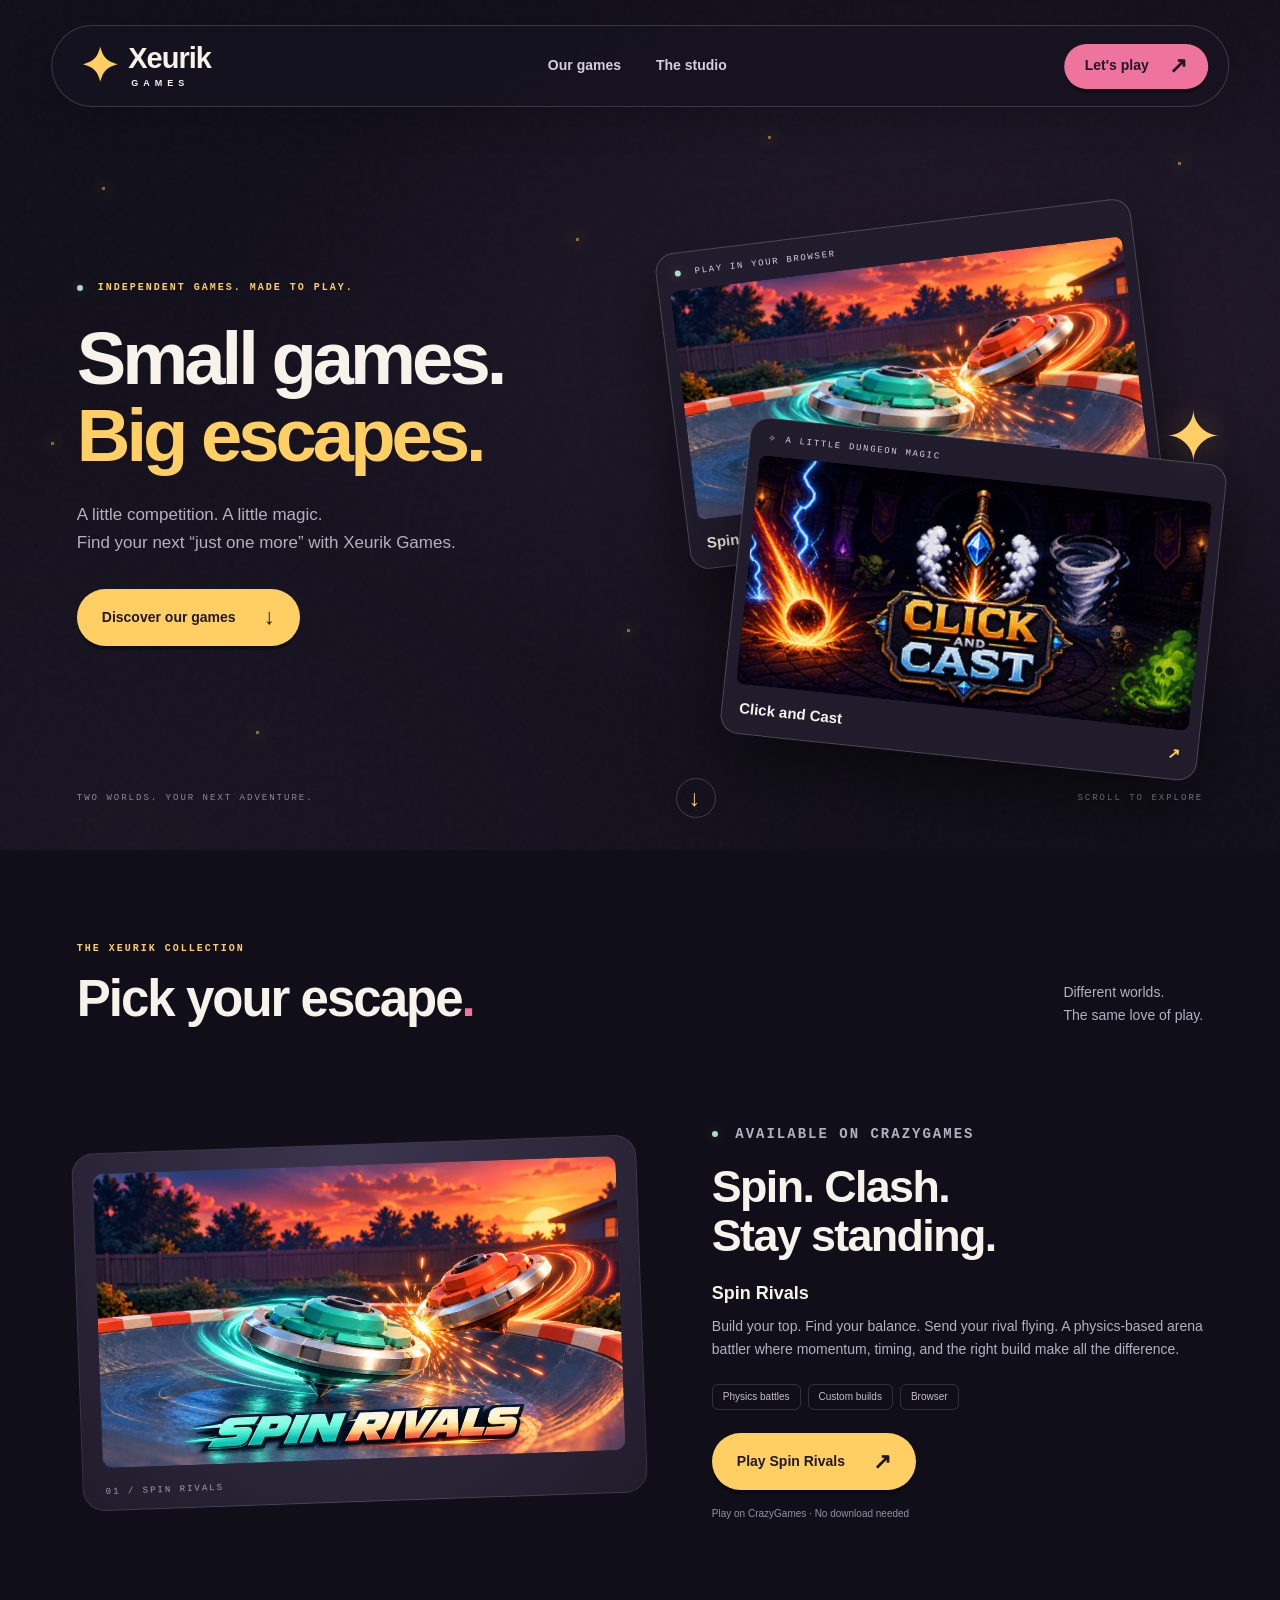
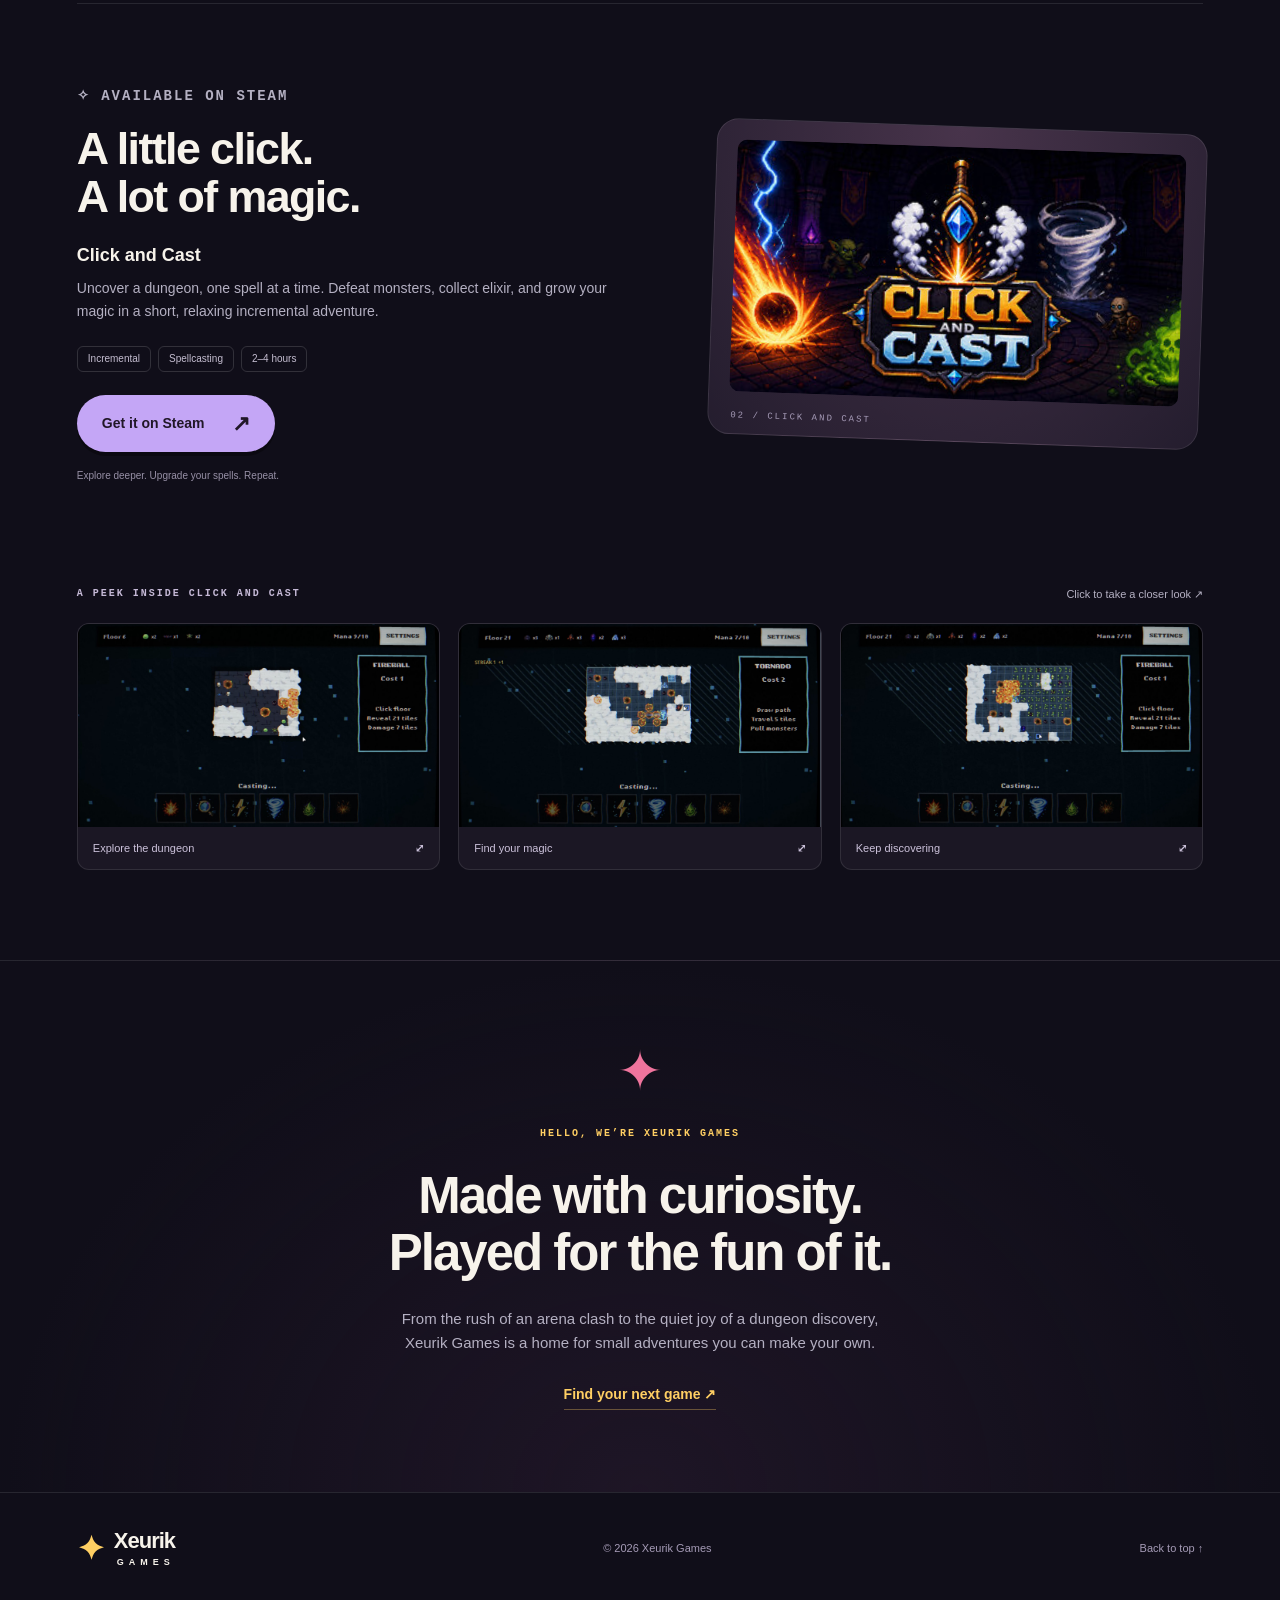
==== index.html @ 3b9ece81 "Add files via upload" ====
<!doctype html>
<html lang="en">
<head>
  <meta charset="utf-8">
  <meta name="viewport" content="width=device-width, initial-scale=1">
  <title>Xeurik Games — Small games. Big escapes.</title>
  <meta name="description" content="Discover Xeurik Games. Battle spinning tops in Spin Rivals and explore magical dungeons in Click and Cast.">
  <meta name="theme-color" content="#100e19">
  <meta property="og:title" content="Xeurik Games — Small games. Big escapes.">
  <meta property="og:description" content="A little competition. A little magic. Discover Spin Rivals and Click and Cast.">
  <meta property="og:type" content="website">
  <link rel="icon" href="assets/favicon.svg" type="image/svg+xml">
  <link rel="stylesheet" href="styles.css">
  <script src="script.js" defer></script>
</head>
<body>
<a class="skip" href="#main">Skip to content</a>
<header class="header">
  <a class="brand" href="#" aria-label="Xeurik Games home"><span class="brand-icon" aria-hidden="true">✦</span><span>Xeurik<span class="brand-small">GAMES</span></span></a>
  <nav aria-label="Main navigation"><a href="#games">Our games</a><a href="#studio">The studio</a></nav>
  <a class="button small pink" href="#games">Let's play <span aria-hidden="true">↗</span></a>
</header>
<main id="main">
  <section class="hero" aria-labelledby="hero-title">
    <div class="stars" aria-hidden="true"><i></i><i></i><i></i><i></i><i></i><i></i><i></i><i></i></div>
    <div class="hero-content">
      <p class="eyebrow"><span class="live-dot"></span> INDEPENDENT GAMES. MADE TO PLAY.</p>
      <h1 id="hero-title">Small games.<br><span>Big escapes.</span></h1>
      <p class="hero-copy">A little competition. A little magic.<br>Find your next “just one more” with Xeurik Games.</p>
      <a class="button yellow" href="#games">Discover our games <span aria-hidden="true">↓</span></a>
    </div>
    <div class="hero-games" aria-label="Meet the games">
      <a class="art-card spin-card" href="#spin-rivals"><span class="card-label"><span class="live-dot"></span> PLAY IN YOUR BROWSER</span><img src="assets/spin-rivals.png" width="1200" height="630" alt="Spin Rivals — spinning tops clash in an arena" fetchpriority="high"><span class="art-caption">Spin Rivals <span aria-hidden="true">↗</span></span></a>
      <a class="art-card cast-card" href="#click-and-cast"><span class="card-label">✧ A LITTLE DUNGEON MAGIC</span><img src="assets/click-and-cast.jpg" width="460" height="215" alt="Click and Cast game artwork" fetchpriority="high"><span class="art-caption">Click and Cast <span aria-hidden="true">↗</span></span></a>
      <span class="orbit-star" aria-hidden="true">✦</span>
    </div>
    <div class="hero-bottom"><span>TWO WORLDS. YOUR NEXT ADVENTURE.</span><a href="#games" aria-label="Scroll to our games">↓</a><span>SCROLL TO EXPLORE</span></div>
  </section>
  <section class="games wrap" id="games" aria-labelledby="games-title">
    <div class="section-heading"><div><p class="eyebrow">THE XEURik COLLECTION</p><h2 id="games-title">Pick your escape<span class="accent">.</span></h2></div><p>Different worlds.<br>The same love of play.</p></div>
    <article class="game" id="spin-rivals">
      <div class="game-art"><img src="assets/spin-rivals.png" width="1200" height="630" alt="Red and blue battle tops from Spin Rivals" loading="lazy"><span class="image-note">01 / SPIN RIVALS</span></div>
      <div class="game-copy"><p class="eyebrow mint"><span class="live-dot"></span> AVAILABLE ON CRAZYGAMES</p><h3>Spin. Clash.<br>Stay standing.</h3><p class="game-title">Spin Rivals</p><p>Build your top. Find your balance. Send your rival flying. A physics-based arena battler where momentum, timing, and the right build make all the difference.</p><ul class="tags" aria-label="Game features"><li>Physics battles</li><li>Custom builds</li><li>Browser</li></ul><a class="button yellow" href="https://www.crazygames.com/game/spin-rivals-nrp" target="_blank" rel="noopener noreferrer">Play Spin Rivals <span aria-hidden="true">↗</span></a><p class="fine">Play on CrazyGames · No download needed</p></div>
    </article>
    <article class="game reverse" id="click-and-cast">
      <div class="game-art cast-art"><img src="assets/click-and-cast.jpg" width="460" height="215" alt="Click and Cast illustrated title artwork" loading="lazy"><span class="image-note">02 / CLICK AND CAST</span></div>
      <div class="game-copy"><p class="eyebrow lavender">✧ AVAILABLE ON STEAM</p><h3>A little click.<br>A lot of magic.</h3><p class="game-title">Click and Cast</p><p>Uncover a dungeon, one spell at a time. Defeat monsters, collect elixir, and grow your magic in a short, relaxing incremental adventure.</p><ul class="tags" aria-label="Game features"><li>Incremental</li><li>Spellcasting</li><li>2–4 hours</li></ul><a class="button lilac" href="https://store.steampowered.com/app/4827230/Click_and_Cast/" target="_blank" rel="noopener noreferrer">Get it on Steam <span aria-hidden="true">↗</span></a><p class="fine">Explore deeper. Upgrade your spells. Repeat.</p></div>
    </article>
    <div class="gallery-heading"><p class="eyebrow">A PEEK INSIDE CLICK AND CAST</p><span>Click to take a closer look ↗</span></div>
    <div class="gallery">
      <a href="assets/click-and-cast-1.jpg" data-lightbox><img src="assets/click-and-cast-1.jpg" width="1920" height="1080" alt="Click and Cast dungeon gameplay" loading="lazy"><span>Explore the dungeon <b aria-hidden="true">⤢</b></span></a>
      <a href="assets/click-and-cast-2.jpg" data-lightbox><img src="assets/click-and-cast-2.jpg" width="1920" height="1080" alt="Click and Cast spells and progression" loading="lazy"><span>Find your magic <b aria-hidden="true">⤢</b></span></a>
      <a href="assets/click-and-cast-3.jpg" data-lightbox><img src="assets/click-and-cast-3.jpg" width="1920" height="1080" alt="Click and Cast dungeon enemies and upgrades" loading="lazy"><span>Keep discovering <b aria-hidden="true">⤢</b></span></a>
    </div>
  </section>
  <section class="studio" id="studio"><div class="wrap studio-inner"><div class="studio-mark" aria-hidden="true">✦</div><p class="eyebrow">HELLO, WE’RE XEURik GAMES</p><h2>Made with curiosity.<br>Played for the fun of it.</h2><p>From the rush of an arena clash to the quiet joy of a dungeon discovery, Xeurik Games is a home for small adventures you can make your own.</p><a class="text-link" href="#games">Find your next game <span aria-hidden="true">↗</span></a></div></section>
</main>
<footer class="wrap"><a class="brand" href="#"><span class="brand-icon" aria-hidden="true">✦</span><span>Xeurik<span class="brand-small">GAMES</span></span></a><p>© <span id="year">2026</span> Xeurik Games</p><a href="#">Back to top ↑</a></footer>
<dialog id="lightbox" aria-label="Game screenshot viewer"><button class="close" type="button" aria-label="Close screenshot">✕</button><img alt=""><p></p></dialog>
</body>
</html>
---- styles.css ----
:root{color-scheme:dark;--bg:#100e19;--text:#f7f3eb;--muted:#b4b0c2;--yellow:#ffcf63;--pink:#ef749d;--line:#ffffff19}*{box-sizing:border-box}html{scroll-behavior:smooth;scroll-padding-top:110px}body{margin:0;background:var(--bg);color:var(--text);font-family:Arial,Helvetica,sans-serif;line-height:1.65}a{color:inherit;text-decoration:none}button{font:inherit}img{display:block;max-width:100%;height:auto}a,button{-webkit-tap-highlight-color:transparent}a:focus-visible,button:focus-visible{outline:3px solid var(--yellow);outline-offset:6px}.wrap{width:min(1160px,88%);margin:auto}.header{position:absolute;z-index:5;top:25px;left:50%;transform:translateX(-50%);width:min(1200px,92%);height:82px;border:1px solid #ffffff28;border-radius:48px;background:#171320e8;box-shadow:0 8px 40px #0003;display:flex;align-items:center;justify-content:space-between;padding:12px 20px 12px 28px;gap:20px}.brand{display:flex;align-items:center;gap:10px;font-size:29px;font-weight:900;line-height:1;letter-spacing:-1px}.brand-icon{color:var(--yellow);font-size:46px}.brand-small{display:block;font-size:9px;letter-spacing:5px;margin:6px 0 0 3px}.header nav{display:flex;gap:35px;font-size:14px;font-weight:bold;color:#d4cfdf}.header nav a:hover,.text-link:hover{color:var(--yellow)}.button{display:inline-flex;align-items:center;justify-content:center;gap:28px;min-height:57px;padding:14px 25px;border-radius:99px;color:#211727;font-size:14px;font-weight:800;box-shadow:0 4px 0 #0005;transition:transform .2s,filter .2s}.button:hover{transform:translateY(-3px);filter:brightness(1.08)}.button span{font-size:22px;line-height:1}.button.small{min-height:45px;padding:10px 21px;gap:20px}.yellow{background:var(--yellow)}.pink{background:var(--pink)}.lilac{background:#c4a6f6}.hero{position:relative;overflow:hidden;min-height:850px;padding:200px max(6%,calc((100vw - 1160px)/2)) 125px;display:grid;grid-template-columns:1.05fr 1fr;gap:35px;align-items:center;background:radial-gradient(ellipse at 75% 40%,#38244088,transparent 55%),radial-gradient(ellipse at 10% 100%,#30223844,transparent 50%)}.hero:after{content:"";position:absolute;inset:0;pointer-events:none;background-image:url("data:image/svg+xml,%3Csvg viewBox='0 0 180 180' xmlns='http://www.w3.org/2000/svg'%3E%3Cfilter id='n'%3E%3CfeTurbulence type='fractalNoise' baseFrequency='.8' numOctaves='3' stitchTiles='stitch'/%3E%3C/filter%3E%3Cpath fill='%23fff' opacity='.025' filter='url(%23n)' d='M0 0h180v180H0z'/%3E%3C/svg%3E")}.hero-content,.hero-games{position:relative;z-index:1}.eyebrow{font:700 10px/1.8 ui-monospace,SFMono-Regular,Consolas,monospace;letter-spacing:2px;text-transform:uppercase;color:var(--yellow);margin:0 0 23px}.live-dot{display:inline-block;width:6px;height:6px;vertical-align:middle;border-radius:50%;background:#a8dfbd;margin-right:7px;box-shadow:0 0 12px #a8dfbd55}h1{font-size:clamp(55px,5.8vw,84px);line-height:1.04;letter-spacing:-4px;margin:0 0 26px;font-weight:900}h1 span{color:var(--yellow)}.hero-copy{font-size:17px;color:var(--muted);margin-bottom:32px}.hero-games{height:475px}.art-card{position:absolute;width:90%;padding:11px;border:1px solid #ffffff32;border-radius:19px;background:#211c2c;box-shadow:0 25px 70px #0008;transition:transform .3s}.art-card img{aspect-ratio:1.98;object-fit:cover;border-radius:8px}.spin-card{top:0;left:0;transform:rotate(-7deg)}.cast-card{top:215px;right:-10px;transform:rotate(6deg)}.art-card:hover{transform:rotate(0) translateY(-7px);z-index:2}.card-label{display:block;padding:2px 7px 10px;font:9px/1.6 ui-monospace,monospace;letter-spacing:1.7px;color:#d6cde5}.art-caption{display:flex;justify-content:space-between;padding:12px 6px 1px;font-weight:700;font-size:15px}.art-caption>span{color:var(--yellow)}.orbit-star{position:absolute;right:-20px;top:155px;font-size:70px;color:var(--yellow);z-index:3;text-shadow:0 0 35px #ffcf6344;pointer-events:none}.hero-bottom{position:absolute;bottom:32px;left:6%;right:6%;display:flex;align-items:center;justify-content:space-between;font:9px ui-monospace,monospace;letter-spacing:2px;color:#8d869c}.hero-bottom>a{font:23px Arial;border:1px solid #ffffff30;border-radius:50%;width:40px;height:40px;text-align:center;line-height:38px;color:var(--yellow)}.stars i{position:absolute;width:3px;height:3px;background:#ffcf6377;box-shadow:0 0 15px #ffd366;animation:glimmer 4s infinite alternate}.stars i:nth-child(1){left:8%;top:22%}.stars i:nth-child(2){left:45%;top:28%;animation-delay:1s}.stars i:nth-child(3){left:49%;top:74%}.stars i:nth-child(4){left:20%;top:86%;animation-delay:2s}.stars i:nth-child(5){left:92%;top:19%}.stars i:nth-child(6){left:80%;top:83%}.stars i:nth-child(7){left:4%;top:52%}.stars i:nth-child(8){left:60%;top:16%}.games{padding:90px 0}.section-heading{display:flex;justify-content:space-between;align-items:end;margin-bottom:60px}.section-heading .eyebrow{margin-bottom:12px}h2{font-size:clamp(34px,4vw,51px);letter-spacing:-2px;line-height:1.12;margin:0}.accent{color:var(--pink)}.section-heading>p{color:var(--muted);font-size:14px;margin:0}.game{display:grid;grid-template-columns:1.15fr 1fr;gap:70px;align-items:center;padding:35px 0 80px;scroll-margin-top:30px}.game+.game{border-top:1px solid var(--line);padding-top:80px}.game-art{position:relative;padding:20px 20px 42px;border-radius:22px;background:radial-gradient(ellipse at top,#3c354e,#211c2b);border:1px solid var(--line);transform:rotate(-2deg)}.game-art img{border-radius:10px;width:100%;aspect-ratio:1.78;object-fit:cover}.image-note{position:absolute;bottom:13px;left:22px;font:9px ui-monospace,monospace;letter-spacing:2px;color:#a69bb7}.game-copy .eyebrow{margin-bottom:15px}.mint{color:#a8dfbd}.lavender{color:#c4a6f6}h3{font-size:clamp(34px,3.5vw,46px);line-height:1.08;letter-spacing:-1.6px;margin:0 0 20px}.game-title{font-weight:bold;color:var(--text)!important;margin:0 0 6px!important;font-size:18px!important}.game-copy>p{color:var(--muted);font-size:14px;margin:0 0 20px}.tags{list-style:none;padding:0;display:flex;gap:7px;flex-wrap:wrap;margin:23px 0}.tags li{border:1px solid #ffffff24;border-radius:6px;padding:4px 10px;font-size:10px;color:#c5bed1}.game-copy .fine{font-size:10px;margin:16px 0 0;color:#9790a6}.reverse .game-art{grid-column:2;grid-row:1;transform:rotate(2deg)}.reverse .game-copy{grid-column:1;grid-row:1}.cast-art{background:radial-gradient(ellipse at top,#48344b,#241d2e)}.gallery-heading{display:flex;justify-content:space-between;gap:15px;align-items:center;margin:20px 0}.gallery-heading .eyebrow{margin:0;color:#c6bad7}.gallery-heading>span{font-size:11px;color:var(--muted)}.gallery{display:grid;grid-template-columns:repeat(3,1fr);gap:18px}.gallery>a{border:1px solid var(--line);border-radius:12px;overflow:hidden;background:#1b1724;transition:transform .2s}.gallery>a:hover{transform:translateY(-5px)}.gallery img{aspect-ratio:16/9;object-fit:cover}.gallery span{display:flex;justify-content:space-between;font-size:11px;padding:12px 15px;color:#ccc2db}.studio{border-top:1px solid var(--line);border-bottom:1px solid var(--line);text-align:center;padding:72px 0 85px;background:radial-gradient(ellipse at bottom,#33203966,transparent 70%)}.studio-mark{font-size:55px;color:var(--pink);line-height:1.4}.studio .eyebrow{margin:15px 0 24px}.studio-inner>p:not(.eyebrow){max-width:520px;color:var(--muted);font-size:15px;margin:25px auto}.text-link{font-size:14px;font-weight:bold;border-bottom:1px solid #ffcf6355;padding-bottom:7px;color:var(--yellow)}footer{display:flex;align-items:center;justify-content:space-between;gap:20px;padding:35px 0}footer .brand{font-size:22px}footer .brand-icon{font-size:33px}footer p,footer>a:last-child{font-size:11px;color:#a59bb6}.skip{position:fixed;top:-70px;left:20px;z-index:30;background:var(--yellow);color:#111;padding:12px}.skip:focus{top:10px}dialog{border:1px solid #ffffff40;border-radius:15px;background:#191421;padding:40px 15px 10px;max-width:1000px;width:92%;color:var(--text)}dialog::backdrop{background:#08060eeb;backdrop-filter:blur(6px)}dialog img{max-height:75vh;width:100%;object-fit:contain}dialog p{text-align:center;font-size:13px}.close{position:absolute;top:2px;right:7px;background:none;border:0;color:white;font-size:23px;cursor:pointer;padding:0 9px}body.modal-open{overflow:hidden}@keyframes glimmer{to{opacity:.2;transform:translateY(-9px)}}@media(min-width:1450px){.hero{min-height:900px}}@media(max-width:900px){.hero{gap:22px;padding-top:185px;min-height:780px}.hero-games{height:380px}.cast-card{top:180px}h1{font-size:60px;letter-spacing:-3px}.hero-copy{font-size:15px}.game{gap:35px}.header nav{gap:22px}.orbit-star{right:-10px;top:140px;font-size:50px}}@media(max-width:650px){html{scroll-padding-top:25px}.header{top:16px;height:69px;padding:10px 14px 10px 19px}.brand{font-size:25px}.brand-icon{font-size:37px}.brand-small{font-size:8px}.header nav{gap:14px;font-size:11px}.header>.button{display:none}.hero{display:block;padding:143px 7% 100px;text-align:center}.hero .eyebrow{font-size:8px;letter-spacing:1.3px}h1{font-size:clamp(48px,12vw,72px)}.hero-copy{font-size:15px}.hero-games{width:min(410px,92%);height:410px;margin:60px auto 0;text-align:left}.art-card{width:89%}.cast-card{top:190px;right:-5px}.hero-bottom{bottom:24px}.hero-bottom>span{font-size:7px;letter-spacing:1px;max-width:120px}.hero-bottom>span:first-child{text-align:left}.hero-bottom>span:last-child{text-align:right}.games{padding:60px 0}.section-heading{margin-bottom:30px}.section-heading>p{display:none}.game,.game.reverse{display:flex;flex-direction:column;gap:32px;padding:20px 0 50px}.game+.game{padding-top:50px}.game-art{width:100%}.game-copy{width:100%}.game-copy .eyebrow{font-size:9px}h3{font-size:39px}.gallery{grid-template-columns:1fr;gap:20px}.gallery-heading{display:block;margin-top:15px}.gallery-heading>span{display:block;margin-top:8px}.studio{padding:55px 0 65px}.studio h2{font-size:35px}.studio-inner>p:not(.eyebrow){font-size:14px}footer{flex-wrap:wrap}footer .brand{flex-basis:100%}footer p{margin:0}}@media(prefers-reduced-motion:reduce){html{scroll-behavior:auto}*,*:before,*:after{animation:none!important;transition:none!important}}
.stars{position:absolute;inset:0;pointer-events:none}
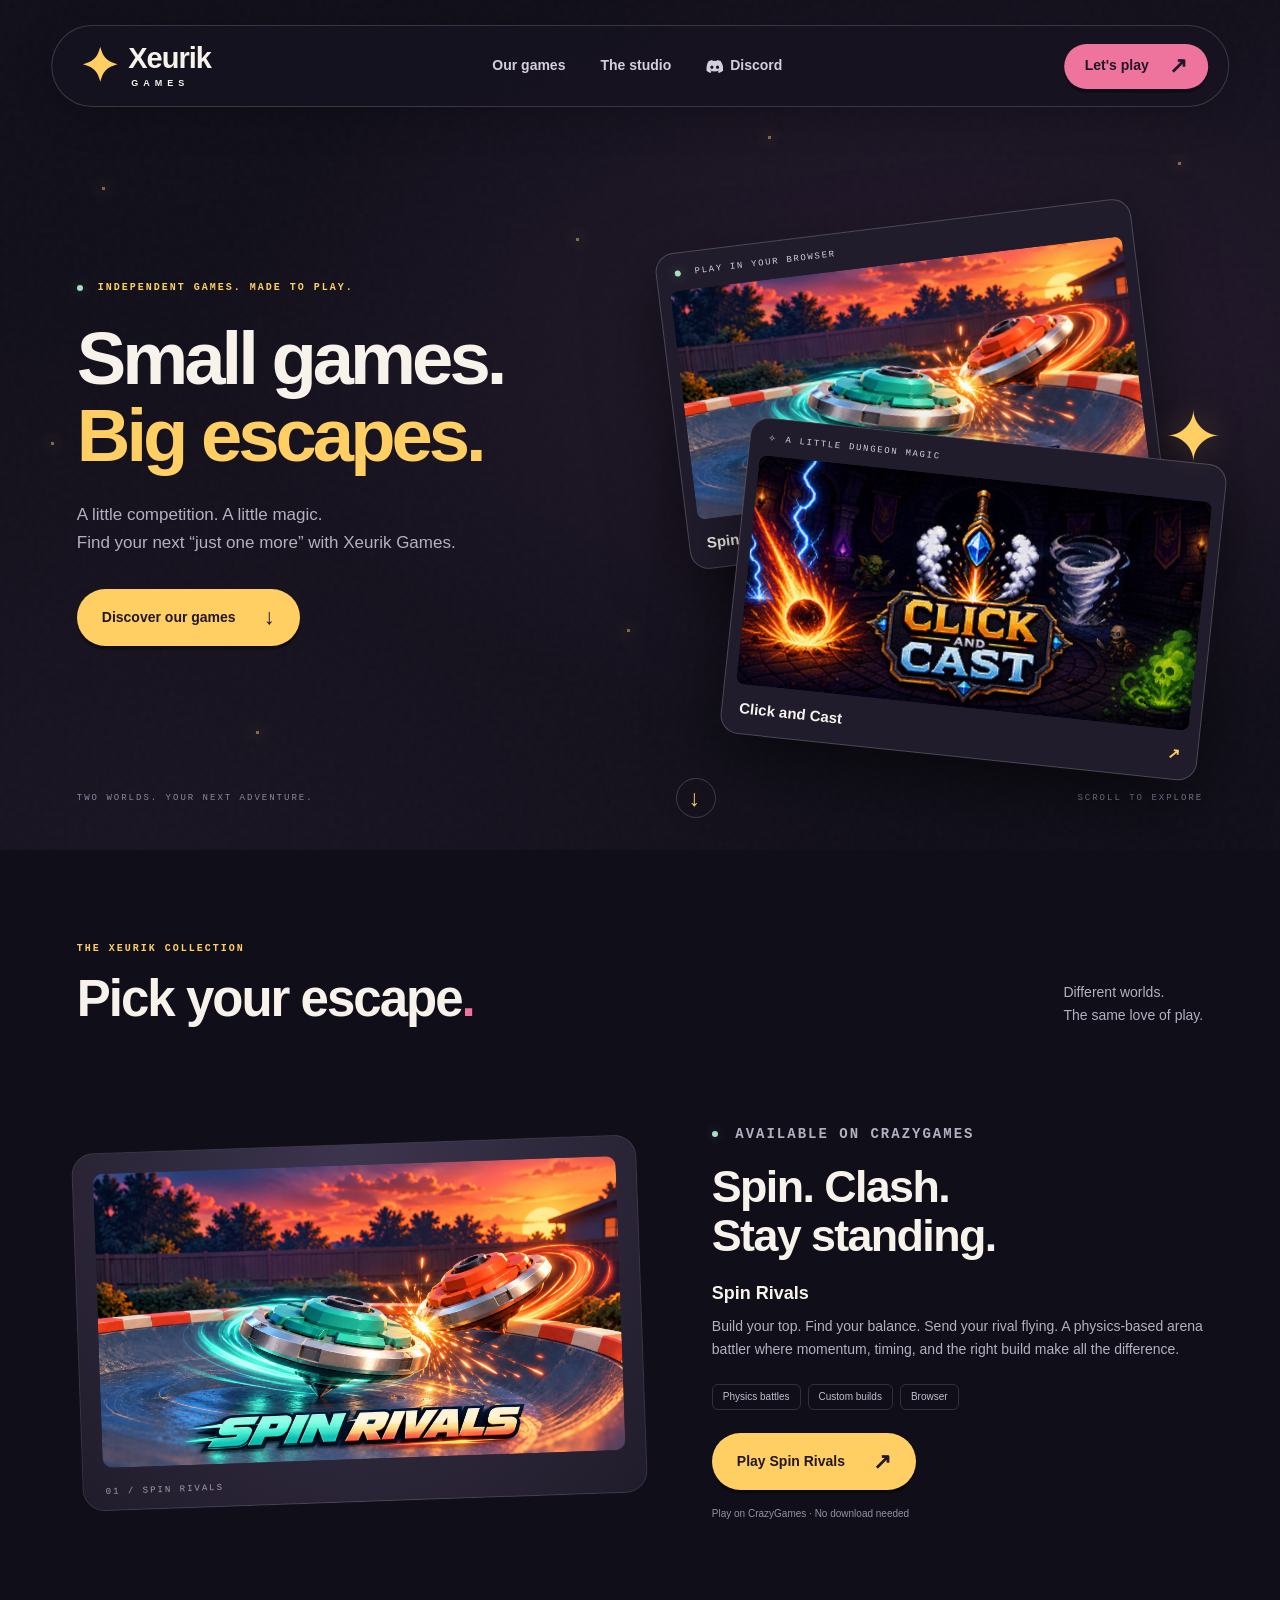
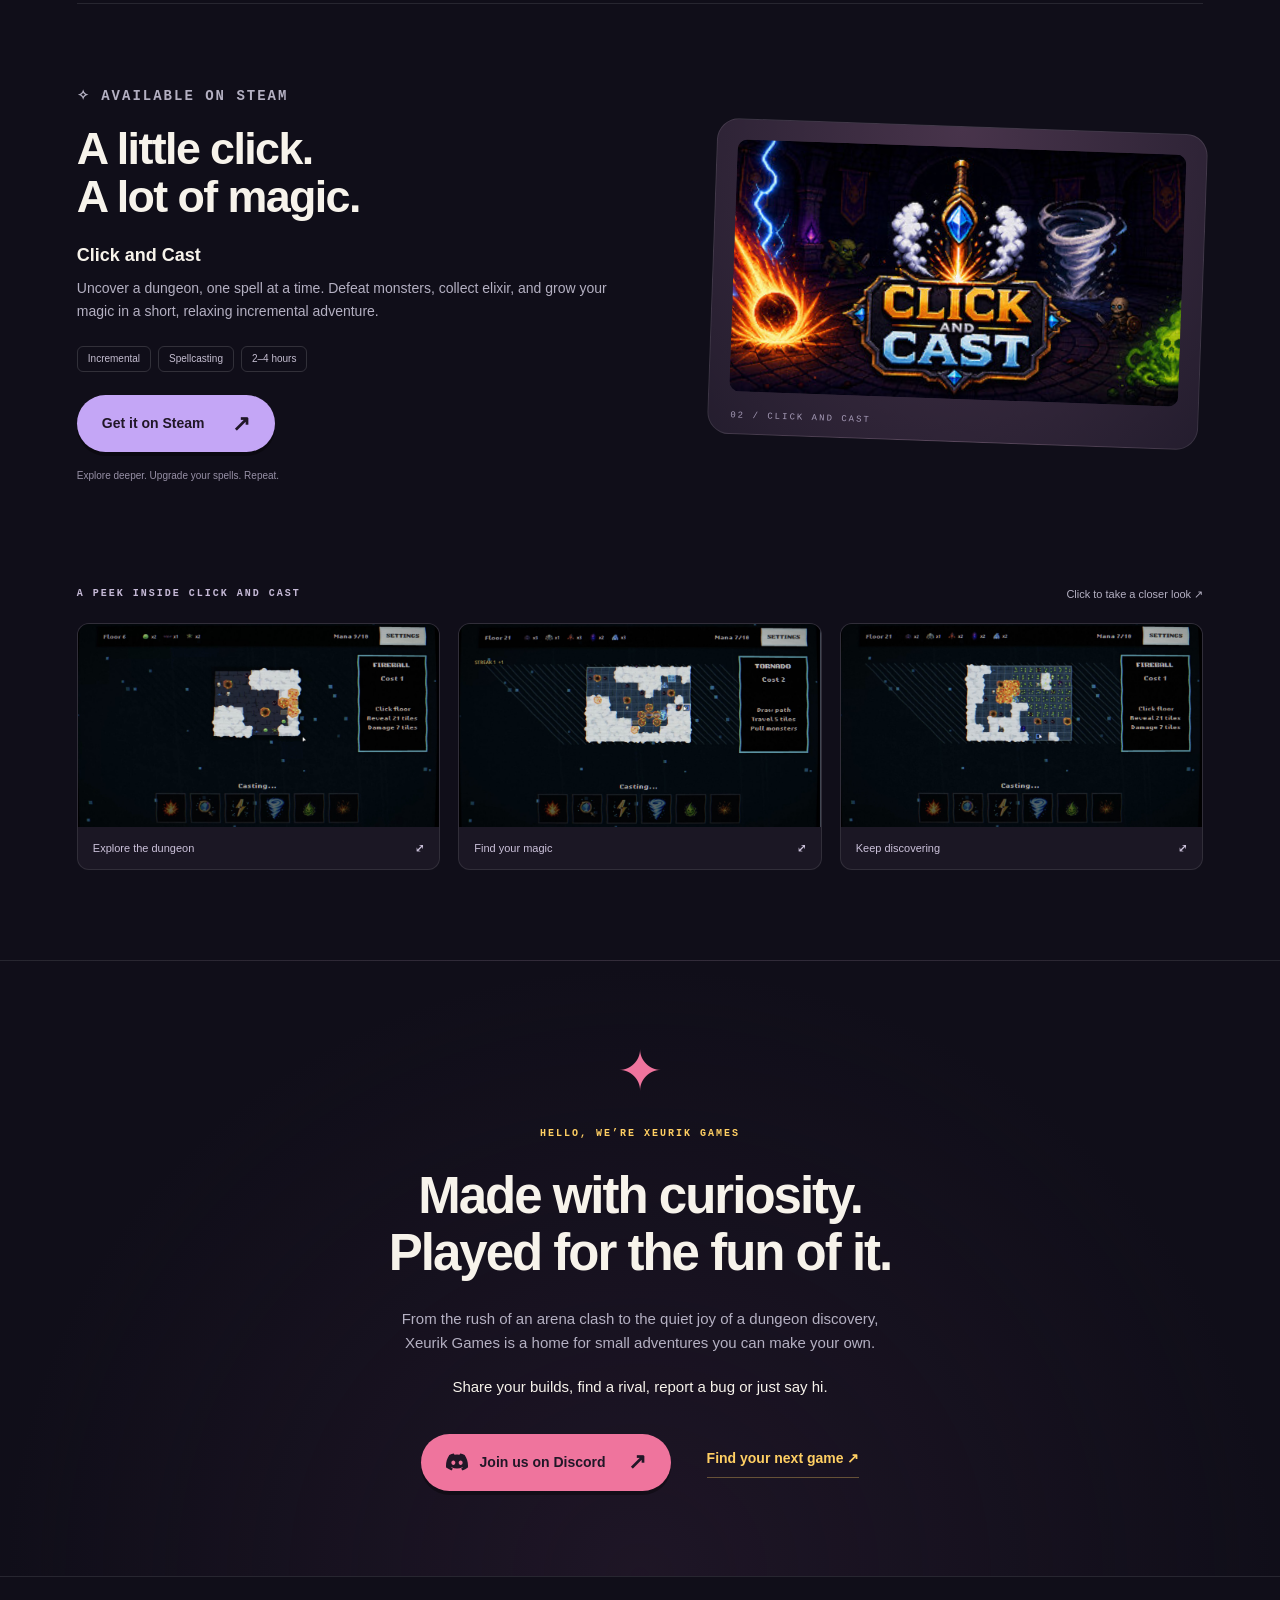
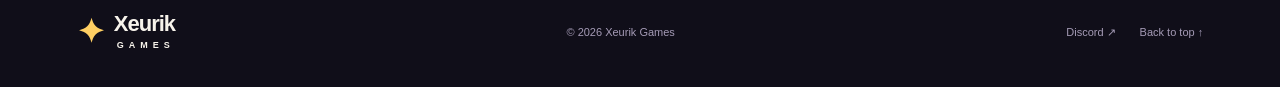
==== commit f2801442: "Add Discord invite to header, studio section and footer Co-Authored-By: Claude Opus 5.5 <noreply@ant" ====
--- a/index.html
+++ b/index.html
@@ -15,9 +15,10 @@
 </head>
 <body>
 <a class="skip" href="#main">Skip to content</a>
+<svg width="0" height="0" style="position:absolute" aria-hidden="true"><symbol id="discord-glyph" viewBox="0 0 24 24"><path fill="currentColor" d="M20.317 4.37a19.79 19.79 0 0 0-4.885-1.515.074.074 0 0 0-.079.037c-.211.375-.445.865-.608 1.25a18.27 18.27 0 0 0-5.487 0 12.64 12.64 0 0 0-.618-1.25.077.077 0 0 0-.079-.037A19.74 19.74 0 0 0 3.677 4.37a.07.07 0 0 0-.032.027C.533 9.046-.32 13.58.099 18.057a.082.082 0 0 0 .031.057 19.9 19.9 0 0 0 5.993 3.03.078.078 0 0 0 .084-.028c.462-.63.874-1.295 1.226-1.994a.076.076 0 0 0-.041-.106 13.1 13.1 0 0 1-1.872-.892.077.077 0 0 1-.008-.128c.126-.094.252-.192.372-.292a.074.074 0 0 1 .078-.01c3.927 1.793 8.18 1.793 12.061 0a.074.074 0 0 1 .079.01c.12.099.246.198.373.292a.077.077 0 0 1-.007.128 12.3 12.3 0 0 1-1.873.891.077.077 0 0 0-.041.107c.36.698.772 1.363 1.225 1.993a.076.076 0 0 0 .084.029 19.84 19.84 0 0 0 6.002-3.03.077.077 0 0 0 .032-.055c.5-5.177-.838-9.674-3.549-13.66a.061.061 0 0 0-.031-.029ZM8.02 15.331c-1.183 0-2.157-1.086-2.157-2.419 0-1.333.956-2.419 2.157-2.419 1.21 0 2.176 1.095 2.157 2.42 0 1.332-.956 2.418-2.157 2.418Zm7.975 0c-1.183 0-2.157-1.086-2.157-2.419 0-1.333.955-2.419 2.157-2.419 1.21 0 2.176 1.095 2.157 2.42 0 1.332-.946 2.418-2.157 2.418Z"/></symbol></svg>
 <header class="header">
   <a class="brand" href="#" aria-label="Xeurik Games home"><span class="brand-icon" aria-hidden="true">✦</span><span>Xeurik<span class="brand-small">GAMES</span></span></a>
-  <nav aria-label="Main navigation"><a href="#games">Our games</a><a href="#studio">The studio</a></nav>
+  <nav aria-label="Main navigation"><a href="#games">Our games</a><a href="#studio">The studio</a><a class="nav-discord" href="https://discord.gg/SkzYmR8vNn" target="_blank" rel="noopener noreferrer" aria-label="Discord"><svg class="discord-icon" aria-hidden="true" focusable="false"><use href="#discord-glyph"/></svg><span>Discord</span></a></nav>
   <a class="button small pink" href="#games">Let's play <span aria-hidden="true">↗</span></a>
 </header>
 <main id="main">
@@ -53,9 +54,9 @@
       <a href="assets/click-and-cast-3.jpg" data-lightbox><img src="assets/click-and-cast-3.jpg" width="1920" height="1080" alt="Click and Cast dungeon enemies and upgrades" loading="lazy"><span>Keep discovering <b aria-hidden="true">⤢</b></span></a>
     </div>
   </section>
-  <section class="studio" id="studio"><div class="wrap studio-inner"><div class="studio-mark" aria-hidden="true">✦</div><p class="eyebrow">HELLO, WE’RE XEURik GAMES</p><h2>Made with curiosity.<br>Played for the fun of it.</h2><p>From the rush of an arena clash to the quiet joy of a dungeon discovery, Xeurik Games is a home for small adventures you can make your own.</p><a class="text-link" href="#games">Find your next game <span aria-hidden="true">↗</span></a></div></section>
+  <section class="studio" id="studio"><div class="wrap studio-inner"><div class="studio-mark" aria-hidden="true">✦</div><p class="eyebrow">HELLO, WE’RE XEURik GAMES</p><h2>Made with curiosity.<br>Played for the fun of it.</h2><p>From the rush of an arena clash to the quiet joy of a dungeon discovery, Xeurik Games is a home for small adventures you can make your own.</p><p class="community">Share your builds, find a rival, report a bug or just say hi.</p><div class="studio-actions"><a class="button pink discord" href="https://discord.gg/SkzYmR8vNn" target="_blank" rel="noopener noreferrer"><svg class="discord-icon" aria-hidden="true" focusable="false"><use href="#discord-glyph"/></svg>Join us on Discord <span aria-hidden="true">↗</span></a><a class="text-link" href="#games">Find your next game <span aria-hidden="true">↗</span></a></div></div></section>
 </main>
-<footer class="wrap"><a class="brand" href="#"><span class="brand-icon" aria-hidden="true">✦</span><span>Xeurik<span class="brand-small">GAMES</span></span></a><p>© <span id="year">2026</span> Xeurik Games</p><a href="#">Back to top ↑</a></footer>
+<footer class="wrap"><a class="brand" href="#"><span class="brand-icon" aria-hidden="true">✦</span><span>Xeurik<span class="brand-small">GAMES</span></span></a><p>© <span id="year">2026</span> Xeurik Games</p><nav class="footer-links" aria-label="Footer"><a href="https://discord.gg/SkzYmR8vNn" target="_blank" rel="noopener noreferrer">Discord ↗</a><a href="#">Back to top ↑</a></nav></footer>
 <dialog id="lightbox" aria-label="Game screenshot viewer"><button class="close" type="button" aria-label="Close screenshot">✕</button><img alt=""><p></p></dialog>
 </body>
 </html>
--- a/styles.css
+++ b/styles.css
@@ -1,2 +1,4 @@
-:root{color-scheme:dark;--bg:#100e19;--text:#f7f3eb;--muted:#b4b0c2;--yellow:#ffcf63;--pink:#ef749d;--line:#ffffff19}*{box-sizing:border-box}html{scroll-behavior:smooth;scroll-padding-top:110px}body{margin:0;background:var(--bg);color:var(--text);font-family:Arial,Helvetica,sans-serif;line-height:1.65}a{color:inherit;text-decoration:none}button{font:inherit}img{display:block;max-width:100%;height:auto}a,button{-webkit-tap-highlight-color:transparent}a:focus-visible,button:focus-visible{outline:3px solid var(--yellow);outline-offset:6px}.wrap{width:min(1160px,88%);margin:auto}.header{position:absolute;z-index:5;top:25px;left:50%;transform:translateX(-50%);width:min(1200px,92%);height:82px;border:1px solid #ffffff28;border-radius:48px;background:#171320e8;box-shadow:0 8px 40px #0003;display:flex;align-items:center;justify-content:space-between;padding:12px 20px 12px 28px;gap:20px}.brand{display:flex;align-items:center;gap:10px;font-size:29px;font-weight:900;line-height:1;letter-spacing:-1px}.brand-icon{color:var(--yellow);font-size:46px}.brand-small{display:block;font-size:9px;letter-spacing:5px;margin:6px 0 0 3px}.header nav{display:flex;gap:35px;font-size:14px;font-weight:bold;color:#d4cfdf}.header nav a:hover,.text-link:hover{color:var(--yellow)}.button{display:inline-flex;align-items:center;justify-content:center;gap:28px;min-height:57px;padding:14px 25px;border-radius:99px;color:#211727;font-size:14px;font-weight:800;box-shadow:0 4px 0 #0005;transition:transform .2s,filter .2s}.button:hover{transform:translateY(-3px);filter:brightness(1.08)}.button span{font-size:22px;line-height:1}.button.small{min-height:45px;padding:10px 21px;gap:20px}.yellow{background:var(--yellow)}.pink{background:var(--pink)}.lilac{background:#c4a6f6}.hero{position:relative;overflow:hidden;min-height:850px;padding:200px max(6%,calc((100vw - 1160px)/2)) 125px;display:grid;grid-template-columns:1.05fr 1fr;gap:35px;align-items:center;background:radial-gradient(ellipse at 75% 40%,#38244088,transparent 55%),radial-gradient(ellipse at 10% 100%,#30223844,transparent 50%)}.hero:after{content:"";position:absolute;inset:0;pointer-events:none;background-image:url("data:image/svg+xml,%3Csvg viewBox='0 0 180 180' xmlns='http://www.w3.org/2000/svg'%3E%3Cfilter id='n'%3E%3CfeTurbulence type='fractalNoise' baseFrequency='.8' numOctaves='3' stitchTiles='stitch'/%3E%3C/filter%3E%3Cpath fill='%23fff' opacity='.025' filter='url(%23n)' d='M0 0h180v180H0z'/%3E%3C/svg%3E")}.hero-content,.hero-games{position:relative;z-index:1}.eyebrow{font:700 10px/1.8 ui-monospace,SFMono-Regular,Consolas,monospace;letter-spacing:2px;text-transform:uppercase;color:var(--yellow);margin:0 0 23px}.live-dot{display:inline-block;width:6px;height:6px;vertical-align:middle;border-radius:50%;background:#a8dfbd;margin-right:7px;box-shadow:0 0 12px #a8dfbd55}h1{font-size:clamp(55px,5.8vw,84px);line-height:1.04;letter-spacing:-4px;margin:0 0 26px;font-weight:900}h1 span{color:var(--yellow)}.hero-copy{font-size:17px;color:var(--muted);margin-bottom:32px}.hero-games{height:475px}.art-card{position:absolute;width:90%;padding:11px;border:1px solid #ffffff32;border-radius:19px;background:#211c2c;box-shadow:0 25px 70px #0008;transition:transform .3s}.art-card img{aspect-ratio:1.98;object-fit:cover;border-radius:8px}.spin-card{top:0;left:0;transform:rotate(-7deg)}.cast-card{top:215px;right:-10px;transform:rotate(6deg)}.art-card:hover{transform:rotate(0) translateY(-7px);z-index:2}.card-label{display:block;padding:2px 7px 10px;font:9px/1.6 ui-monospace,monospace;letter-spacing:1.7px;color:#d6cde5}.art-caption{display:flex;justify-content:space-between;padding:12px 6px 1px;font-weight:700;font-size:15px}.art-caption>span{color:var(--yellow)}.orbit-star{position:absolute;right:-20px;top:155px;font-size:70px;color:var(--yellow);z-index:3;text-shadow:0 0 35px #ffcf6344;pointer-events:none}.hero-bottom{position:absolute;bottom:32px;left:6%;right:6%;display:flex;align-items:center;justify-content:space-between;font:9px ui-monospace,monospace;letter-spacing:2px;color:#8d869c}.hero-bottom>a{font:23px Arial;border:1px solid #ffffff30;border-radius:50%;width:40px;height:40px;text-align:center;line-height:38px;color:var(--yellow)}.stars i{position:absolute;width:3px;height:3px;background:#ffcf6377;box-shadow:0 0 15px #ffd366;animation:glimmer 4s infinite alternate}.stars i:nth-child(1){left:8%;top:22%}.stars i:nth-child(2){left:45%;top:28%;animation-delay:1s}.stars i:nth-child(3){left:49%;top:74%}.stars i:nth-child(4){left:20%;top:86%;animation-delay:2s}.stars i:nth-child(5){left:92%;top:19%}.stars i:nth-child(6){left:80%;top:83%}.stars i:nth-child(7){left:4%;top:52%}.stars i:nth-child(8){left:60%;top:16%}.games{padding:90px 0}.section-heading{display:flex;justify-content:space-between;align-items:end;margin-bottom:60px}.section-heading .eyebrow{margin-bottom:12px}h2{font-size:clamp(34px,4vw,51px);letter-spacing:-2px;line-height:1.12;margin:0}.accent{color:var(--pink)}.section-heading>p{color:var(--muted);font-size:14px;margin:0}.game{display:grid;grid-template-columns:1.15fr 1fr;gap:70px;align-items:center;padding:35px 0 80px;scroll-margin-top:30px}.game+.game{border-top:1px solid var(--line);padding-top:80px}.game-art{position:relative;padding:20px 20px 42px;border-radius:22px;background:radial-gradient(ellipse at top,#3c354e,#211c2b);border:1px solid var(--line);transform:rotate(-2deg)}.game-art img{border-radius:10px;width:100%;aspect-ratio:1.78;object-fit:cover}.image-note{position:absolute;bottom:13px;left:22px;font:9px ui-monospace,monospace;letter-spacing:2px;color:#a69bb7}.game-copy .eyebrow{margin-bottom:15px}.mint{color:#a8dfbd}.lavender{color:#c4a6f6}h3{font-size:clamp(34px,3.5vw,46px);line-height:1.08;letter-spacing:-1.6px;margin:0 0 20px}.game-title{font-weight:bold;color:var(--text)!important;margin:0 0 6px!important;font-size:18px!important}.game-copy>p{color:var(--muted);font-size:14px;margin:0 0 20px}.tags{list-style:none;padding:0;display:flex;gap:7px;flex-wrap:wrap;margin:23px 0}.tags li{border:1px solid #ffffff24;border-radius:6px;padding:4px 10px;font-size:10px;color:#c5bed1}.game-copy .fine{font-size:10px;margin:16px 0 0;color:#9790a6}.reverse .game-art{grid-column:2;grid-row:1;transform:rotate(2deg)}.reverse .game-copy{grid-column:1;grid-row:1}.cast-art{background:radial-gradient(ellipse at top,#48344b,#241d2e)}.gallery-heading{display:flex;justify-content:space-between;gap:15px;align-items:center;margin:20px 0}.gallery-heading .eyebrow{margin:0;color:#c6bad7}.gallery-heading>span{font-size:11px;color:var(--muted)}.gallery{display:grid;grid-template-columns:repeat(3,1fr);gap:18px}.gallery>a{border:1px solid var(--line);border-radius:12px;overflow:hidden;background:#1b1724;transition:transform .2s}.gallery>a:hover{transform:translateY(-5px)}.gallery img{aspect-ratio:16/9;object-fit:cover}.gallery span{display:flex;justify-content:space-between;font-size:11px;padding:12px 15px;color:#ccc2db}.studio{border-top:1px solid var(--line);border-bottom:1px solid var(--line);text-align:center;padding:72px 0 85px;background:radial-gradient(ellipse at bottom,#33203966,transparent 70%)}.studio-mark{font-size:55px;color:var(--pink);line-height:1.4}.studio .eyebrow{margin:15px 0 24px}.studio-inner>p:not(.eyebrow){max-width:520px;color:var(--muted);font-size:15px;margin:25px auto}.text-link{font-size:14px;font-weight:bold;border-bottom:1px solid #ffcf6355;padding-bottom:7px;color:var(--yellow)}footer{display:flex;align-items:center;justify-content:space-between;gap:20px;padding:35px 0}footer .brand{font-size:22px}footer .brand-icon{font-size:33px}footer p,footer>a:last-child{font-size:11px;color:#a59bb6}.skip{position:fixed;top:-70px;left:20px;z-index:30;background:var(--yellow);color:#111;padding:12px}.skip:focus{top:10px}dialog{border:1px solid #ffffff40;border-radius:15px;background:#191421;padding:40px 15px 10px;max-width:1000px;width:92%;color:var(--text)}dialog::backdrop{background:#08060eeb;backdrop-filter:blur(6px)}dialog img{max-height:75vh;width:100%;object-fit:contain}dialog p{text-align:center;font-size:13px}.close{position:absolute;top:2px;right:7px;background:none;border:0;color:white;font-size:23px;cursor:pointer;padding:0 9px}body.modal-open{overflow:hidden}@keyframes glimmer{to{opacity:.2;transform:translateY(-9px)}}@media(min-width:1450px){.hero{min-height:900px}}@media(max-width:900px){.hero{gap:22px;padding-top:185px;min-height:780px}.hero-games{height:380px}.cast-card{top:180px}h1{font-size:60px;letter-spacing:-3px}.hero-copy{font-size:15px}.game{gap:35px}.header nav{gap:22px}.orbit-star{right:-10px;top:140px;font-size:50px}}@media(max-width:650px){html{scroll-padding-top:25px}.header{top:16px;height:69px;padding:10px 14px 10px 19px}.brand{font-size:25px}.brand-icon{font-size:37px}.brand-small{font-size:8px}.header nav{gap:14px;font-size:11px}.header>.button{display:none}.hero{display:block;padding:143px 7% 100px;text-align:center}.hero .eyebrow{font-size:8px;letter-spacing:1.3px}h1{font-size:clamp(48px,12vw,72px)}.hero-copy{font-size:15px}.hero-games{width:min(410px,92%);height:410px;margin:60px auto 0;text-align:left}.art-card{width:89%}.cast-card{top:190px;right:-5px}.hero-bottom{bottom:24px}.hero-bottom>span{font-size:7px;letter-spacing:1px;max-width:120px}.hero-bottom>span:first-child{text-align:left}.hero-bottom>span:last-child{text-align:right}.games{padding:60px 0}.section-heading{margin-bottom:30px}.section-heading>p{display:none}.game,.game.reverse{display:flex;flex-direction:column;gap:32px;padding:20px 0 50px}.game+.game{padding-top:50px}.game-art{width:100%}.game-copy{width:100%}.game-copy .eyebrow{font-size:9px}h3{font-size:39px}.gallery{grid-template-columns:1fr;gap:20px}.gallery-heading{display:block;margin-top:15px}.gallery-heading>span{display:block;margin-top:8px}.studio{padding:55px 0 65px}.studio h2{font-size:35px}.studio-inner>p:not(.eyebrow){font-size:14px}footer{flex-wrap:wrap}footer .brand{flex-basis:100%}footer p{margin:0}}@media(prefers-reduced-motion:reduce){html{scroll-behavior:auto}*,*:before,*:after{animation:none!important;transition:none!important}}
+:root{color-scheme:dark;--bg:#100e19;--text:#f7f3eb;--muted:#b4b0c2;--yellow:#ffcf63;--pink:#ef749d;--line:#ffffff19}*{box-sizing:border-box}html{scroll-behavior:smooth;scroll-padding-top:110px}body{margin:0;background:var(--bg);color:var(--text);font-family:Arial,Helvetica,sans-serif;line-height:1.65}a{color:inherit;text-decoration:none}button{font:inherit}img{display:block;max-width:100%;height:auto}a,button{-webkit-tap-highlight-color:transparent}a:focus-visible,button:focus-visible{outline:3px solid var(--yellow);outline-offset:6px}.wrap{width:min(1160px,88%);margin:auto}.header{position:absolute;z-index:5;top:25px;left:50%;transform:translateX(-50%);width:min(1200px,92%);height:82px;border:1px solid #ffffff28;border-radius:48px;background:#171320e8;box-shadow:0 8px 40px #0003;display:flex;align-items:center;justify-content:space-between;padding:12px 20px 12px 28px;gap:20px}.brand{display:flex;align-items:center;gap:10px;font-size:29px;font-weight:900;line-height:1;letter-spacing:-1px}.brand-icon{color:var(--yellow);font-size:46px}.brand-small{display:block;font-size:9px;letter-spacing:5px;margin:6px 0 0 3px}.header nav{display:flex;gap:35px;font-size:14px;font-weight:bold;color:#d4cfdf}.header nav a:hover,.text-link:hover{color:var(--yellow)}.button{display:inline-flex;align-items:center;justify-content:center;gap:28px;min-height:57px;padding:14px 25px;border-radius:99px;color:#211727;font-size:14px;font-weight:800;box-shadow:0 4px 0 #0005;transition:transform .2s,filter .2s}.button:hover{transform:translateY(-3px);filter:brightness(1.08)}.button span{font-size:22px;line-height:1}.button.small{min-height:45px;padding:10px 21px;gap:20px}.yellow{background:var(--yellow)}.pink{background:var(--pink)}.lilac{background:#c4a6f6}.hero{position:relative;overflow:hidden;min-height:850px;padding:200px max(6%,calc((100vw - 1160px)/2)) 125px;display:grid;grid-template-columns:1.05fr 1fr;gap:35px;align-items:center;background:radial-gradient(ellipse at 75% 40%,#38244088,transparent 55%),radial-gradient(ellipse at 10% 100%,#30223844,transparent 50%)}.hero:after{content:"";position:absolute;inset:0;pointer-events:none;background-image:url("data:image/svg+xml,%3Csvg viewBox='0 0 180 180' xmlns='http://www.w3.org/2000/svg'%3E%3Cfilter id='n'%3E%3CfeTurbulence type='fractalNoise' baseFrequency='.8' numOctaves='3' stitchTiles='stitch'/%3E%3C/filter%3E%3Cpath fill='%23fff' opacity='.025' filter='url(%23n)' d='M0 0h180v180H0z'/%3E%3C/svg%3E")}.hero-content,.hero-games{position:relative;z-index:1}.eyebrow{font:700 10px/1.8 ui-monospace,SFMono-Regular,Consolas,monospace;letter-spacing:2px;text-transform:uppercase;color:var(--yellow);margin:0 0 23px}.live-dot{display:inline-block;width:6px;height:6px;vertical-align:middle;border-radius:50%;background:#a8dfbd;margin-right:7px;box-shadow:0 0 12px #a8dfbd55}h1{font-size:clamp(55px,5.8vw,84px);line-height:1.04;letter-spacing:-4px;margin:0 0 26px;font-weight:900}h1 span{color:var(--yellow)}.hero-copy{font-size:17px;color:var(--muted);margin-bottom:32px}.hero-games{height:475px}.art-card{position:absolute;width:90%;padding:11px;border:1px solid #ffffff32;border-radius:19px;background:#211c2c;box-shadow:0 25px 70px #0008;transition:transform .3s}.art-card img{aspect-ratio:1.98;object-fit:cover;border-radius:8px}.spin-card{top:0;left:0;transform:rotate(-7deg)}.cast-card{top:215px;right:-10px;transform:rotate(6deg)}.art-card:hover{transform:rotate(0) translateY(-7px);z-index:2}.card-label{display:block;padding:2px 7px 10px;font:9px/1.6 ui-monospace,monospace;letter-spacing:1.7px;color:#d6cde5}.art-caption{display:flex;justify-content:space-between;padding:12px 6px 1px;font-weight:700;font-size:15px}.art-caption>span{color:var(--yellow)}.orbit-star{position:absolute;right:-20px;top:155px;font-size:70px;color:var(--yellow);z-index:3;text-shadow:0 0 35px #ffcf6344;pointer-events:none}.hero-bottom{position:absolute;bottom:32px;left:6%;right:6%;display:flex;align-items:center;justify-content:space-between;font:9px ui-monospace,monospace;letter-spacing:2px;color:#8d869c}.hero-bottom>a{font:23px Arial;border:1px solid #ffffff30;border-radius:50%;width:40px;height:40px;text-align:center;line-height:38px;color:var(--yellow)}.stars i{position:absolute;width:3px;height:3px;background:#ffcf6377;box-shadow:0 0 15px #ffd366;animation:glimmer 4s infinite alternate}.stars i:nth-child(1){left:8%;top:22%}.stars i:nth-child(2){left:45%;top:28%;animation-delay:1s}.stars i:nth-child(3){left:49%;top:74%}.stars i:nth-child(4){left:20%;top:86%;animation-delay:2s}.stars i:nth-child(5){left:92%;top:19%}.stars i:nth-child(6){left:80%;top:83%}.stars i:nth-child(7){left:4%;top:52%}.stars i:nth-child(8){left:60%;top:16%}.games{padding:90px 0}.section-heading{display:flex;justify-content:space-between;align-items:end;margin-bottom:60px}.section-heading .eyebrow{margin-bottom:12px}h2{font-size:clamp(34px,4vw,51px);letter-spacing:-2px;line-height:1.12;margin:0}.accent{color:var(--pink)}.section-heading>p{color:var(--muted);font-size:14px;margin:0}.game{display:grid;grid-template-columns:1.15fr 1fr;gap:70px;align-items:center;padding:35px 0 80px;scroll-margin-top:30px}.game+.game{border-top:1px solid var(--line);padding-top:80px}.game-art{position:relative;padding:20px 20px 42px;border-radius:22px;background:radial-gradient(ellipse at top,#3c354e,#211c2b);border:1px solid var(--line);transform:rotate(-2deg)}.game-art img{border-radius:10px;width:100%;aspect-ratio:1.78;object-fit:cover}.image-note{position:absolute;bottom:13px;left:22px;font:9px ui-monospace,monospace;letter-spacing:2px;color:#a69bb7}.game-copy .eyebrow{margin-bottom:15px}.mint{color:#a8dfbd}.lavender{color:#c4a6f6}h3{font-size:clamp(34px,3.5vw,46px);line-height:1.08;letter-spacing:-1.6px;margin:0 0 20px}.game-title{font-weight:bold;color:var(--text)!important;margin:0 0 6px!important;font-size:18px!important}.game-copy>p{color:var(--muted);font-size:14px;margin:0 0 20px}.tags{list-style:none;padding:0;display:flex;gap:7px;flex-wrap:wrap;margin:23px 0}.tags li{border:1px solid #ffffff24;border-radius:6px;padding:4px 10px;font-size:10px;color:#c5bed1}.game-copy .fine{font-size:10px;margin:16px 0 0;color:#9790a6}.reverse .game-art{grid-column:2;grid-row:1;transform:rotate(2deg)}.reverse .game-copy{grid-column:1;grid-row:1}.cast-art{background:radial-gradient(ellipse at top,#48344b,#241d2e)}.gallery-heading{display:flex;justify-content:space-between;gap:15px;align-items:center;margin:20px 0}.gallery-heading .eyebrow{margin:0;color:#c6bad7}.gallery-heading>span{font-size:11px;color:var(--muted)}.gallery{display:grid;grid-template-columns:repeat(3,1fr);gap:18px}.gallery>a{border:1px solid var(--line);border-radius:12px;overflow:hidden;background:#1b1724;transition:transform .2s}.gallery>a:hover{transform:translateY(-5px)}.gallery img{aspect-ratio:16/9;object-fit:cover}.gallery span{display:flex;justify-content:space-between;font-size:11px;padding:12px 15px;color:#ccc2db}.studio{border-top:1px solid var(--line);border-bottom:1px solid var(--line);text-align:center;padding:72px 0 85px;background:radial-gradient(ellipse at bottom,#33203966,transparent 70%)}.studio-mark{font-size:55px;color:var(--pink);line-height:1.4}.studio .eyebrow{margin:15px 0 24px}.studio-inner>p:not(.eyebrow){max-width:520px;color:var(--muted);font-size:15px;margin:25px auto}.text-link{font-size:14px;font-weight:bold;border-bottom:1px solid #ffcf6355;padding-bottom:7px;color:var(--yellow)}footer{display:flex;align-items:center;justify-content:space-between;gap:20px;padding:35px 0}footer .brand{font-size:22px}footer .brand-icon{font-size:33px}footer p,.footer-links a{font-size:11px;color:#a59bb6}.footer-links{display:flex;gap:24px}.footer-links a:hover{color:var(--yellow)}.skip{position:fixed;top:-70px;left:20px;z-index:30;background:var(--yellow);color:#111;padding:12px}.skip:focus{top:10px}dialog{border:1px solid #ffffff40;border-radius:15px;background:#191421;padding:40px 15px 10px;max-width:1000px;width:92%;color:var(--text)}dialog::backdrop{background:#08060eeb;backdrop-filter:blur(6px)}dialog img{max-height:75vh;width:100%;object-fit:contain}dialog p{text-align:center;font-size:13px}.close{position:absolute;top:2px;right:7px;background:none;border:0;color:white;font-size:23px;cursor:pointer;padding:0 9px}body.modal-open{overflow:hidden}@keyframes glimmer{to{opacity:.2;transform:translateY(-9px)}}@media(min-width:1450px){.hero{min-height:900px}}@media(max-width:900px){.hero{gap:22px;padding-top:185px;min-height:780px}.hero-games{height:380px}.cast-card{top:180px}h1{font-size:60px;letter-spacing:-3px}.hero-copy{font-size:15px}.game{gap:35px}.header nav{gap:22px}.orbit-star{right:-10px;top:140px;font-size:50px}}@media(max-width:650px){html{scroll-padding-top:25px}.header{top:16px;height:69px;padding:10px 14px 10px 19px}.brand{font-size:25px}.brand-icon{font-size:37px}.brand-small{font-size:8px}.header nav{gap:14px;font-size:11px}.header>.button{display:none}.hero{display:block;padding:143px 7% 100px;text-align:center}.hero .eyebrow{font-size:8px;letter-spacing:1.3px}h1{font-size:clamp(48px,12vw,72px)}.hero-copy{font-size:15px}.hero-games{width:min(410px,92%);height:410px;margin:60px auto 0;text-align:left}.art-card{width:89%}.cast-card{top:190px;right:-5px}.hero-bottom{bottom:24px}.hero-bottom>span{font-size:7px;letter-spacing:1px;max-width:120px}.hero-bottom>span:first-child{text-align:left}.hero-bottom>span:last-child{text-align:right}.games{padding:60px 0}.section-heading{margin-bottom:30px}.section-heading>p{display:none}.game,.game.reverse{display:flex;flex-direction:column;gap:32px;padding:20px 0 50px}.game+.game{padding-top:50px}.game-art{width:100%}.game-copy{width:100%}.game-copy .eyebrow{font-size:9px}h3{font-size:39px}.gallery{grid-template-columns:1fr;gap:20px}.gallery-heading{display:block;margin-top:15px}.gallery-heading>span{display:block;margin-top:8px}.studio{padding:55px 0 65px}.studio h2{font-size:35px}.studio-inner>p:not(.eyebrow){font-size:14px}footer{flex-wrap:wrap}footer .brand{flex-basis:100%}footer p{margin:0}}@media(prefers-reduced-motion:reduce){html{scroll-behavior:auto}*,*:before,*:after{animation:none!important;transition:none!important}}
 .stars{position:absolute;inset:0;pointer-events:none}
+.studio-inner>p.community{color:var(--text);margin-top:-6px}.studio-actions{display:flex;flex-wrap:wrap;align-items:center;justify-content:center;gap:20px 36px;margin-top:34px}.button.discord{gap:12px}.button.discord>span{margin-left:10px}.discord-icon{width:22px;height:22px;flex:none}.header nav a{white-space:nowrap}.nav-discord{display:inline-flex;align-items:center;gap:7px}.nav-discord .discord-icon{width:17px;height:17px}
+@media(max-width:650px){.header{gap:12px}.nav-discord span{display:none}.nav-discord .discord-icon{width:20px;height:20px}}
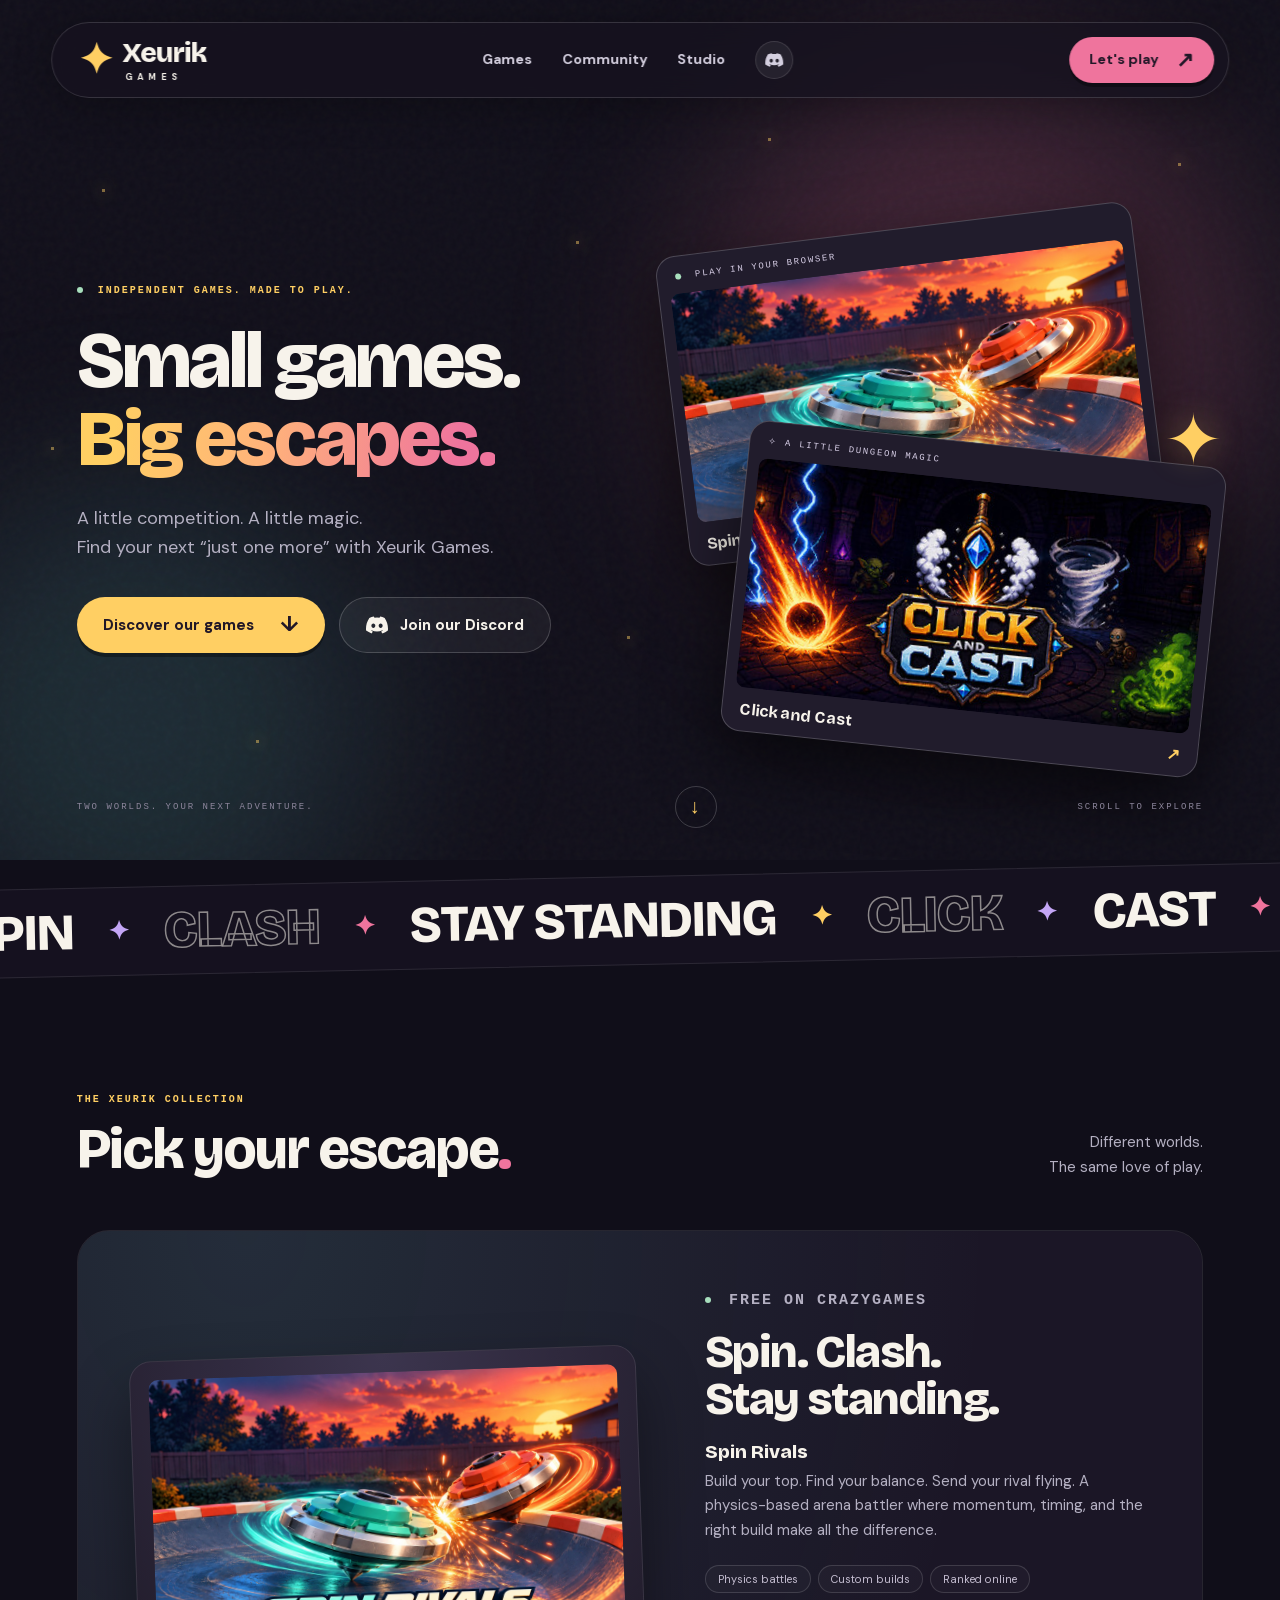
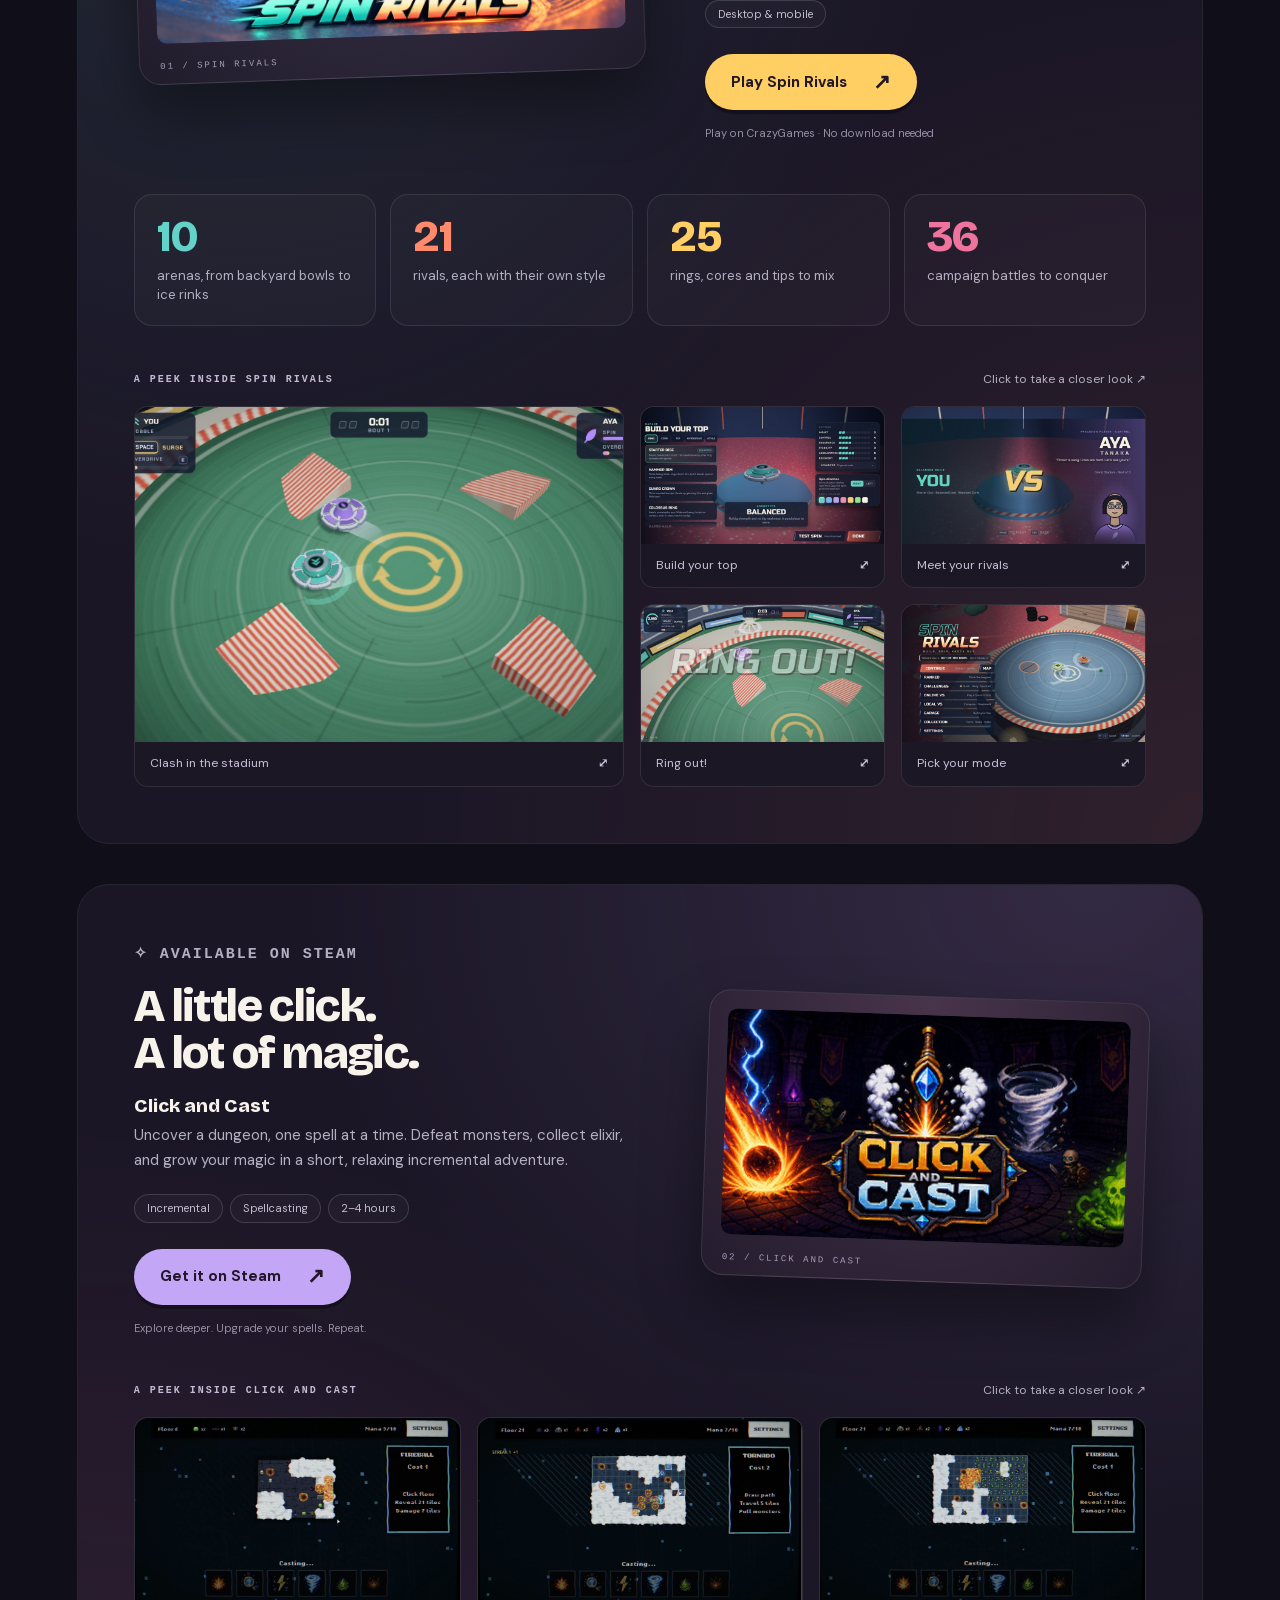
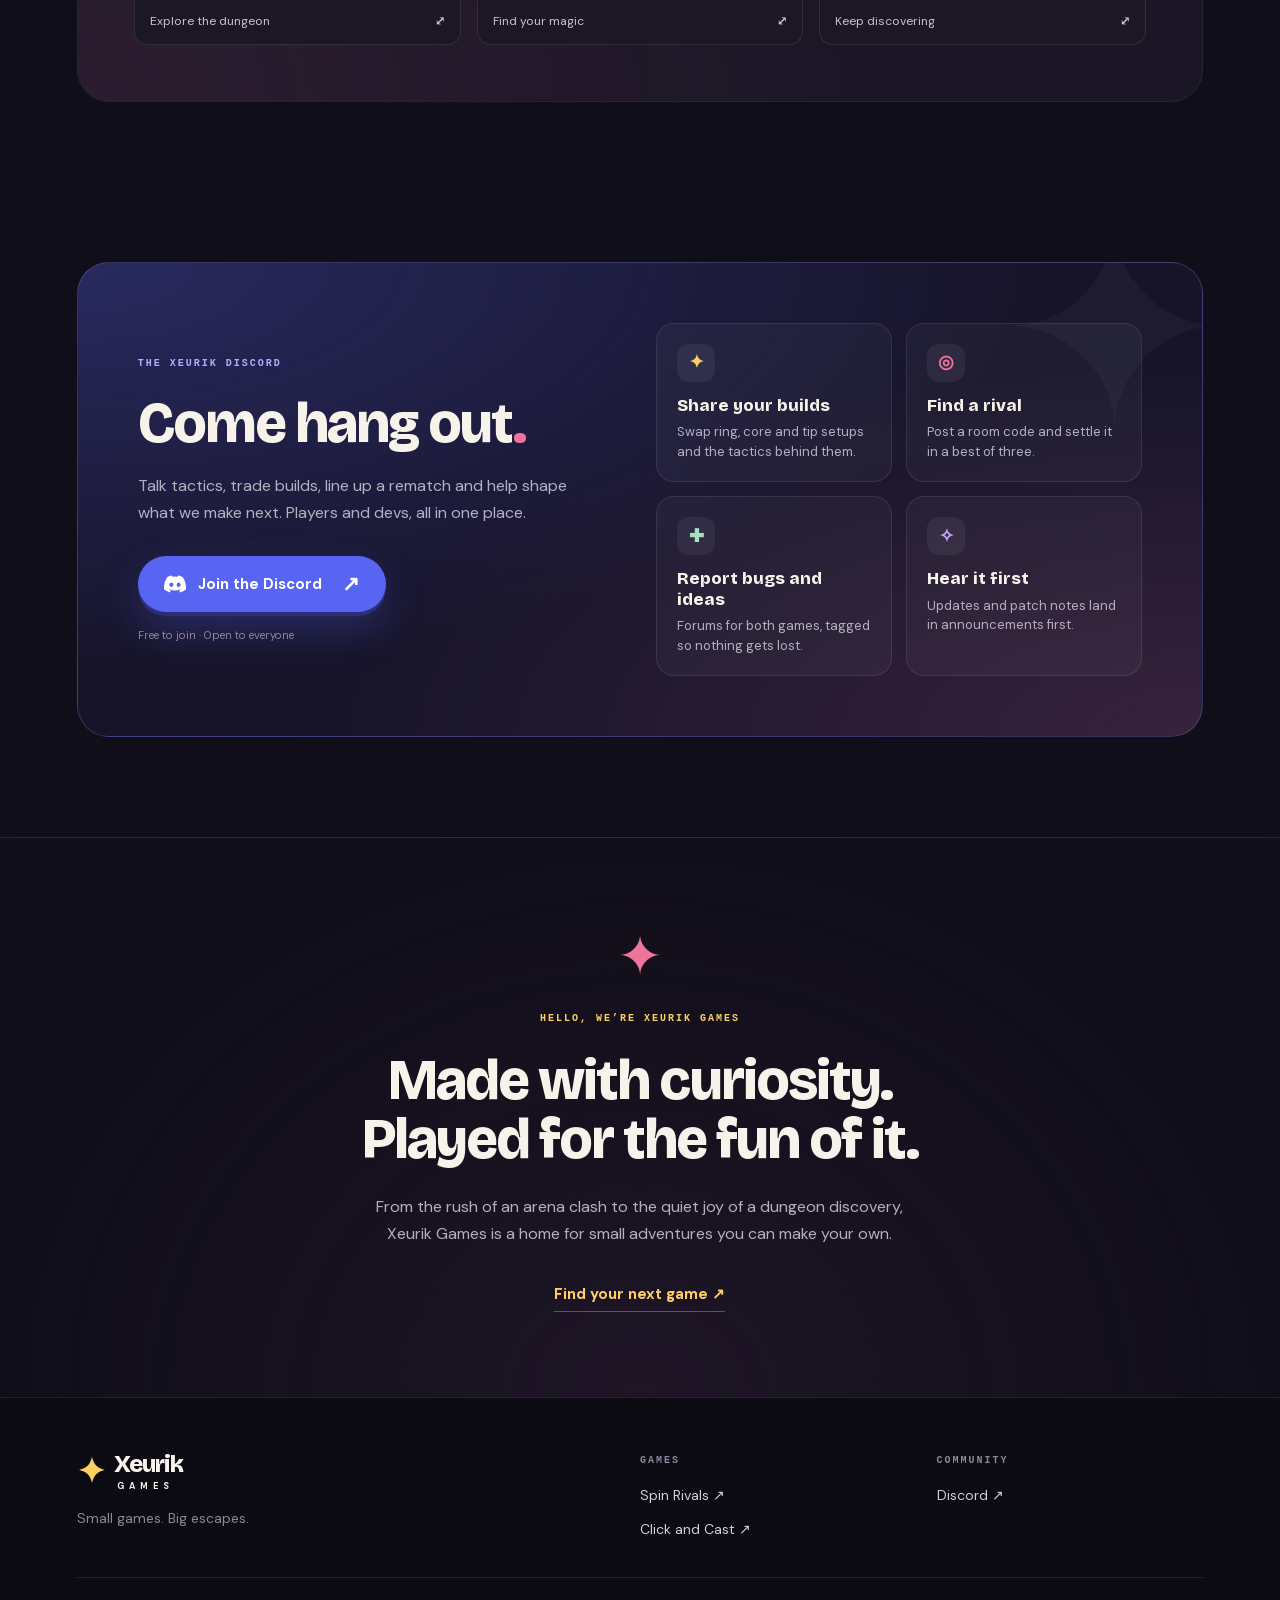
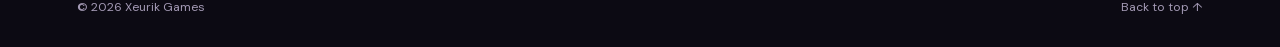
==== commit 1a9623b6: "Refresh the site: real type, Spin Rivals gallery and a Discord section - Self-hosted Bricolage Grote" ====
--- a/index.html
+++ b/index.html
@@ -9,26 +9,44 @@
   <meta property="og:title" content="Xeurik Games — Small games. Big escapes.">
   <meta property="og:description" content="A little competition. A little magic. Discover Spin Rivals and Click and Cast.">
   <meta property="og:type" content="website">
+  <meta property="og:url" content="https://xeurik-games.github.io/">
+  <meta property="og:image" content="https://xeurik-games.github.io/assets/spin-rivals.png">
+  <meta name="twitter:card" content="summary_large_image">
   <link rel="icon" href="assets/favicon.svg" type="image/svg+xml">
-  <link rel="stylesheet" href="styles.css">
-  <script src="script.js" defer></script>
+  <link rel="preload" href="assets/fonts/bricolage-grotesque.woff2" as="font" type="font/woff2" crossorigin>
+  <link rel="preload" href="assets/fonts/dm-sans.woff2" as="font" type="font/woff2" crossorigin>
+  <link rel="stylesheet" href="styles.css?v=3">
+  <script>document.documentElement.classList.add('js')</script>
+  <script src="script.js?v=3" defer></script>
 </head>
 <body>
 <a class="skip" href="#main">Skip to content</a>
 <svg width="0" height="0" style="position:absolute" aria-hidden="true"><symbol id="discord-glyph" viewBox="0 0 24 24"><path fill="currentColor" d="M20.317 4.37a19.79 19.79 0 0 0-4.885-1.515.074.074 0 0 0-.079.037c-.211.375-.445.865-.608 1.25a18.27 18.27 0 0 0-5.487 0 12.64 12.64 0 0 0-.618-1.25.077.077 0 0 0-.079-.037A19.74 19.74 0 0 0 3.677 4.37a.07.07 0 0 0-.032.027C.533 9.046-.32 13.58.099 18.057a.082.082 0 0 0 .031.057 19.9 19.9 0 0 0 5.993 3.03.078.078 0 0 0 .084-.028c.462-.63.874-1.295 1.226-1.994a.076.076 0 0 0-.041-.106 13.1 13.1 0 0 1-1.872-.892.077.077 0 0 1-.008-.128c.126-.094.252-.192.372-.292a.074.074 0 0 1 .078-.01c3.927 1.793 8.18 1.793 12.061 0a.074.074 0 0 1 .079.01c.12.099.246.198.373.292a.077.077 0 0 1-.007.128 12.3 12.3 0 0 1-1.873.891.077.077 0 0 0-.041.107c.36.698.772 1.363 1.225 1.993a.076.076 0 0 0 .084.029 19.84 19.84 0 0 0 6.002-3.03.077.077 0 0 0 .032-.055c.5-5.177-.838-9.674-3.549-13.66a.061.061 0 0 0-.031-.029ZM8.02 15.331c-1.183 0-2.157-1.086-2.157-2.419 0-1.333.956-2.419 2.157-2.419 1.21 0 2.176 1.095 2.157 2.42 0 1.332-.956 2.418-2.157 2.418Zm7.975 0c-1.183 0-2.157-1.086-2.157-2.419 0-1.333.955-2.419 2.157-2.419 1.21 0 2.176 1.095 2.157 2.42 0 1.332-.946 2.418-2.157 2.418Z"/></symbol></svg>
+
 <header class="header">
   <a class="brand" href="#" aria-label="Xeurik Games home"><span class="brand-icon" aria-hidden="true">✦</span><span>Xeurik<span class="brand-small">GAMES</span></span></a>
-  <nav aria-label="Main navigation"><a href="#games">Our games</a><a href="#studio">The studio</a><a class="nav-discord" href="https://discord.gg/SkzYmR8vNn" target="_blank" rel="noopener noreferrer" aria-label="Discord"><svg class="discord-icon" aria-hidden="true" focusable="false"><use href="#discord-glyph"/></svg><span>Discord</span></a></nav>
+  <nav aria-label="Main navigation">
+    <a href="#games">Games</a>
+    <a href="#community">Community</a>
+    <a href="#studio">Studio</a>
+    <a class="nav-discord" href="https://discord.gg/SkzYmR8vNn" target="_blank" rel="noopener noreferrer" aria-label="Discord"><svg class="discord-icon" width="18" height="18" aria-hidden="true" focusable="false"><use href="#discord-glyph"/></svg></a>
+  </nav>
   <a class="button small pink" href="#games">Let's play <span aria-hidden="true">↗</span></a>
 </header>
+
 <main id="main">
   <section class="hero" aria-labelledby="hero-title">
+    <div class="glow glow-pink" aria-hidden="true"></div>
+    <div class="glow glow-teal" aria-hidden="true"></div>
     <div class="stars" aria-hidden="true"><i></i><i></i><i></i><i></i><i></i><i></i><i></i><i></i></div>
     <div class="hero-content">
-      <p class="eyebrow"><span class="live-dot"></span> INDEPENDENT GAMES. MADE TO PLAY.</p>
-      <h1 id="hero-title">Small games.<br><span>Big escapes.</span></h1>
+      <p class="eyebrow"><span class="live-dot"></span> Independent games. Made to play.</p>
+      <h1 id="hero-title">Small games.<br><span class="shine">Big escapes.</span></h1>
       <p class="hero-copy">A little competition. A little magic.<br>Find your next “just one more” with Xeurik Games.</p>
-      <a class="button yellow" href="#games">Discover our games <span aria-hidden="true">↓</span></a>
+      <div class="hero-actions">
+        <a class="button yellow" href="#games">Discover our games <span aria-hidden="true">↓</span></a>
+        <a class="button ghost" href="https://discord.gg/SkzYmR8vNn" target="_blank" rel="noopener noreferrer"><svg class="discord-icon" width="22" height="22" aria-hidden="true" focusable="false"><use href="#discord-glyph"/></svg>Join our Discord</a>
+      </div>
     </div>
     <div class="hero-games" aria-label="Meet the games">
       <a class="art-card spin-card" href="#spin-rivals"><span class="card-label"><span class="live-dot"></span> PLAY IN YOUR BROWSER</span><img src="assets/spin-rivals.png" width="1200" height="630" alt="Spin Rivals — spinning tops clash in an arena" fetchpriority="high"><span class="art-caption">Spin Rivals <span aria-hidden="true">↗</span></span></a>
@@ -37,26 +55,115 @@
     </div>
     <div class="hero-bottom"><span>TWO WORLDS. YOUR NEXT ADVENTURE.</span><a href="#games" aria-label="Scroll to our games">↓</a><span>SCROLL TO EXPLORE</span></div>
   </section>
+
+  <div class="ticker-wrap" aria-hidden="true"><div class="ticker">
+    <div class="ticker-track">
+      <span>Spin</span><b>✦</b><span class="outline">Clash</span><b>✦</b><span>Stay standing</span><b>✦</b><span class="outline">Click</span><b>✦</b><span>Cast</span><b>✦</b><span class="outline">Explore</span><b>✦</b>
+      <span>Spin</span><b>✦</b><span class="outline">Clash</span><b>✦</b><span>Stay standing</span><b>✦</b><span class="outline">Click</span><b>✦</b><span>Cast</span><b>✦</b><span class="outline">Explore</span><b>✦</b>
+    </div>
+  </div></div>
+
   <section class="games wrap" id="games" aria-labelledby="games-title">
-    <div class="section-heading"><div><p class="eyebrow">THE XEURik COLLECTION</p><h2 id="games-title">Pick your escape<span class="accent">.</span></h2></div><p>Different worlds.<br>The same love of play.</p></div>
-    <article class="game" id="spin-rivals">
-      <div class="game-art"><img src="assets/spin-rivals.png" width="1200" height="630" alt="Red and blue battle tops from Spin Rivals" loading="lazy"><span class="image-note">01 / SPIN RIVALS</span></div>
-      <div class="game-copy"><p class="eyebrow mint"><span class="live-dot"></span> AVAILABLE ON CRAZYGAMES</p><h3>Spin. Clash.<br>Stay standing.</h3><p class="game-title">Spin Rivals</p><p>Build your top. Find your balance. Send your rival flying. A physics-based arena battler where momentum, timing, and the right build make all the difference.</p><ul class="tags" aria-label="Game features"><li>Physics battles</li><li>Custom builds</li><li>Browser</li></ul><a class="button yellow" href="https://www.crazygames.com/game/spin-rivals-nrp" target="_blank" rel="noopener noreferrer">Play Spin Rivals <span aria-hidden="true">↗</span></a><p class="fine">Play on CrazyGames · No download needed</p></div>
+    <div class="section-heading" data-reveal><div><p class="eyebrow">The Xeurik collection</p><h2 id="games-title">Pick your escape<span class="accent">.</span></h2></div><p>Different worlds.<br>The same love of play.</p></div>
+
+    <article class="game-panel spin-panel" id="spin-rivals" aria-labelledby="spin-title">
+      <div class="game" data-reveal>
+        <div class="game-art"><img src="assets/spin-rivals.png" width="1200" height="630" alt="Red and blue battle tops from Spin Rivals" loading="lazy"><span class="image-note">01 / SPIN RIVALS</span></div>
+        <div class="game-copy">
+          <p class="eyebrow mint"><span class="live-dot"></span> Free on CrazyGames</p>
+          <h3 id="spin-title">Spin. Clash.<br>Stay standing.</h3>
+          <p class="game-title">Spin Rivals</p>
+          <p>Build your top. Find your balance. Send your rival flying. A physics-based arena battler where momentum, timing, and the right build make all the difference.</p>
+          <ul class="tags" aria-label="Game features"><li>Physics battles</li><li>Custom builds</li><li>Ranked online</li><li>Desktop &amp; mobile</li></ul>
+          <a class="button yellow" href="https://www.crazygames.com/game/spin-rivals-nrp" target="_blank" rel="noopener noreferrer">Play Spin Rivals <span aria-hidden="true">↗</span></a>
+          <p class="fine">Play on CrazyGames · No download needed</p>
+        </div>
+      </div>
+      <ul class="facts" aria-label="Spin Rivals in numbers" data-reveal>
+        <li><b>10</b><span>arenas, from backyard bowls to ice rinks</span></li>
+        <li><b>21</b><span>rivals, each with their own style</span></li>
+        <li><b>25</b><span>rings, cores and tips to mix</span></li>
+        <li><b>36</b><span>campaign battles to conquer</span></li>
+      </ul>
+      <div class="gallery-heading" data-reveal><p class="eyebrow">A peek inside Spin Rivals</p><span>Click to take a closer look ↗</span></div>
+      <div class="gallery bento" data-reveal>
+        <a href="assets/spin-rivals-4.jpg" data-lightbox><img src="assets/spin-rivals-4.jpg" width="1600" height="900" alt="Two spinning tops clash in the Grand Stadium" loading="lazy"><span>Clash in the stadium <b aria-hidden="true">⤢</b></span></a>
+        <a href="assets/spin-rivals-3.jpg" data-lightbox><img src="assets/spin-rivals-3.jpg" width="1600" height="900" alt="The garage, where you build your top from rings, cores and tips" loading="lazy"><span>Build your top <b aria-hidden="true">⤢</b></span></a>
+        <a href="assets/spin-rivals-2.jpg" data-lightbox><img src="assets/spin-rivals-2.jpg" width="1600" height="900" alt="Versus screen against rival Aya Tanaka" loading="lazy"><span>Meet your rivals <b aria-hidden="true">⤢</b></span></a>
+        <a href="assets/spin-rivals-5.jpg" data-lightbox><img src="assets/spin-rivals-5.jpg" width="1600" height="900" alt="A top flies out of the arena for a Ring Out" loading="lazy"><span>Ring out! <b aria-hidden="true">⤢</b></span></a>
+        <a href="assets/spin-rivals-1.jpg" data-lightbox><img src="assets/spin-rivals-1.jpg" width="1600" height="900" alt="Spin Rivals main menu over the backyard bowl" loading="lazy"><span>Pick your mode <b aria-hidden="true">⤢</b></span></a>
+      </div>
     </article>
-    <article class="game reverse" id="click-and-cast">
-      <div class="game-art cast-art"><img src="assets/click-and-cast.jpg" width="460" height="215" alt="Click and Cast illustrated title artwork" loading="lazy"><span class="image-note">02 / CLICK AND CAST</span></div>
-      <div class="game-copy"><p class="eyebrow lavender">✧ AVAILABLE ON STEAM</p><h3>A little click.<br>A lot of magic.</h3><p class="game-title">Click and Cast</p><p>Uncover a dungeon, one spell at a time. Defeat monsters, collect elixir, and grow your magic in a short, relaxing incremental adventure.</p><ul class="tags" aria-label="Game features"><li>Incremental</li><li>Spellcasting</li><li>2–4 hours</li></ul><a class="button lilac" href="https://store.steampowered.com/app/4827230/Click_and_Cast/" target="_blank" rel="noopener noreferrer">Get it on Steam <span aria-hidden="true">↗</span></a><p class="fine">Explore deeper. Upgrade your spells. Repeat.</p></div>
+
+    <article class="game-panel cast-panel" id="click-and-cast" aria-labelledby="cast-title">
+      <div class="game reverse" data-reveal>
+        <div class="game-art cast-art"><img src="assets/click-and-cast.jpg" width="460" height="215" alt="Click and Cast illustrated title artwork" loading="lazy"><span class="image-note">02 / CLICK AND CAST</span></div>
+        <div class="game-copy">
+          <p class="eyebrow lavender">✧ Available on Steam</p>
+          <h3 id="cast-title">A little click.<br>A lot of magic.</h3>
+          <p class="game-title">Click and Cast</p>
+          <p>Uncover a dungeon, one spell at a time. Defeat monsters, collect elixir, and grow your magic in a short, relaxing incremental adventure.</p>
+          <ul class="tags" aria-label="Game features"><li>Incremental</li><li>Spellcasting</li><li>2–4 hours</li></ul>
+          <a class="button lilac" href="https://store.steampowered.com/app/4827230/Click_and_Cast/" target="_blank" rel="noopener noreferrer">Get it on Steam <span aria-hidden="true">↗</span></a>
+          <p class="fine">Explore deeper. Upgrade your spells. Repeat.</p>
+        </div>
+      </div>
+      <div class="gallery-heading" data-reveal><p class="eyebrow">A peek inside Click and Cast</p><span>Click to take a closer look ↗</span></div>
+      <div class="gallery" data-reveal>
+        <a href="assets/click-and-cast-1.jpg" data-lightbox><img src="assets/click-and-cast-1.jpg" width="1920" height="1080" alt="Click and Cast dungeon gameplay" loading="lazy"><span>Explore the dungeon <b aria-hidden="true">⤢</b></span></a>
+        <a href="assets/click-and-cast-2.jpg" data-lightbox><img src="assets/click-and-cast-2.jpg" width="1920" height="1080" alt="Click and Cast spells and progression" loading="lazy"><span>Find your magic <b aria-hidden="true">⤢</b></span></a>
+        <a href="assets/click-and-cast-3.jpg" data-lightbox><img src="assets/click-and-cast-3.jpg" width="1920" height="1080" alt="Click and Cast dungeon enemies and upgrades" loading="lazy"><span>Keep discovering <b aria-hidden="true">⤢</b></span></a>
+      </div>
     </article>
-    <div class="gallery-heading"><p class="eyebrow">A PEEK INSIDE CLICK AND CAST</p><span>Click to take a closer look ↗</span></div>
-    <div class="gallery">
-      <a href="assets/click-and-cast-1.jpg" data-lightbox><img src="assets/click-and-cast-1.jpg" width="1920" height="1080" alt="Click and Cast dungeon gameplay" loading="lazy"><span>Explore the dungeon <b aria-hidden="true">⤢</b></span></a>
-      <a href="assets/click-and-cast-2.jpg" data-lightbox><img src="assets/click-and-cast-2.jpg" width="1920" height="1080" alt="Click and Cast spells and progression" loading="lazy"><span>Find your magic <b aria-hidden="true">⤢</b></span></a>
-      <a href="assets/click-and-cast-3.jpg" data-lightbox><img src="assets/click-and-cast-3.jpg" width="1920" height="1080" alt="Click and Cast dungeon enemies and upgrades" loading="lazy"><span>Keep discovering <b aria-hidden="true">⤢</b></span></a>
+  </section>
+
+  <section class="community" id="community" aria-labelledby="community-title">
+    <div class="wrap community-card" data-reveal>
+      <div class="community-copy">
+        <p class="eyebrow">The Xeurik Discord</p>
+        <h2 id="community-title">Come hang out<span class="accent">.</span></h2>
+        <p>Talk tactics, trade builds, line up a rematch and help shape what we make next. Players and devs, all in one place.</p>
+        <a class="button discord" href="https://discord.gg/SkzYmR8vNn" target="_blank" rel="noopener noreferrer"><svg class="discord-icon" width="22" height="22" aria-hidden="true" focusable="false"><use href="#discord-glyph"/></svg>Join the Discord <span aria-hidden="true">↗</span></a>
+        <p class="fine">Free to join · Open to everyone</p>
+      </div>
+      <ul class="perks">
+        <li><b class="perk-icon yellow-text" aria-hidden="true">✦</b><strong>Share your builds</strong><span>Swap ring, core and tip setups and the tactics behind them.</span></li>
+        <li><b class="perk-icon pink-text" aria-hidden="true">◎</b><strong>Find a rival</strong><span>Post a room code and settle it in a best of three.</span></li>
+        <li><b class="perk-icon mint-text" aria-hidden="true">✚</b><strong>Report bugs and ideas</strong><span>Forums for both games, tagged so nothing gets lost.</span></li>
+        <li><b class="perk-icon lilac-text" aria-hidden="true">✧</b><strong>Hear it first</strong><span>Updates and patch notes land in announcements first.</span></li>
+      </ul>
     </div>
   </section>
-  <section class="studio" id="studio"><div class="wrap studio-inner"><div class="studio-mark" aria-hidden="true">✦</div><p class="eyebrow">HELLO, WE’RE XEURik GAMES</p><h2>Made with curiosity.<br>Played for the fun of it.</h2><p>From the rush of an arena clash to the quiet joy of a dungeon discovery, Xeurik Games is a home for small adventures you can make your own.</p><p class="community">Share your builds, find a rival, report a bug or just say hi.</p><div class="studio-actions"><a class="button pink discord" href="https://discord.gg/SkzYmR8vNn" target="_blank" rel="noopener noreferrer"><svg class="discord-icon" aria-hidden="true" focusable="false"><use href="#discord-glyph"/></svg>Join us on Discord <span aria-hidden="true">↗</span></a><a class="text-link" href="#games">Find your next game <span aria-hidden="true">↗</span></a></div></div></section>
+
+  <section class="studio" id="studio">
+    <div class="wrap studio-inner" data-reveal>
+      <div class="studio-mark" aria-hidden="true">✦</div>
+      <p class="eyebrow">Hello, we’re Xeurik Games</p>
+      <h2>Made with curiosity.<br>Played for the fun of it.</h2>
+      <p>From the rush of an arena clash to the quiet joy of a dungeon discovery, Xeurik Games is a home for small adventures you can make your own.</p>
+      <a class="text-link" href="#games">Find your next game <span aria-hidden="true">↗</span></a>
+    </div>
+  </section>
 </main>
-<footer class="wrap"><a class="brand" href="#"><span class="brand-icon" aria-hidden="true">✦</span><span>Xeurik<span class="brand-small">GAMES</span></span></a><p>© <span id="year">2026</span> Xeurik Games</p><nav class="footer-links" aria-label="Footer"><a href="https://discord.gg/SkzYmR8vNn" target="_blank" rel="noopener noreferrer">Discord ↗</a><a href="#">Back to top ↑</a></nav></footer>
+
+<footer class="footer">
+  <div class="wrap footer-grid">
+    <div class="footer-brand">
+      <a class="brand" href="#"><span class="brand-icon" aria-hidden="true">✦</span><span>Xeurik<span class="brand-small">GAMES</span></span></a>
+      <p>Small games. Big escapes.</p>
+    </div>
+    <nav class="footer-col" aria-label="Games">
+      <p class="eyebrow">Games</p>
+      <a href="https://www.crazygames.com/game/spin-rivals-nrp" target="_blank" rel="noopener noreferrer">Spin Rivals ↗</a>
+      <a href="https://store.steampowered.com/app/4827230/Click_and_Cast/" target="_blank" rel="noopener noreferrer">Click and Cast ↗</a>
+    </nav>
+    <nav class="footer-col" aria-label="Community">
+      <p class="eyebrow">Community</p>
+      <a href="https://discord.gg/SkzYmR8vNn" target="_blank" rel="noopener noreferrer">Discord ↗</a>
+    </nav>
+  </div>
+  <div class="wrap footer-bottom"><p>© <span id="year">2026</span> Xeurik Games</p><a href="#">Back to top ↑</a></div>
+</footer>
 <dialog id="lightbox" aria-label="Game screenshot viewer"><button class="close" type="button" aria-label="Close screenshot">✕</button><img alt=""><p></p></dialog>
 </body>
 </html>
--- a/styles.css
+++ b/styles.css
@@ -1,4 +1,379 @@
-:root{color-scheme:dark;--bg:#100e19;--text:#f7f3eb;--muted:#b4b0c2;--yellow:#ffcf63;--pink:#ef749d;--line:#ffffff19}*{box-sizing:border-box}html{scroll-behavior:smooth;scroll-padding-top:110px}body{margin:0;background:var(--bg);color:var(--text);font-family:Arial,Helvetica,sans-serif;line-height:1.65}a{color:inherit;text-decoration:none}button{font:inherit}img{display:block;max-width:100%;height:auto}a,button{-webkit-tap-highlight-color:transparent}a:focus-visible,button:focus-visible{outline:3px solid var(--yellow);outline-offset:6px}.wrap{width:min(1160px,88%);margin:auto}.header{position:absolute;z-index:5;top:25px;left:50%;transform:translateX(-50%);width:min(1200px,92%);height:82px;border:1px solid #ffffff28;border-radius:48px;background:#171320e8;box-shadow:0 8px 40px #0003;display:flex;align-items:center;justify-content:space-between;padding:12px 20px 12px 28px;gap:20px}.brand{display:flex;align-items:center;gap:10px;font-size:29px;font-weight:900;line-height:1;letter-spacing:-1px}.brand-icon{color:var(--yellow);font-size:46px}.brand-small{display:block;font-size:9px;letter-spacing:5px;margin:6px 0 0 3px}.header nav{display:flex;gap:35px;font-size:14px;font-weight:bold;color:#d4cfdf}.header nav a:hover,.text-link:hover{color:var(--yellow)}.button{display:inline-flex;align-items:center;justify-content:center;gap:28px;min-height:57px;padding:14px 25px;border-radius:99px;color:#211727;font-size:14px;font-weight:800;box-shadow:0 4px 0 #0005;transition:transform .2s,filter .2s}.button:hover{transform:translateY(-3px);filter:brightness(1.08)}.button span{font-size:22px;line-height:1}.button.small{min-height:45px;padding:10px 21px;gap:20px}.yellow{background:var(--yellow)}.pink{background:var(--pink)}.lilac{background:#c4a6f6}.hero{position:relative;overflow:hidden;min-height:850px;padding:200px max(6%,calc((100vw - 1160px)/2)) 125px;display:grid;grid-template-columns:1.05fr 1fr;gap:35px;align-items:center;background:radial-gradient(ellipse at 75% 40%,#38244088,transparent 55%),radial-gradient(ellipse at 10% 100%,#30223844,transparent 50%)}.hero:after{content:"";position:absolute;inset:0;pointer-events:none;background-image:url("data:image/svg+xml,%3Csvg viewBox='0 0 180 180' xmlns='http://www.w3.org/2000/svg'%3E%3Cfilter id='n'%3E%3CfeTurbulence type='fractalNoise' baseFrequency='.8' numOctaves='3' stitchTiles='stitch'/%3E%3C/filter%3E%3Cpath fill='%23fff' opacity='.025' filter='url(%23n)' d='M0 0h180v180H0z'/%3E%3C/svg%3E")}.hero-content,.hero-games{position:relative;z-index:1}.eyebrow{font:700 10px/1.8 ui-monospace,SFMono-Regular,Consolas,monospace;letter-spacing:2px;text-transform:uppercase;color:var(--yellow);margin:0 0 23px}.live-dot{display:inline-block;width:6px;height:6px;vertical-align:middle;border-radius:50%;background:#a8dfbd;margin-right:7px;box-shadow:0 0 12px #a8dfbd55}h1{font-size:clamp(55px,5.8vw,84px);line-height:1.04;letter-spacing:-4px;margin:0 0 26px;font-weight:900}h1 span{color:var(--yellow)}.hero-copy{font-size:17px;color:var(--muted);margin-bottom:32px}.hero-games{height:475px}.art-card{position:absolute;width:90%;padding:11px;border:1px solid #ffffff32;border-radius:19px;background:#211c2c;box-shadow:0 25px 70px #0008;transition:transform .3s}.art-card img{aspect-ratio:1.98;object-fit:cover;border-radius:8px}.spin-card{top:0;left:0;transform:rotate(-7deg)}.cast-card{top:215px;right:-10px;transform:rotate(6deg)}.art-card:hover{transform:rotate(0) translateY(-7px);z-index:2}.card-label{display:block;padding:2px 7px 10px;font:9px/1.6 ui-monospace,monospace;letter-spacing:1.7px;color:#d6cde5}.art-caption{display:flex;justify-content:space-between;padding:12px 6px 1px;font-weight:700;font-size:15px}.art-caption>span{color:var(--yellow)}.orbit-star{position:absolute;right:-20px;top:155px;font-size:70px;color:var(--yellow);z-index:3;text-shadow:0 0 35px #ffcf6344;pointer-events:none}.hero-bottom{position:absolute;bottom:32px;left:6%;right:6%;display:flex;align-items:center;justify-content:space-between;font:9px ui-monospace,monospace;letter-spacing:2px;color:#8d869c}.hero-bottom>a{font:23px Arial;border:1px solid #ffffff30;border-radius:50%;width:40px;height:40px;text-align:center;line-height:38px;color:var(--yellow)}.stars i{position:absolute;width:3px;height:3px;background:#ffcf6377;box-shadow:0 0 15px #ffd366;animation:glimmer 4s infinite alternate}.stars i:nth-child(1){left:8%;top:22%}.stars i:nth-child(2){left:45%;top:28%;animation-delay:1s}.stars i:nth-child(3){left:49%;top:74%}.stars i:nth-child(4){left:20%;top:86%;animation-delay:2s}.stars i:nth-child(5){left:92%;top:19%}.stars i:nth-child(6){left:80%;top:83%}.stars i:nth-child(7){left:4%;top:52%}.stars i:nth-child(8){left:60%;top:16%}.games{padding:90px 0}.section-heading{display:flex;justify-content:space-between;align-items:end;margin-bottom:60px}.section-heading .eyebrow{margin-bottom:12px}h2{font-size:clamp(34px,4vw,51px);letter-spacing:-2px;line-height:1.12;margin:0}.accent{color:var(--pink)}.section-heading>p{color:var(--muted);font-size:14px;margin:0}.game{display:grid;grid-template-columns:1.15fr 1fr;gap:70px;align-items:center;padding:35px 0 80px;scroll-margin-top:30px}.game+.game{border-top:1px solid var(--line);padding-top:80px}.game-art{position:relative;padding:20px 20px 42px;border-radius:22px;background:radial-gradient(ellipse at top,#3c354e,#211c2b);border:1px solid var(--line);transform:rotate(-2deg)}.game-art img{border-radius:10px;width:100%;aspect-ratio:1.78;object-fit:cover}.image-note{position:absolute;bottom:13px;left:22px;font:9px ui-monospace,monospace;letter-spacing:2px;color:#a69bb7}.game-copy .eyebrow{margin-bottom:15px}.mint{color:#a8dfbd}.lavender{color:#c4a6f6}h3{font-size:clamp(34px,3.5vw,46px);line-height:1.08;letter-spacing:-1.6px;margin:0 0 20px}.game-title{font-weight:bold;color:var(--text)!important;margin:0 0 6px!important;font-size:18px!important}.game-copy>p{color:var(--muted);font-size:14px;margin:0 0 20px}.tags{list-style:none;padding:0;display:flex;gap:7px;flex-wrap:wrap;margin:23px 0}.tags li{border:1px solid #ffffff24;border-radius:6px;padding:4px 10px;font-size:10px;color:#c5bed1}.game-copy .fine{font-size:10px;margin:16px 0 0;color:#9790a6}.reverse .game-art{grid-column:2;grid-row:1;transform:rotate(2deg)}.reverse .game-copy{grid-column:1;grid-row:1}.cast-art{background:radial-gradient(ellipse at top,#48344b,#241d2e)}.gallery-heading{display:flex;justify-content:space-between;gap:15px;align-items:center;margin:20px 0}.gallery-heading .eyebrow{margin:0;color:#c6bad7}.gallery-heading>span{font-size:11px;color:var(--muted)}.gallery{display:grid;grid-template-columns:repeat(3,1fr);gap:18px}.gallery>a{border:1px solid var(--line);border-radius:12px;overflow:hidden;background:#1b1724;transition:transform .2s}.gallery>a:hover{transform:translateY(-5px)}.gallery img{aspect-ratio:16/9;object-fit:cover}.gallery span{display:flex;justify-content:space-between;font-size:11px;padding:12px 15px;color:#ccc2db}.studio{border-top:1px solid var(--line);border-bottom:1px solid var(--line);text-align:center;padding:72px 0 85px;background:radial-gradient(ellipse at bottom,#33203966,transparent 70%)}.studio-mark{font-size:55px;color:var(--pink);line-height:1.4}.studio .eyebrow{margin:15px 0 24px}.studio-inner>p:not(.eyebrow){max-width:520px;color:var(--muted);font-size:15px;margin:25px auto}.text-link{font-size:14px;font-weight:bold;border-bottom:1px solid #ffcf6355;padding-bottom:7px;color:var(--yellow)}footer{display:flex;align-items:center;justify-content:space-between;gap:20px;padding:35px 0}footer .brand{font-size:22px}footer .brand-icon{font-size:33px}footer p,.footer-links a{font-size:11px;color:#a59bb6}.footer-links{display:flex;gap:24px}.footer-links a:hover{color:var(--yellow)}.skip{position:fixed;top:-70px;left:20px;z-index:30;background:var(--yellow);color:#111;padding:12px}.skip:focus{top:10px}dialog{border:1px solid #ffffff40;border-radius:15px;background:#191421;padding:40px 15px 10px;max-width:1000px;width:92%;color:var(--text)}dialog::backdrop{background:#08060eeb;backdrop-filter:blur(6px)}dialog img{max-height:75vh;width:100%;object-fit:contain}dialog p{text-align:center;font-size:13px}.close{position:absolute;top:2px;right:7px;background:none;border:0;color:white;font-size:23px;cursor:pointer;padding:0 9px}body.modal-open{overflow:hidden}@keyframes glimmer{to{opacity:.2;transform:translateY(-9px)}}@media(min-width:1450px){.hero{min-height:900px}}@media(max-width:900px){.hero{gap:22px;padding-top:185px;min-height:780px}.hero-games{height:380px}.cast-card{top:180px}h1{font-size:60px;letter-spacing:-3px}.hero-copy{font-size:15px}.game{gap:35px}.header nav{gap:22px}.orbit-star{right:-10px;top:140px;font-size:50px}}@media(max-width:650px){html{scroll-padding-top:25px}.header{top:16px;height:69px;padding:10px 14px 10px 19px}.brand{font-size:25px}.brand-icon{font-size:37px}.brand-small{font-size:8px}.header nav{gap:14px;font-size:11px}.header>.button{display:none}.hero{display:block;padding:143px 7% 100px;text-align:center}.hero .eyebrow{font-size:8px;letter-spacing:1.3px}h1{font-size:clamp(48px,12vw,72px)}.hero-copy{font-size:15px}.hero-games{width:min(410px,92%);height:410px;margin:60px auto 0;text-align:left}.art-card{width:89%}.cast-card{top:190px;right:-5px}.hero-bottom{bottom:24px}.hero-bottom>span{font-size:7px;letter-spacing:1px;max-width:120px}.hero-bottom>span:first-child{text-align:left}.hero-bottom>span:last-child{text-align:right}.games{padding:60px 0}.section-heading{margin-bottom:30px}.section-heading>p{display:none}.game,.game.reverse{display:flex;flex-direction:column;gap:32px;padding:20px 0 50px}.game+.game{padding-top:50px}.game-art{width:100%}.game-copy{width:100%}.game-copy .eyebrow{font-size:9px}h3{font-size:39px}.gallery{grid-template-columns:1fr;gap:20px}.gallery-heading{display:block;margin-top:15px}.gallery-heading>span{display:block;margin-top:8px}.studio{padding:55px 0 65px}.studio h2{font-size:35px}.studio-inner>p:not(.eyebrow){font-size:14px}footer{flex-wrap:wrap}footer .brand{flex-basis:100%}footer p{margin:0}}@media(prefers-reduced-motion:reduce){html{scroll-behavior:auto}*,*:before,*:after{animation:none!important;transition:none!important}}
-.stars{position:absolute;inset:0;pointer-events:none}
-.studio-inner>p.community{color:var(--text);margin-top:-6px}.studio-actions{display:flex;flex-wrap:wrap;align-items:center;justify-content:center;gap:20px 36px;margin-top:34px}.button.discord{gap:12px}.button.discord>span{margin-left:10px}.discord-icon{width:22px;height:22px;flex:none}.header nav a{white-space:nowrap}.nav-discord{display:inline-flex;align-items:center;gap:7px}.nav-discord .discord-icon{width:17px;height:17px}
-@media(max-width:650px){.header{gap:12px}.nav-discord span{display:none}.nav-discord .discord-icon{width:20px;height:20px}}
+@font-face {
+  font-family: 'Bricolage Grotesque';
+  src: url('assets/fonts/bricolage-grotesque.woff2') format('woff2');
+  font-weight: 400 800;
+  font-display: swap;
+}
+@font-face {
+  font-family: 'DM Sans';
+  src: url('assets/fonts/dm-sans.woff2') format('woff2');
+  font-weight: 400 700;
+  font-display: swap;
+}
+
+:root {
+  color-scheme: dark;
+  --bg: #100e19;
+  --bg-2: #15111f;
+  --panel: #1b1626;
+  --text: #f7f3eb;
+  --muted: #b4b0c2;
+  --dim: #8d869c;
+  --yellow: #ffcf63;
+  --pink: #ef749d;
+  --lilac: #c4a6f6;
+  --mint: #a8dfbd;
+  --teal: #63d2c8;
+  --line: #ffffff19;
+  --display: 'Bricolage Grotesque', 'Arial Black', Arial, sans-serif;
+  --body: 'DM Sans', 'Segoe UI', Arial, Helvetica, sans-serif;
+  --mono: ui-monospace, SFMono-Regular, Consolas, monospace;
+}
+
+* { box-sizing: border-box; }
+html { scroll-behavior: smooth; scroll-padding-top: 110px; }
+body { margin: 0; background: var(--bg); color: var(--text); font-family: var(--body); line-height: 1.65; overflow-x: hidden; }
+a { color: inherit; text-decoration: none; }
+button { font: inherit; }
+img { display: block; max-width: 100%; height: auto; }
+a, button { -webkit-tap-highlight-color: transparent; }
+a:focus-visible, button:focus-visible { outline: 3px solid var(--yellow); outline-offset: 6px; }
+.wrap { width: min(1160px, 88%); margin: auto; }
+h1, h2, h3 { font-family: var(--display); font-weight: 800; }
+
+/* ---------- Header ---------- */
+.header {
+  position: fixed; z-index: 20; top: 22px; left: 50%; translate: -50% 0;
+  width: min(1200px, 92%); height: 76px; padding: 10px 14px 10px 26px;
+  display: flex; align-items: center; justify-content: space-between; gap: 20px;
+  border: 1px solid #ffffff24; border-radius: 48px;
+  background: #171320c4; backdrop-filter: blur(14px); -webkit-backdrop-filter: blur(14px);
+  box-shadow: 0 8px 40px #0004;
+  transition: top .3s, height .3s, background .3s;
+}
+.header.scrolled { top: 12px; height: 66px; background: #151120ec; }
+.brand { display: flex; align-items: center; gap: 10px; font: 800 28px/1 var(--display); letter-spacing: -1px; }
+.brand-icon { color: var(--yellow); font-size: 42px; transition: rotate .6s; }
+.brand:hover .brand-icon { rotate: 180deg; }
+.brand-small { display: block; font: 700 9px/1 var(--body); letter-spacing: 5px; margin: 6px 0 0 3px; }
+.header nav { display: flex; align-items: center; gap: 30px; font-size: 14px; font-weight: 700; color: #d4cfdf; }
+.header nav a { white-space: nowrap; transition: color .2s; }
+.header nav a:hover { color: var(--yellow); }
+.nav-discord { display: inline-grid; place-items: center; width: 38px; height: 38px; border-radius: 50%; background: #ffffff10; border: 1px solid #ffffff1f; }
+.nav-discord:hover { background: #5865f2; color: #fff !important; border-color: #5865f2; }
+.discord-icon { width: 22px; height: 22px; flex: none; }
+.nav-discord .discord-icon { width: 18px; height: 18px; }
+
+/* ---------- Buttons ---------- */
+.button {
+  display: inline-flex; align-items: center; justify-content: center; gap: 26px;
+  min-height: 56px; padding: 14px 26px; border-radius: 99px;
+  color: #211727; font-size: 15px; font-weight: 700;
+  box-shadow: 0 4px 0 #0005; transition: transform .2s, filter .2s, background .2s, box-shadow .2s;
+}
+.button:hover { transform: translateY(-3px); filter: brightness(1.08); }
+.button > span { font-size: 21px; line-height: 1; }
+.button.small { min-height: 46px; padding: 10px 20px; gap: 18px; font-size: 14px; }
+.yellow { background: var(--yellow); }
+.pink { background: var(--pink); }
+.lilac { background: var(--lilac); }
+.button.ghost { gap: 12px; color: var(--text); background: #ffffff0d; border: 1px solid #ffffff2e; box-shadow: none; }
+.button.ghost:hover { background: #5865f2; border-color: #5865f2; filter: none; }
+.button.discord { gap: 12px; color: #fff; background: #5865f2; box-shadow: 0 4px 0 #2b2f7a, 0 18px 40px #5865f244; }
+.button.discord > span { margin-left: 8px; }
+
+/* ---------- Hero ---------- */
+.hero {
+  position: relative; overflow: hidden; min-height: 860px;
+  padding: 200px max(6%, calc((100vw - 1160px) / 2)) 125px;
+  display: grid; grid-template-columns: 1.05fr 1fr; gap: 35px; align-items: center;
+}
+.hero::after {
+  content: ""; position: absolute; inset: 0; pointer-events: none;
+  background-image: url("data:image/svg+xml,%3Csvg viewBox='0 0 180 180' xmlns='http://www.w3.org/2000/svg'%3E%3Cfilter id='n'%3E%3CfeTurbulence type='fractalNoise' baseFrequency='.8' numOctaves='3' stitchTiles='stitch'/%3E%3C/filter%3E%3Cpath fill='%23fff' opacity='.03' filter='url(%23n)' d='M0 0h180v180H0z'/%3E%3C/svg%3E");
+}
+.glow { position: absolute; border-radius: 50%; filter: blur(90px); pointer-events: none; animation: drift 18s ease-in-out infinite alternate; }
+.glow-pink { width: 560px; height: 560px; right: 2%; top: 8%; background: #ef749d38; }
+.glow-teal { width: 480px; height: 480px; left: -8%; bottom: -12%; background: #63d2c826; animation-delay: -9s; }
+.hero-content, .hero-games { position: relative; z-index: 1; }
+.eyebrow {
+  font: 700 10px/1.8 var(--mono); letter-spacing: 2px; text-transform: uppercase;
+  color: var(--yellow); margin: 0 0 22px;
+}
+.live-dot {
+  display: inline-block; width: 6px; height: 6px; vertical-align: middle; border-radius: 50%;
+  background: var(--mint); margin-right: 7px; box-shadow: 0 0 0 0 #a8dfbd88; animation: pulse 2.4s infinite;
+}
+h1 { font-size: clamp(56px, 6.2vw, 92px); line-height: .98; letter-spacing: -0.04em; margin: 0 0 26px; }
+.shine {
+  background: linear-gradient(100deg, var(--yellow) 10%, #ffb37a 45%, var(--pink) 90%);
+  -webkit-background-clip: text; background-clip: text; color: transparent;
+}
+.hero-copy { font-size: 18px; color: var(--muted); margin: 0 0 34px; }
+.hero-actions { display: flex; flex-wrap: wrap; gap: 14px; }
+.hero-games { height: 480px; }
+.art-card {
+  position: absolute; width: 90%; padding: 11px;
+  border: 1px solid #ffffff32; border-radius: 20px; background: #211c2c;
+  box-shadow: 0 25px 70px #0009; transition: rotate .4s, scale .4s;
+  animation: float 7s ease-in-out infinite;
+}
+.art-card img { aspect-ratio: 1.98; object-fit: cover; border-radius: 9px; }
+.spin-card { top: 0; left: 0; rotate: -7deg; }
+.cast-card { top: 215px; right: -10px; rotate: 6deg; animation-delay: -3.5s; }
+.art-card:hover { rotate: 0deg; scale: 1.03; z-index: 2; }
+.card-label { display: block; padding: 2px 7px 10px; font: 9px/1.6 var(--mono); letter-spacing: 1.7px; color: #d6cde5; }
+.art-caption { display: flex; justify-content: space-between; padding: 12px 6px 1px; font: 700 16px var(--display); }
+.art-caption > span { color: var(--yellow); }
+.orbit-star {
+  position: absolute; right: -20px; top: 155px; z-index: 3; pointer-events: none;
+  font-size: 70px; color: var(--yellow); text-shadow: 0 0 35px #ffcf6366;
+  animation: twinkle 5s ease-in-out infinite;
+}
+.hero-bottom {
+  position: absolute; bottom: 32px; left: 6%; right: 6%; z-index: 1;
+  display: flex; align-items: center; justify-content: space-between;
+  font: 9px var(--mono); letter-spacing: 2px; color: var(--dim);
+}
+.hero-bottom > a {
+  width: 42px; height: 42px; display: grid; place-items: center;
+  font-size: 20px; color: var(--yellow); border: 1px solid #ffffff30; border-radius: 50%;
+  animation: nudge 2.2s ease-in-out infinite;
+}
+.stars { position: absolute; inset: 0; pointer-events: none; }
+.stars i { position: absolute; width: 3px; height: 3px; background: #ffcf6377; box-shadow: 0 0 15px #ffd366; animation: glimmer 4s infinite alternate; }
+.stars i:nth-child(1) { left: 8%; top: 22%; }
+.stars i:nth-child(2) { left: 45%; top: 28%; animation-delay: 1s; }
+.stars i:nth-child(3) { left: 49%; top: 74%; }
+.stars i:nth-child(4) { left: 20%; top: 86%; animation-delay: 2s; }
+.stars i:nth-child(5) { left: 92%; top: 19%; }
+.stars i:nth-child(6) { left: 80%; top: 83%; }
+.stars i:nth-child(7) { left: 4%; top: 52%; }
+.stars i:nth-child(8) { left: 60%; top: 16%; }
+
+/* ---------- Ticker ---------- */
+.ticker-wrap { overflow: hidden; padding: 16px 0; }
+.ticker { overflow: hidden; border-block: 1px solid var(--line); background: var(--bg-2); padding: 18px 0; rotate: -1.2deg; margin: 0 -3%; }
+.ticker-track { display: flex; align-items: center; gap: 34px; width: max-content; animation: ticker 38s linear infinite; }
+.ticker span { font: 800 clamp(30px, 4vw, 52px)/1 var(--display); letter-spacing: -0.02em; text-transform: uppercase; white-space: nowrap; }
+.ticker .outline { color: transparent; -webkit-text-stroke: 1.5px #f7f3eb88; }
+.ticker b { color: var(--pink); font-size: 26px; }
+.ticker b:nth-of-type(3n) { color: var(--yellow); }
+.ticker b:nth-of-type(3n+1) { color: var(--lilac); }
+
+/* ---------- Games ---------- */
+.games { padding: 110px 0 60px; }
+.section-heading { display: flex; justify-content: space-between; align-items: end; margin-bottom: 50px; }
+.section-heading .eyebrow { margin-bottom: 12px; }
+h2 { font-size: clamp(36px, 4.4vw, 58px); letter-spacing: -0.035em; line-height: 1.04; margin: 0; }
+.accent { color: var(--pink); }
+.section-heading > p { color: var(--muted); font-size: 15px; margin: 0; text-align: right; }
+
+.game-panel {
+  position: relative; margin-bottom: 40px; padding: 56px;
+  border: 1px solid var(--line); border-radius: 32px; overflow: hidden;
+}
+.game-panel::before { content: ""; position: absolute; inset: 0; z-index: -1; pointer-events: none; }
+.spin-panel::before { background: radial-gradient(ellipse at 15% 0%, #63d2c81f, transparent 55%), radial-gradient(ellipse at 100% 100%, #ff8a6b17, transparent 50%), var(--panel); }
+.cast-panel::before { background: radial-gradient(ellipse at 90% 0%, #c4a6f624, transparent 55%), radial-gradient(ellipse at 0% 100%, #ef749d14, transparent 50%), var(--panel); }
+.game { display: grid; grid-template-columns: 1.15fr 1fr; gap: 64px; align-items: center; }
+.game-art {
+  position: relative; padding: 18px 18px 40px; border-radius: 22px;
+  background: radial-gradient(ellipse at top, #3c354e, #211c2b); border: 1px solid var(--line);
+  rotate: -2deg; transition: rotate .4s;
+  box-shadow: 0 30px 60px #0006;
+}
+.game-art:hover { rotate: 0deg; }
+.game-art img { border-radius: 10px; width: 100%; aspect-ratio: 1.78; object-fit: cover; }
+.image-note { position: absolute; bottom: 12px; left: 20px; font: 9px var(--mono); letter-spacing: 2px; color: #a69bb7; }
+.game-copy .eyebrow { margin-bottom: 14px; }
+.mint { color: var(--mint); }
+.lavender { color: var(--lilac); }
+h3 { font-size: clamp(36px, 3.6vw, 50px); line-height: 1.02; letter-spacing: -0.035em; margin: 0 0 18px; }
+.game-copy > p { color: var(--muted); font-size: 15px; margin: 0 0 18px; }
+.game-copy > .game-title { color: var(--text); font: 800 19px var(--display); margin: 0 0 6px; }
+.tags { list-style: none; padding: 0; display: flex; gap: 7px; flex-wrap: wrap; margin: 22px 0 26px; }
+.tags li { border: 1px solid #ffffff24; border-radius: 99px; padding: 4px 12px; font-size: 11px; color: #c5bed1; background: #ffffff06; }
+.game-copy .fine { font-size: 11px; margin: 14px 0 0; color: #9790a6; }
+.reverse .game-art { grid-column: 2; grid-row: 1; rotate: 2deg; }
+.reverse .game-art:hover { rotate: 0deg; }
+.reverse .game-copy { grid-column: 1; grid-row: 1; }
+.cast-art { background: radial-gradient(ellipse at top, #48344b, #241d2e); }
+
+.facts { list-style: none; padding: 0; margin: 52px 0 8px; display: grid; grid-template-columns: repeat(4, 1fr); gap: 14px; }
+.facts li { padding: 20px 22px; border: 1px solid var(--line); border-radius: 18px; background: #ffffff06; }
+.facts b { display: block; font: 800 44px/1 var(--display); letter-spacing: -0.03em; color: var(--teal); margin-bottom: 8px; }
+.facts li:nth-child(2) b { color: #ff8a6b; }
+.facts li:nth-child(3) b { color: var(--yellow); }
+.facts li:nth-child(4) b { color: var(--pink); }
+.facts span { font-size: 13px; color: var(--muted); line-height: 1.45; display: block; }
+
+.gallery-heading { display: flex; justify-content: space-between; gap: 15px; align-items: center; margin: 44px 0 16px; }
+.gallery-heading .eyebrow { margin: 0; color: #c6bad7; }
+.gallery-heading > span { font-size: 12px; color: var(--muted); }
+.gallery { display: grid; grid-template-columns: repeat(3, 1fr); gap: 16px; }
+.gallery > a { position: relative; border: 1px solid var(--line); border-radius: 14px; overflow: hidden; background: #1b1724; transition: transform .25s, border-color .25s; }
+.gallery > a:hover { transform: translateY(-5px); border-color: #ffffff40; }
+.gallery img { width: 100%; aspect-ratio: 16 / 9; object-fit: cover; transition: scale .5s; }
+.gallery > a:hover img { scale: 1.04; }
+.gallery span { display: flex; justify-content: space-between; font-size: 12px; padding: 12px 15px; color: #ccc2db; }
+.bento { grid-template-columns: 2fr 1fr 1fr; }
+.bento > a:first-child { grid-row: span 2; display: flex; flex-direction: column; }
+.bento > a:first-child img { flex: 1; aspect-ratio: auto; height: 100%; min-height: 0; }
+
+/* ---------- Community ---------- */
+.community { padding: 60px 0 100px; }
+.community-card {
+  position: relative; overflow: hidden; display: grid; grid-template-columns: 1fr 1.05fr; gap: 56px; align-items: center;
+  padding: 60px; border-radius: 32px; border: 1px solid #8c93ff40;
+  background: radial-gradient(ellipse at 0% 0%, #5865f244, transparent 60%), radial-gradient(ellipse at 100% 100%, #ef749d26, transparent 55%), #17142a;
+}
+.community-card::after {
+  content: "✦"; position: absolute; right: -30px; top: -70px; font-size: 280px; line-height: 1;
+  color: #ffffff08; pointer-events: none;
+}
+.community-copy .eyebrow { color: #aab0ff; }
+.community-copy > p:not(.eyebrow, .fine) { color: var(--muted); font-size: 16px; margin: 20px 0 30px; max-width: 440px; }
+.community-copy > .fine { font-size: 11px; color: var(--dim); margin: 14px 0 0; }
+.perks { list-style: none; padding: 0; margin: 0; display: grid; grid-template-columns: 1fr 1fr; gap: 14px; position: relative; z-index: 1; }
+.perks li { padding: 20px; border-radius: 18px; background: #ffffff09; border: 1px solid #ffffff17; transition: transform .25s, background .25s; }
+.perks li:hover { transform: translateY(-4px); background: #ffffff10; }
+.perk-icon { display: grid; place-items: center; width: 38px; height: 38px; border-radius: 12px; background: #ffffff0f; font-size: 18px; margin-bottom: 14px; }
+.perks strong { display: block; font: 800 17px/1.2 var(--display); margin-bottom: 6px; }
+.perks span { font-size: 13px; color: var(--muted); line-height: 1.5; display: block; }
+.yellow-text { color: var(--yellow); }
+.pink-text { color: var(--pink); }
+.mint-text { color: var(--mint); }
+.lilac-text { color: var(--lilac); }
+
+/* ---------- Studio ---------- */
+.studio { border-top: 1px solid var(--line); text-align: center; padding: 80px 0 90px; background: radial-gradient(ellipse at bottom, #33203966, transparent 70%); }
+.studio-mark { font-size: 55px; color: var(--pink); line-height: 1.4; animation: twinkle 6s ease-in-out infinite; }
+.studio .eyebrow { margin: 15px 0 24px; }
+.studio-inner > p:not(.eyebrow) { max-width: 540px; color: var(--muted); font-size: 16px; margin: 25px auto 34px; }
+.text-link { font-size: 15px; font-weight: 700; border-bottom: 1px solid #ffcf6355; padding-bottom: 7px; color: var(--yellow); transition: border-color .2s; }
+.text-link:hover { border-color: var(--yellow); }
+
+/* ---------- Footer ---------- */
+.footer { border-top: 1px solid var(--line); background: #0c0a13; }
+.footer-grid { display: grid; grid-template-columns: 2fr 1fr 1fr; gap: 30px; padding: 54px 0 36px; }
+.footer-brand p { color: var(--dim); font-size: 14px; margin: 16px 0 0; }
+.footer .brand { font-size: 24px; }
+.footer .brand-icon { font-size: 34px; }
+.footer-col { display: flex; flex-direction: column; gap: 10px; font-size: 14px; }
+.footer-col .eyebrow { margin: 0 0 4px; color: var(--dim); }
+.footer-col a { color: #d4cfdf; width: fit-content; }
+.footer-col a:hover, .footer-bottom a:hover { color: var(--yellow); }
+.footer-bottom { display: flex; justify-content: space-between; gap: 20px; padding: 20px 0 30px; border-top: 1px solid var(--line); font-size: 12px; color: #a59bb6; }
+.footer-bottom p { margin: 0; }
+
+/* ---------- Lightbox & misc ---------- */
+.skip { position: fixed; top: -70px; left: 20px; z-index: 30; background: var(--yellow); color: #111; padding: 12px; }
+.skip:focus { top: 10px; }
+dialog { border: 1px solid #ffffff40; border-radius: 16px; background: #191421; padding: 40px 15px 10px; max-width: 1100px; width: 92%; color: var(--text); }
+dialog::backdrop { background: #08060eeb; backdrop-filter: blur(6px); }
+dialog img { max-height: 75vh; width: 100%; object-fit: contain; border-radius: 8px; }
+dialog p { text-align: center; font-size: 13px; color: var(--muted); }
+.close { position: absolute; top: 2px; right: 7px; background: none; border: 0; color: white; font-size: 23px; cursor: pointer; padding: 0 9px; }
+body.modal-open { overflow: hidden; }
+
+/* Scroll reveal: only hidden when JS is running, so the page never ends up blank. */
+.js [data-reveal] { opacity: 0; translate: 0 28px; transition: opacity .7s ease, translate .7s cubic-bezier(.2, .7, .2, 1); }
+.js [data-reveal].in { opacity: 1; translate: 0 0; }
+
+@keyframes glimmer { to { opacity: .2; transform: translateY(-9px); } }
+@keyframes float { 50% { translate: 0 -12px; } }
+@keyframes twinkle { 50% { scale: .85; opacity: .75; rotate: 20deg; } }
+@keyframes drift { to { translate: -60px 40px; scale: 1.15; } }
+@keyframes pulse { 70% { box-shadow: 0 0 0 7px #a8dfbd00; } 100% { box-shadow: 0 0 0 0 #a8dfbd00; } }
+@keyframes nudge { 50% { translate: 0 5px; } }
+@keyframes ticker { to { transform: translateX(-50%); } }
+
+/* ---------- Responsive ---------- */
+@media (min-width: 1450px) { .hero { min-height: 920px; } }
+@media (max-width: 1000px) {
+  .game-panel { padding: 40px; }
+  .game { gap: 40px; }
+  .facts { grid-template-columns: repeat(2, 1fr); }
+  .community-card { grid-template-columns: 1fr; gap: 36px; padding: 48px; }
+}
+@media (max-width: 900px) {
+  .hero { gap: 22px; padding-top: 185px; min-height: 780px; }
+  .hero-games { height: 380px; }
+  .cast-card { top: 180px; }
+  h1 { font-size: 62px; }
+  .hero-copy { font-size: 16px; }
+  .header nav { gap: 20px; }
+  .orbit-star { right: -10px; top: 140px; font-size: 50px; }
+}
+@media (max-width: 760px) {
+  .header > .button { display: none; }
+  .game, .game.reverse { display: flex; flex-direction: column; gap: 32px; }
+  .game-art { width: 100%; }
+  .bento { grid-template-columns: 1fr 1fr; }
+  .bento > a:first-child { grid-column: span 2; grid-row: auto; }
+  .bento > a:first-child img { aspect-ratio: 16 / 9; height: auto; }
+}
+@media (max-width: 650px) {
+  html { scroll-padding-top: 90px; }
+  .header { top: 14px; height: 64px; padding: 8px 10px 8px 18px; gap: 12px; }
+  .header.scrolled { top: 8px; height: 58px; }
+  .brand { font-size: 24px; }
+  .brand-icon { font-size: 34px; }
+  .brand-small { font-size: 8px; }
+  .header nav { gap: 13px; font-size: 12px; }
+  .header nav a[href="#studio"] { display: none; }
+  .nav-discord { width: 34px; height: 34px; }
+  .hero { display: block; padding: 135px 7% 100px; text-align: center; min-height: 0; }
+  .hero .eyebrow { font-size: 8px; letter-spacing: 1.3px; }
+  h1 { font-size: clamp(46px, 12.5vw, 72px); }
+  .hero-copy { font-size: 15px; }
+  .hero-actions { justify-content: center; }
+  .hero-actions .button { width: 100%; max-width: 330px; }
+  .hero-games { width: min(410px, 96%); height: 400px; margin: 56px auto 0; text-align: left; }
+  .art-card { width: 89%; }
+  .cast-card { top: 185px; right: -5px; }
+  .glow-pink { width: 360px; height: 360px; right: -30%; top: 30%; }
+  .hero-bottom { bottom: 24px; }
+  .hero-bottom > span { font-size: 7px; letter-spacing: 1px; max-width: 110px; }
+  .hero-bottom > span:first-child { text-align: left; }
+  .hero-bottom > span:last-child { text-align: right; }
+  .ticker { padding: 13px 0; }
+  .games { padding: 80px 0 30px; }
+  .section-heading { margin-bottom: 28px; }
+  .section-heading > p { display: none; }
+  .game-panel { padding: 22px 18px 26px; border-radius: 24px; margin-bottom: 26px; }
+  .game-art { padding: 12px 12px 34px; }
+  h3 { font-size: 38px; }
+  .game-copy .button { width: 100%; }
+  .facts { gap: 10px; margin-top: 34px; }
+  .facts li { padding: 16px; }
+  .facts b { font-size: 34px; }
+  .facts span { font-size: 12px; }
+  /* Phones: screenshots become a swipeable row instead of a long stack. */
+  .gallery, .bento {
+    display: flex; gap: 12px; overflow-x: auto; scroll-snap-type: x mandatory;
+    margin: 0 -18px; padding: 0 18px 6px; scroll-padding: 0 18px; scrollbar-width: none;
+  }
+  .gallery::-webkit-scrollbar { display: none; }
+  .gallery > a { flex: 0 0 84%; scroll-snap-align: start; }
+  .gallery > a:hover { transform: none; }
+  .gallery-heading { display: block; margin-top: 32px; }
+  .gallery-heading > span { display: block; margin-top: 6px; }
+  .community { padding: 40px 0 70px; }
+  .community-card { padding: 30px 22px; border-radius: 24px; }
+  .community-copy .button { width: 100%; }
+  .perks { grid-template-columns: 1fr; gap: 10px; }
+  .perks li { display: grid; grid-template-columns: 38px 1fr; column-gap: 14px; padding: 16px; }
+  .perk-icon { grid-row: span 2; margin: 0; }
+  .studio { padding: 60px 0 70px; }
+  .studio h2 { font-size: 36px; }
+  .studio-inner > p:not(.eyebrow) { font-size: 15px; }
+  .footer-grid { grid-template-columns: 1fr 1fr; }
+  .footer-brand { grid-column: span 2; }
+}
+@media (prefers-reduced-motion: reduce) {
+  html { scroll-behavior: auto; }
+  *, *::before, *::after { animation: none !important; transition: none !important; }
+  .js [data-reveal] { opacity: 1; translate: none; }
+}
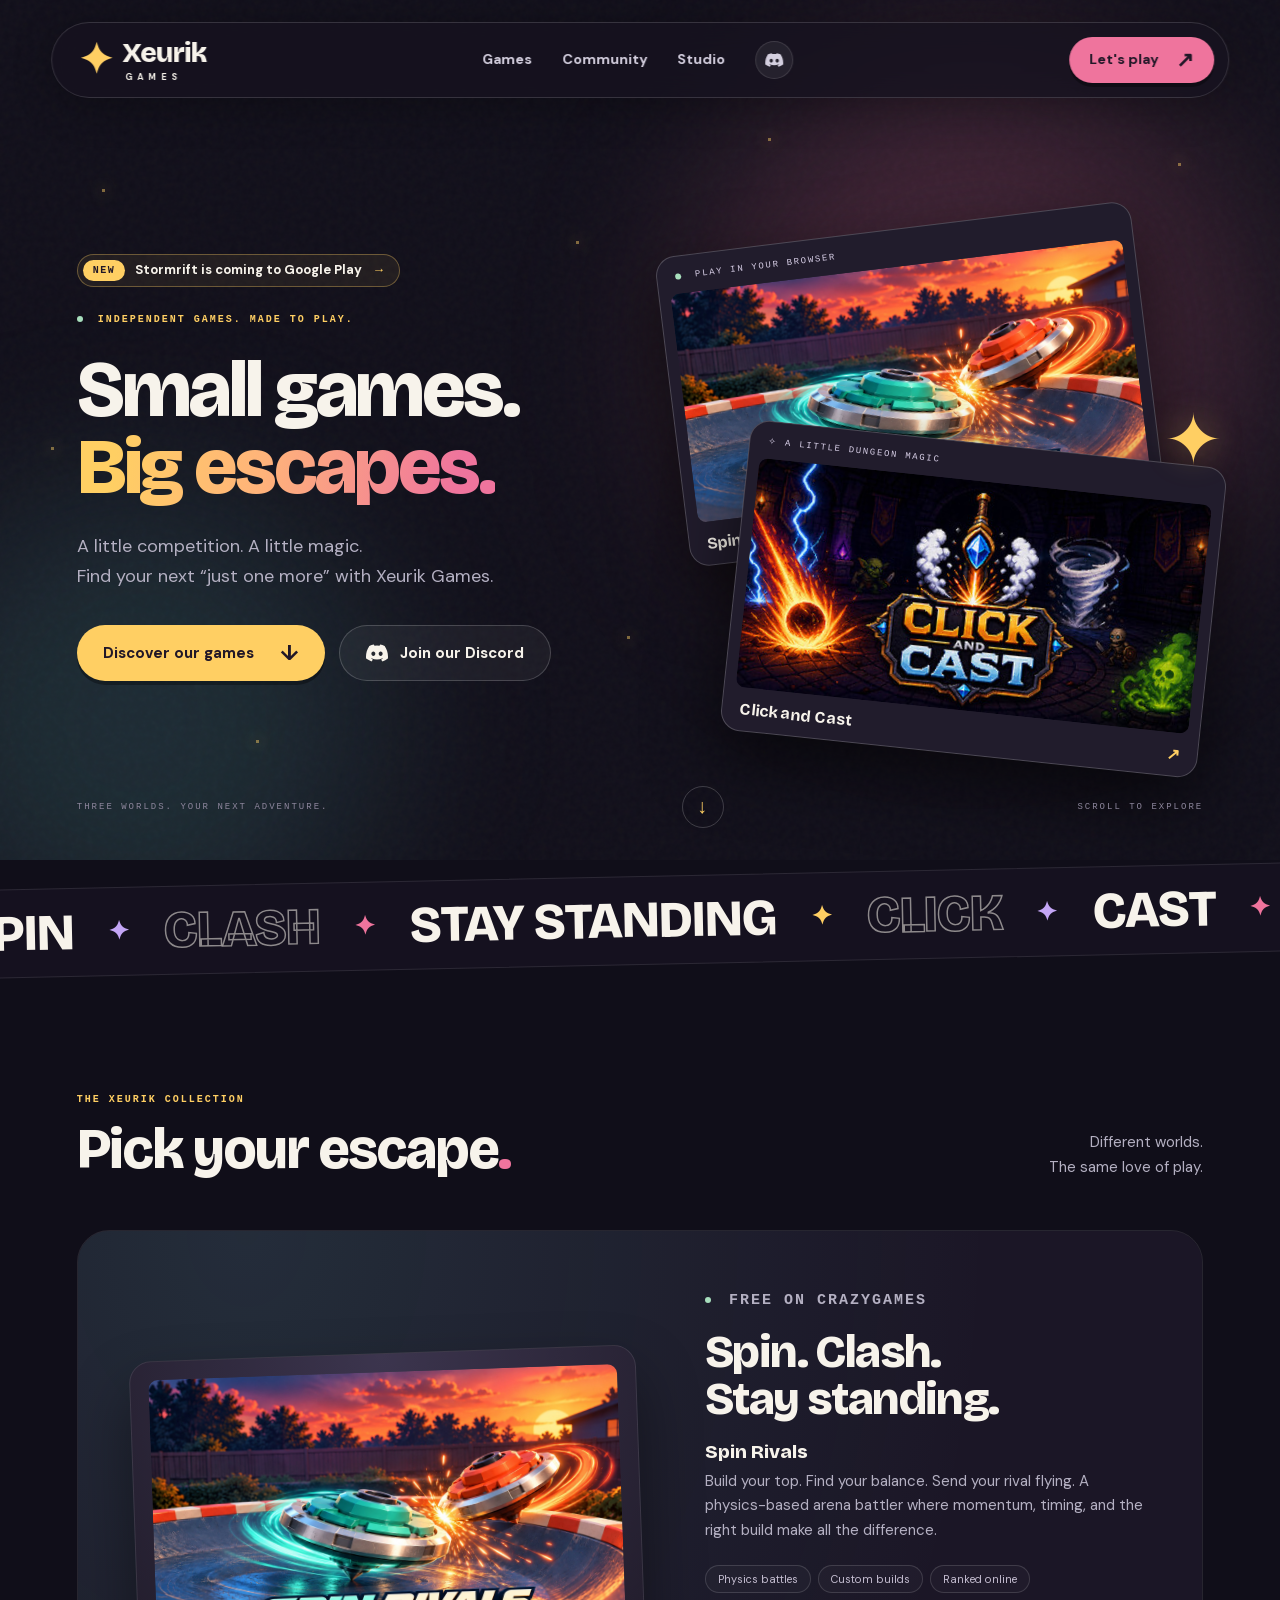
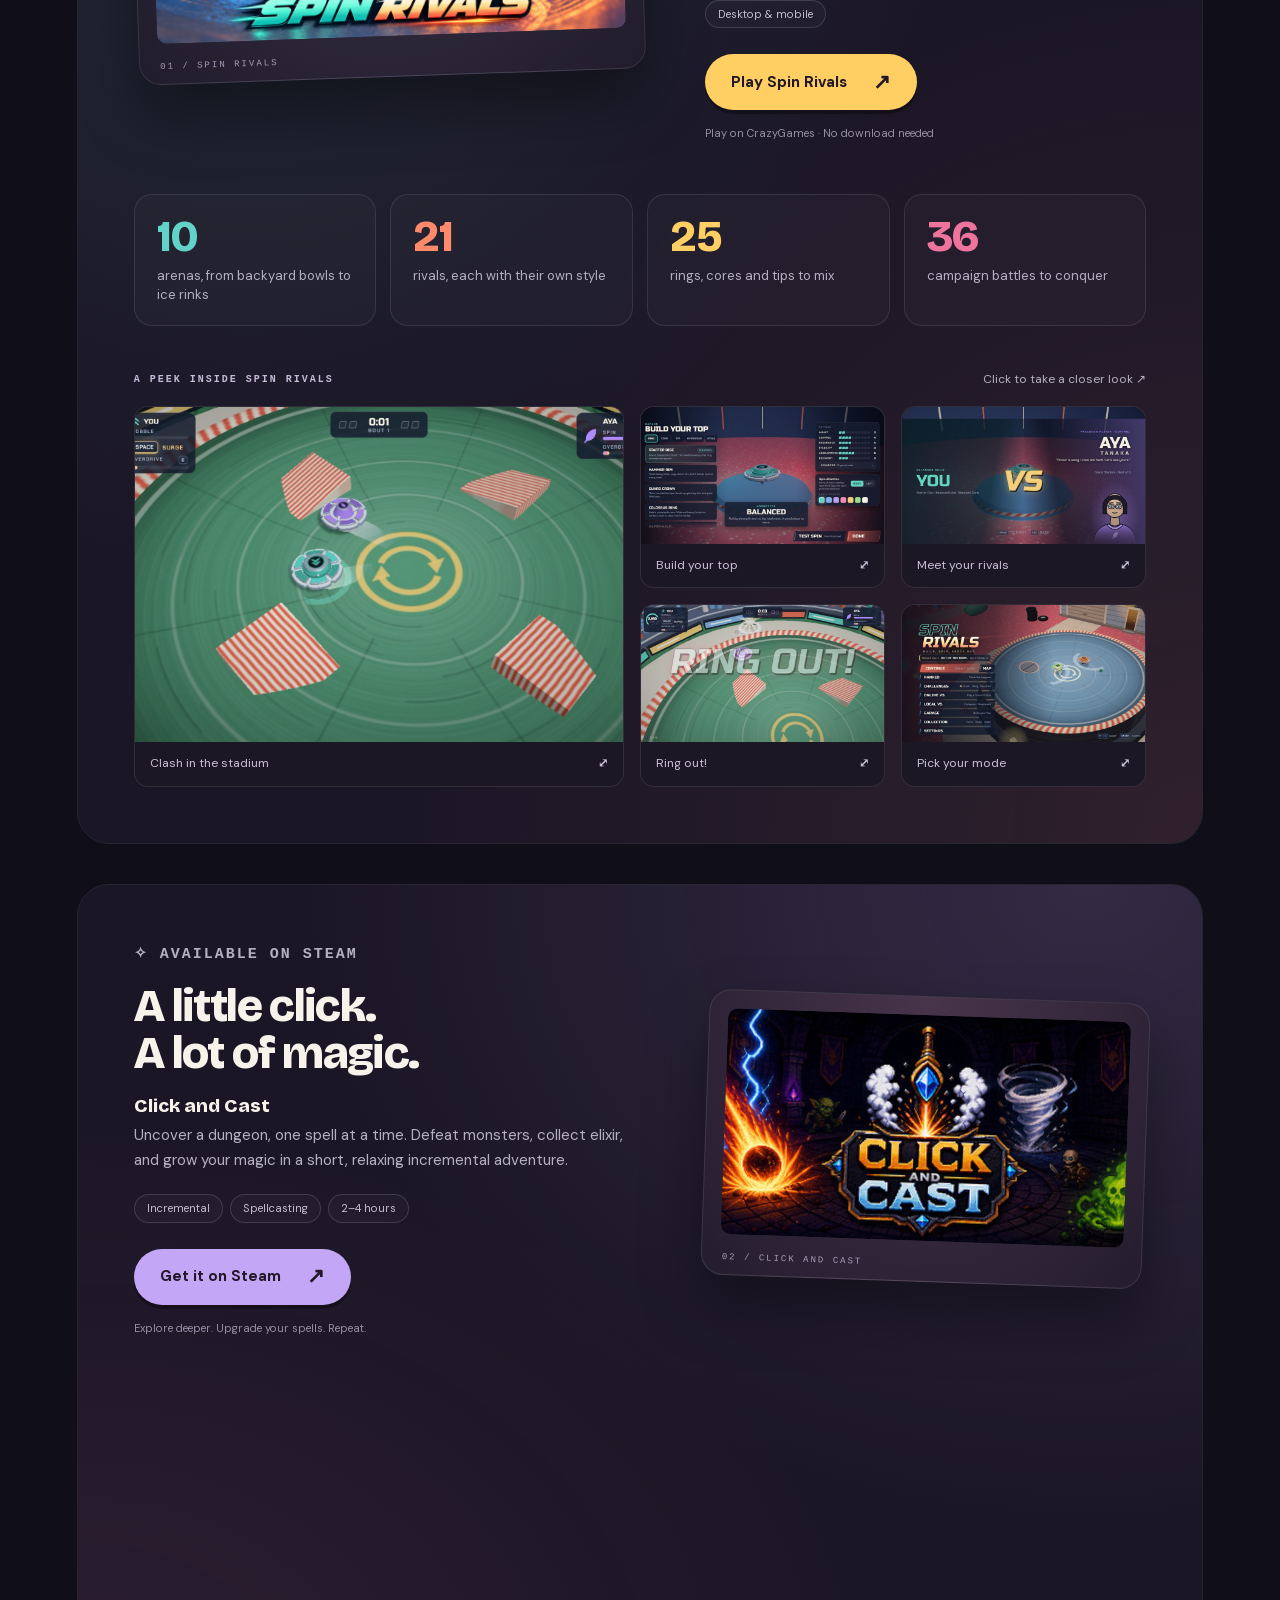
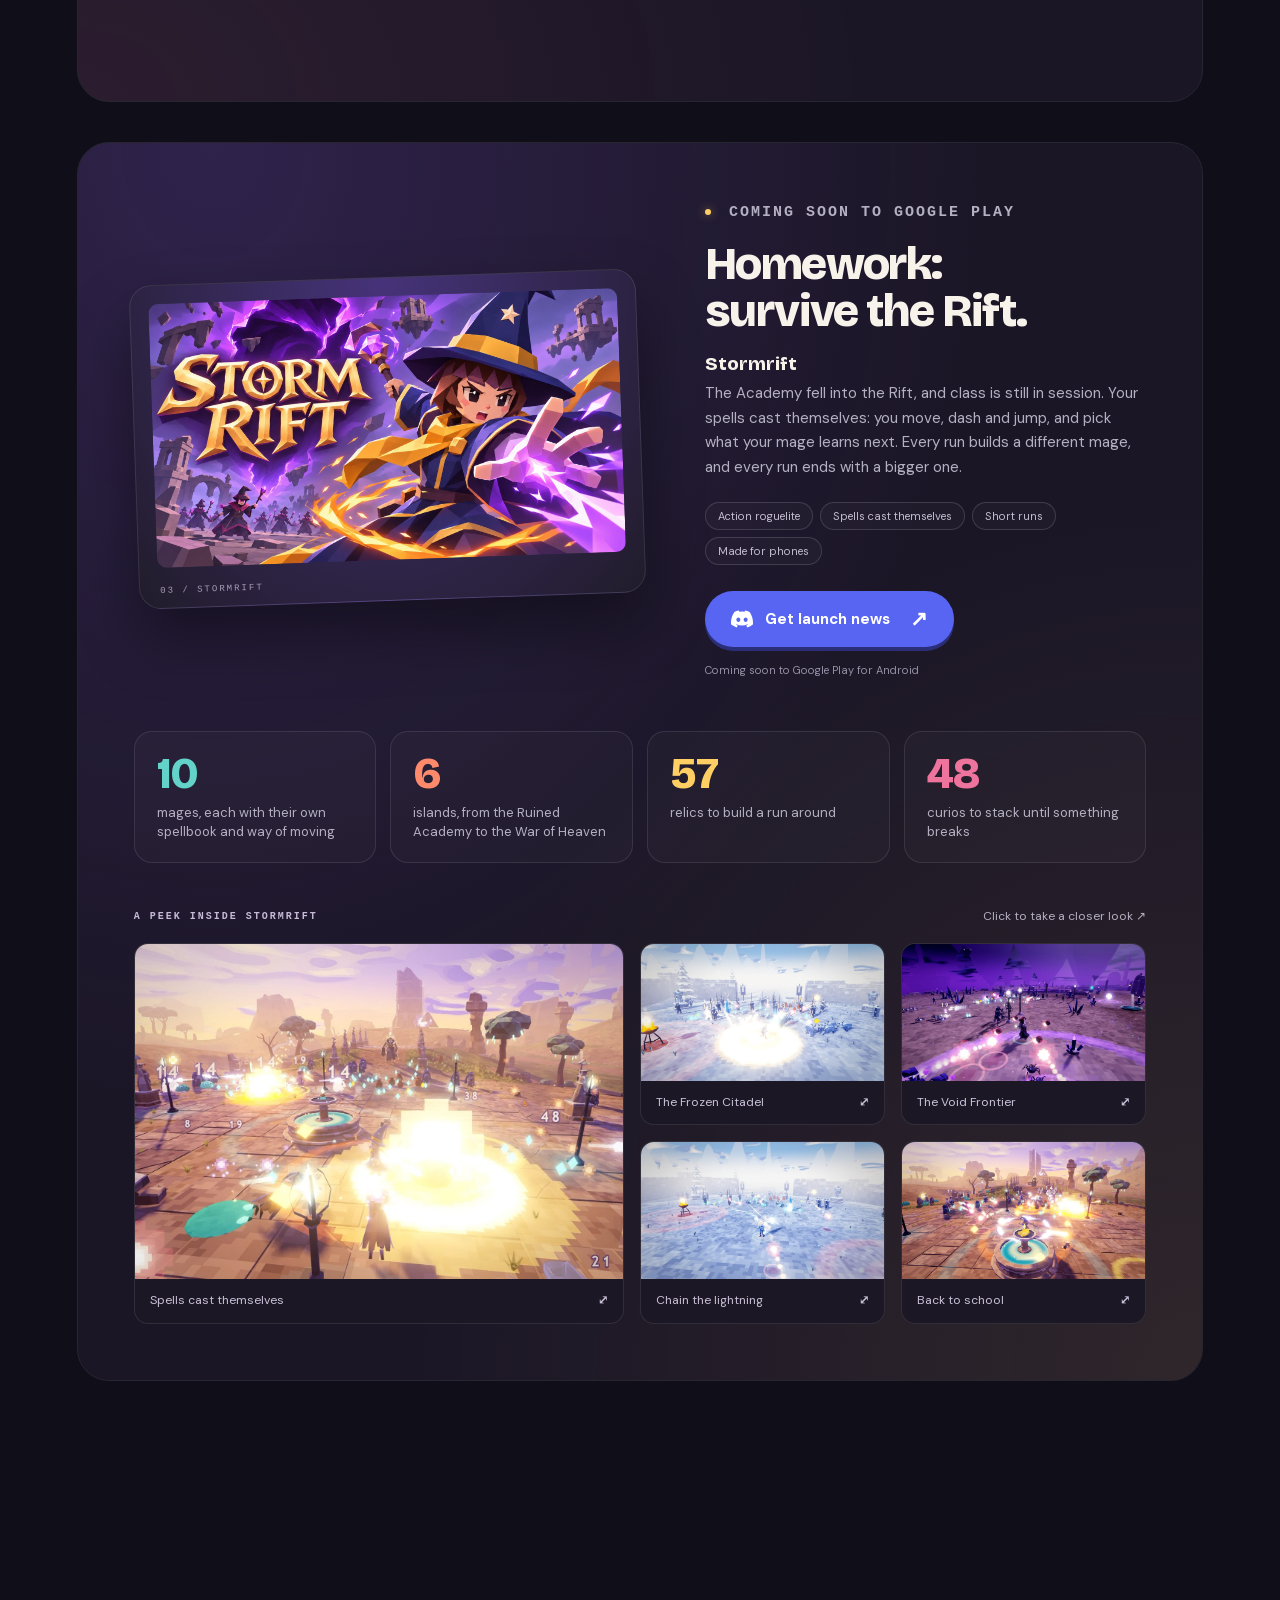
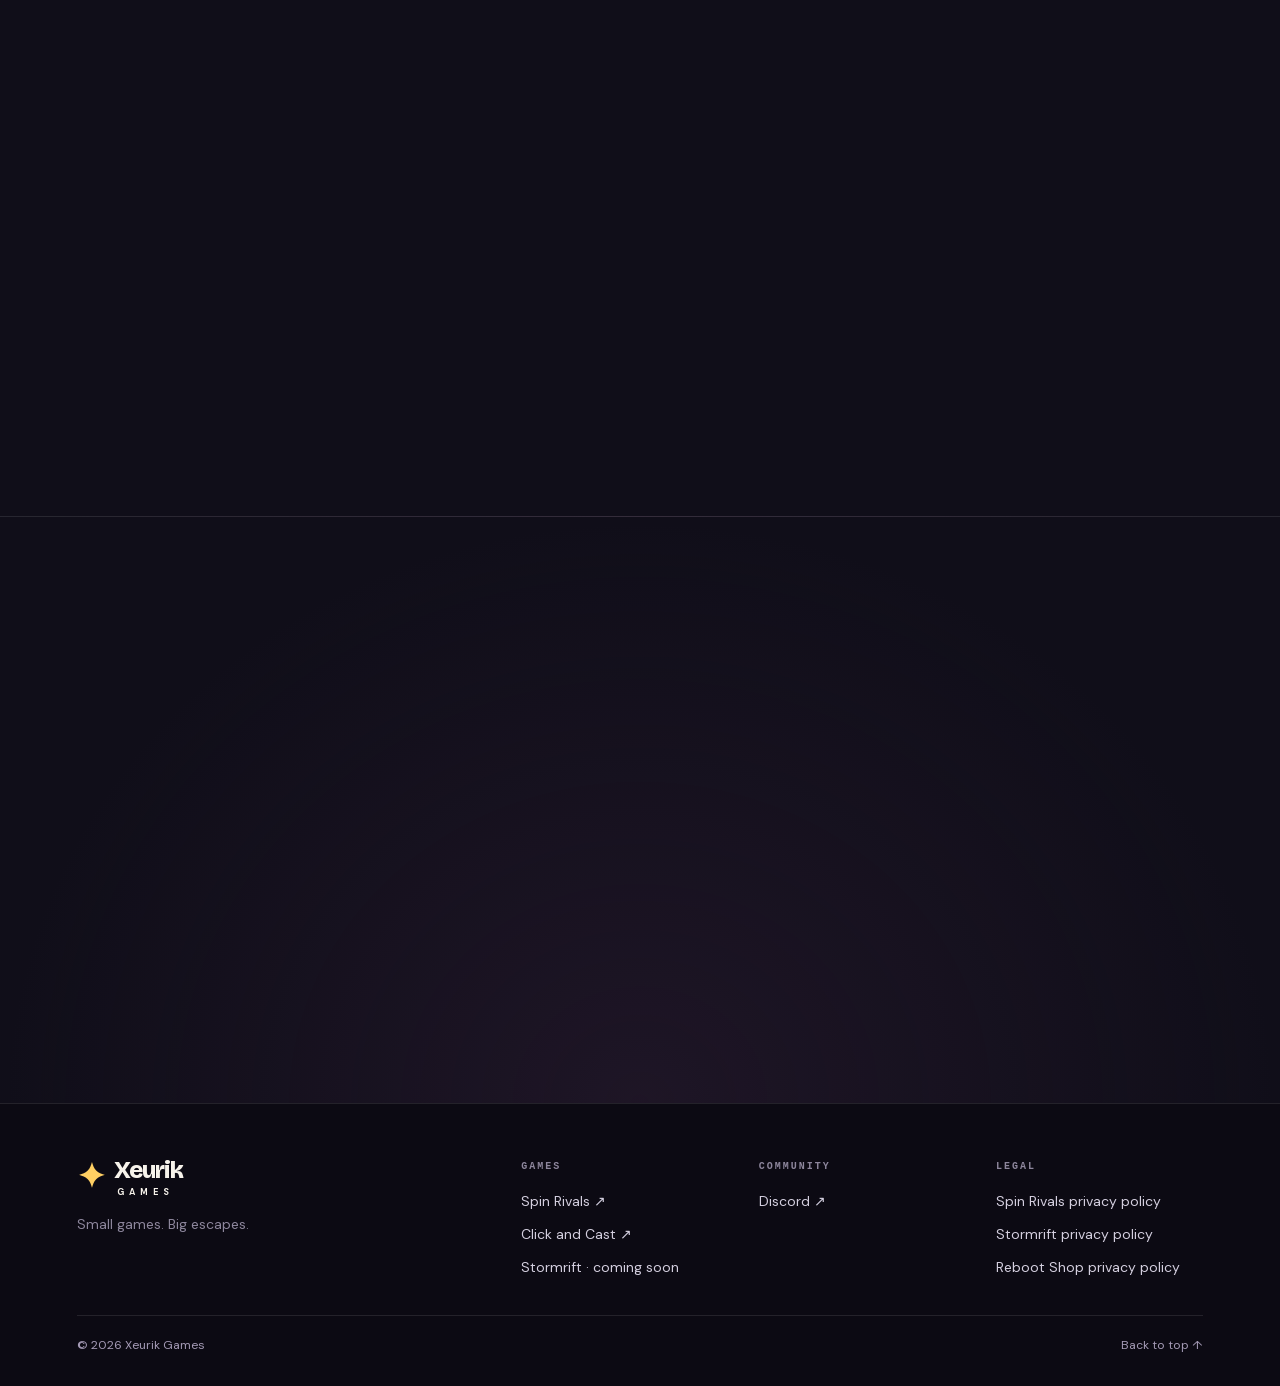
==== commit d24677f3: "Add Stormrift and privacy policies for Spin Rivals, Stormrift and Reboot Shop - Stormrift section an" ====
--- a/index.html
+++ b/index.html
@@ -4,10 +4,10 @@
   <meta charset="utf-8">
   <meta name="viewport" content="width=device-width, initial-scale=1">
   <title>Xeurik Games — Small games. Big escapes.</title>
-  <meta name="description" content="Discover Xeurik Games. Battle spinning tops in Spin Rivals and explore magical dungeons in Click and Cast.">
+  <meta name="description" content="Discover Xeurik Games. Battle spinning tops in Spin Rivals, explore magical dungeons in Click and Cast, and survive the Rift in Stormrift.">
   <meta name="theme-color" content="#100e19">
   <meta property="og:title" content="Xeurik Games — Small games. Big escapes.">
-  <meta property="og:description" content="A little competition. A little magic. Discover Spin Rivals and Click and Cast.">
+  <meta property="og:description" content="A little competition. A little magic. Discover Spin Rivals, Click and Cast and Stormrift.">
   <meta property="og:type" content="website">
   <meta property="og:url" content="https://xeurik-games.github.io/">
   <meta property="og:image" content="https://xeurik-games.github.io/assets/spin-rivals.png">
@@ -15,9 +15,9 @@
   <link rel="icon" href="assets/favicon.svg" type="image/svg+xml">
   <link rel="preload" href="assets/fonts/bricolage-grotesque.woff2" as="font" type="font/woff2" crossorigin>
   <link rel="preload" href="assets/fonts/dm-sans.woff2" as="font" type="font/woff2" crossorigin>
-  <link rel="stylesheet" href="styles.css?v=3">
+  <link rel="stylesheet" href="styles.css?v=4">
   <script>document.documentElement.classList.add('js')</script>
-  <script src="script.js?v=3" defer></script>
+  <script src="script.js?v=4" defer></script>
 </head>
 <body>
 <a class="skip" href="#main">Skip to content</a>
@@ -40,6 +40,7 @@
     <div class="glow glow-teal" aria-hidden="true"></div>
     <div class="stars" aria-hidden="true"><i></i><i></i><i></i><i></i><i></i><i></i><i></i><i></i></div>
     <div class="hero-content">
+      <a class="news-pill" href="#stormrift"><b>New</b> Stormrift is coming to Google Play <span aria-hidden="true">→</span></a>
       <p class="eyebrow"><span class="live-dot"></span> Independent games. Made to play.</p>
       <h1 id="hero-title">Small games.<br><span class="shine">Big escapes.</span></h1>
       <p class="hero-copy">A little competition. A little magic.<br>Find your next “just one more” with Xeurik Games.</p>
@@ -53,13 +54,13 @@
       <a class="art-card cast-card" href="#click-and-cast"><span class="card-label">✧ A LITTLE DUNGEON MAGIC</span><img src="assets/click-and-cast.jpg" width="460" height="215" alt="Click and Cast game artwork" fetchpriority="high"><span class="art-caption">Click and Cast <span aria-hidden="true">↗</span></span></a>
       <span class="orbit-star" aria-hidden="true">✦</span>
     </div>
-    <div class="hero-bottom"><span>TWO WORLDS. YOUR NEXT ADVENTURE.</span><a href="#games" aria-label="Scroll to our games">↓</a><span>SCROLL TO EXPLORE</span></div>
+    <div class="hero-bottom"><span>THREE WORLDS. YOUR NEXT ADVENTURE.</span><a href="#games" aria-label="Scroll to our games">↓</a><span>SCROLL TO EXPLORE</span></div>
   </section>
 
   <div class="ticker-wrap" aria-hidden="true"><div class="ticker">
     <div class="ticker-track">
-      <span>Spin</span><b>✦</b><span class="outline">Clash</span><b>✦</b><span>Stay standing</span><b>✦</b><span class="outline">Click</span><b>✦</b><span>Cast</span><b>✦</b><span class="outline">Explore</span><b>✦</b>
-      <span>Spin</span><b>✦</b><span class="outline">Clash</span><b>✦</b><span>Stay standing</span><b>✦</b><span class="outline">Click</span><b>✦</b><span>Cast</span><b>✦</b><span class="outline">Explore</span><b>✦</b>
+      <span>Spin</span><b>✦</b><span class="outline">Clash</span><b>✦</b><span>Stay standing</span><b>✦</b><span class="outline">Click</span><b>✦</b><span>Cast</span><b>✦</b><span class="outline">Explore</span><b>✦</b><span>Survive</span><b>✦</b><span class="outline">The Rift</span><b>✦</b>
+      <span>Spin</span><b>✦</b><span class="outline">Clash</span><b>✦</b><span>Stay standing</span><b>✦</b><span class="outline">Click</span><b>✦</b><span>Cast</span><b>✦</b><span class="outline">Explore</span><b>✦</b><span>Survive</span><b>✦</b><span class="outline">The Rift</span><b>✦</b>
     </div>
   </div></div>
 
@@ -115,6 +116,35 @@
         <a href="assets/click-and-cast-3.jpg" data-lightbox><img src="assets/click-and-cast-3.jpg" width="1920" height="1080" alt="Click and Cast dungeon enemies and upgrades" loading="lazy"><span>Keep discovering <b aria-hidden="true">⤢</b></span></a>
       </div>
     </article>
+
+    <article class="game-panel storm-panel" id="stormrift" aria-labelledby="storm-title">
+      <div class="game" data-reveal>
+        <div class="game-art storm-art"><img src="assets/stormrift.jpg" width="1600" height="900" alt="Stormrift artwork: Ari, an apprentice mage, casts a spell in front of the storming Rift" loading="lazy"><span class="image-note">03 / STORMRIFT</span></div>
+        <div class="game-copy">
+          <p class="eyebrow"><span class="live-dot soon"></span> Coming soon to Google Play</p>
+          <h3 id="storm-title">Homework:<br>survive the Rift.</h3>
+          <p class="game-title">Stormrift</p>
+          <p>The Academy fell into the Rift, and class is still in session. Your spells cast themselves: you move, dash and jump, and pick what your mage learns next. Every run builds a different mage, and every run ends with a bigger one.</p>
+          <ul class="tags" aria-label="Game features"><li>Action roguelite</li><li>Spells cast themselves</li><li>Short runs</li><li>Made for phones</li></ul>
+          <a class="button discord" href="https://discord.gg/SkzYmR8vNn" target="_blank" rel="noopener noreferrer"><svg class="discord-icon" width="22" height="22" aria-hidden="true" focusable="false"><use href="#discord-glyph"/></svg>Get launch news <span aria-hidden="true">↗</span></a>
+          <p class="fine">Coming soon to Google Play for Android</p>
+        </div>
+      </div>
+      <ul class="facts" aria-label="Stormrift in numbers" data-reveal>
+        <li><b>10</b><span>mages, each with their own spellbook and way of moving</span></li>
+        <li><b>6</b><span>islands, from the Ruined Academy to the War of Heaven</span></li>
+        <li><b>57</b><span>relics to build a run around</span></li>
+        <li><b>48</b><span>curios to stack until something breaks</span></li>
+      </ul>
+      <div class="gallery-heading" data-reveal><p class="eyebrow">A peek inside Stormrift</p><span>Click to take a closer look ↗</span></div>
+      <div class="gallery bento" data-reveal>
+        <a href="assets/stormrift-1.jpg" data-lightbox><img src="assets/stormrift-1.jpg" width="1600" height="900" alt="Ari's spells burst through a crowd in the Ruined Academy" loading="lazy"><span>Spells cast themselves <b aria-hidden="true">⤢</b></span></a>
+        <a href="assets/stormrift-2.jpg" data-lightbox><img src="assets/stormrift-2.jpg" width="1600" height="900" alt="Lyra holds the line against a horde in the Frozen Citadel" loading="lazy"><span>The Frozen Citadel <b aria-hidden="true">⤢</b></span></a>
+        <a href="assets/stormrift-3.jpg" data-lightbox><img src="assets/stormrift-3.jpg" width="1600" height="900" alt="Kael fights through the crystals of the Void Frontier" loading="lazy"><span>The Void Frontier <b aria-hidden="true">⤢</b></span></a>
+        <a href="assets/stormrift-4.jpg" data-lightbox><img src="assets/stormrift-4.jpg" width="1600" height="900" alt="Lightning arcs across the snow of the Frozen Citadel" loading="lazy"><span>Chain the lightning <b aria-hidden="true">⤢</b></span></a>
+        <a href="assets/stormrift-5.jpg" data-lightbox><img src="assets/stormrift-5.jpg" width="1600" height="900" alt="A fight around the fountain of the Ruined Academy" loading="lazy"><span>Back to school <b aria-hidden="true">⤢</b></span></a>
+      </div>
+    </article>
   </section>
 
   <section class="community" id="community" aria-labelledby="community-title">
@@ -127,9 +157,9 @@
         <p class="fine">Free to join · Open to everyone</p>
       </div>
       <ul class="perks">
-        <li><b class="perk-icon yellow-text" aria-hidden="true">✦</b><strong>Share your builds</strong><span>Swap ring, core and tip setups and the tactics behind them.</span></li>
+        <li><b class="perk-icon yellow-text" aria-hidden="true">✦</b><strong>Share your builds</strong><span>Swap top setups, mage builds and the tactics behind them.</span></li>
         <li><b class="perk-icon pink-text" aria-hidden="true">◎</b><strong>Find a rival</strong><span>Post a room code and settle it in a best of three.</span></li>
-        <li><b class="perk-icon mint-text" aria-hidden="true">✚</b><strong>Report bugs and ideas</strong><span>Forums for both games, tagged so nothing gets lost.</span></li>
+        <li><b class="perk-icon mint-text" aria-hidden="true">✚</b><strong>Report bugs and ideas</strong><span>Forums for every game, tagged so nothing gets lost.</span></li>
         <li><b class="perk-icon lilac-text" aria-hidden="true">✧</b><strong>Hear it first</strong><span>Updates and patch notes land in announcements first.</span></li>
       </ul>
     </div>
@@ -140,7 +170,7 @@
       <div class="studio-mark" aria-hidden="true">✦</div>
       <p class="eyebrow">Hello, we’re Xeurik Games</p>
       <h2>Made with curiosity.<br>Played for the fun of it.</h2>
-      <p>From the rush of an arena clash to the quiet joy of a dungeon discovery, Xeurik Games is a home for small adventures you can make your own.</p>
+      <p>From the rush of an arena clash to the quiet joy of a dungeon discovery and one more run through the Rift, Xeurik Games is a home for small adventures you can make your own.</p>
       <a class="text-link" href="#games">Find your next game <span aria-hidden="true">↗</span></a>
     </div>
   </section>
@@ -156,10 +186,17 @@
       <p class="eyebrow">Games</p>
       <a href="https://www.crazygames.com/game/spin-rivals-nrp" target="_blank" rel="noopener noreferrer">Spin Rivals ↗</a>
       <a href="https://store.steampowered.com/app/4827230/Click_and_Cast/" target="_blank" rel="noopener noreferrer">Click and Cast ↗</a>
+      <a href="#stormrift">Stormrift · coming soon</a>
     </nav>
     <nav class="footer-col" aria-label="Community">
       <p class="eyebrow">Community</p>
       <a href="https://discord.gg/SkzYmR8vNn" target="_blank" rel="noopener noreferrer">Discord ↗</a>
+    </nav>
+    <nav class="footer-col" aria-label="Legal">
+      <p class="eyebrow">Legal</p>
+      <a href="spin-rivals/privacy.html">Spin Rivals privacy policy</a>
+      <a href="stormrift/privacy.html">Stormrift privacy policy</a>
+      <a href="reboot-shop/privacy.html">Reboot Shop privacy policy</a>
     </nav>
   </div>
   <div class="wrap footer-bottom"><p>© <span id="year">2026</span> Xeurik Games</p><a href="#">Back to top ↑</a></div>
--- a/styles.css
+++ b/styles.css
@@ -96,6 +96,15 @@
 .glow-pink { width: 560px; height: 560px; right: 2%; top: 8%; background: #ef749d38; }
 .glow-teal { width: 480px; height: 480px; left: -8%; bottom: -12%; background: #63d2c826; animation-delay: -9s; }
 .hero-content, .hero-games { position: relative; z-index: 1; }
+.news-pill {
+  display: inline-flex; align-items: center; gap: 10px; margin: 0 0 24px; padding: 5px 14px 5px 5px;
+  border: 1px solid #ffcf6355; border-radius: 99px; background: #ffcf6312;
+  font-size: 13px; font-weight: 700; line-height: 1.4; transition: background .2s, border-color .2s;
+}
+.news-pill b { padding: 2px 10px; border-radius: 99px; background: var(--yellow); color: #211727; font: 700 10px/1.7 var(--mono); letter-spacing: 1.5px; text-transform: uppercase; }
+.news-pill > span { color: var(--yellow); transition: translate .2s; }
+.news-pill:hover { background: #ffcf6324; border-color: var(--yellow); }
+.news-pill:hover > span { translate: 3px 0; }
 .eyebrow {
   font: 700 10px/1.8 var(--mono); letter-spacing: 2px; text-transform: uppercase;
   color: var(--yellow); margin: 0 0 22px;
@@ -176,6 +185,7 @@
 .game-panel::before { content: ""; position: absolute; inset: 0; z-index: -1; pointer-events: none; }
 .spin-panel::before { background: radial-gradient(ellipse at 15% 0%, #63d2c81f, transparent 55%), radial-gradient(ellipse at 100% 100%, #ff8a6b17, transparent 50%), var(--panel); }
 .cast-panel::before { background: radial-gradient(ellipse at 90% 0%, #c4a6f624, transparent 55%), radial-gradient(ellipse at 0% 100%, #ef749d14, transparent 50%), var(--panel); }
+.storm-panel::before { background: radial-gradient(ellipse at 12% 0%, #8b5cf62e, transparent 55%), radial-gradient(ellipse at 100% 100%, #ffcf6317, transparent 50%), var(--panel); }
 .game { display: grid; grid-template-columns: 1.15fr 1fr; gap: 64px; align-items: center; }
 .game-art {
   position: relative; padding: 18px 18px 40px; border-radius: 22px;
@@ -199,6 +209,8 @@
 .reverse .game-art:hover { rotate: 0deg; }
 .reverse .game-copy { grid-column: 1; grid-row: 1; }
 .cast-art { background: radial-gradient(ellipse at top, #48344b, #241d2e); }
+.storm-art { background: radial-gradient(ellipse at top, #46337a, #211c2b); }
+.game-copy .button.discord { box-shadow: 0 4px 0 #2b2f7a; }
 
 .facts { list-style: none; padding: 0; margin: 52px 0 8px; display: grid; grid-template-columns: repeat(4, 1fr); gap: 14px; }
 .facts li { padding: 20px 22px; border: 1px solid var(--line); border-radius: 18px; background: #ffffff06; }
@@ -256,7 +268,7 @@
 
 /* ---------- Footer ---------- */
 .footer { border-top: 1px solid var(--line); background: #0c0a13; }
-.footer-grid { display: grid; grid-template-columns: 2fr 1fr 1fr; gap: 30px; padding: 54px 0 36px; }
+.footer-grid { display: grid; grid-template-columns: 2fr 1fr 1fr 1fr; gap: 30px; padding: 54px 0 36px; }
 .footer-brand p { color: var(--dim); font-size: 14px; margin: 16px 0 0; }
 .footer .brand { font-size: 24px; }
 .footer .brand-icon { font-size: 34px; }
@@ -267,6 +279,26 @@
 .footer-bottom { display: flex; justify-content: space-between; gap: 20px; padding: 20px 0 30px; border-top: 1px solid var(--line); font-size: 12px; color: #a59bb6; }
 .footer-bottom p { margin: 0; }
 
+/* ---------- Legal pages (stormrift/privacy.html) ---------- */
+.legal { padding: 170px 0 90px; background: radial-gradient(ellipse at 50% 0%, #8b5cf61f, transparent 60%); }
+.legal-inner { width: min(760px, 88%); margin: auto; }
+.legal .eyebrow { margin-bottom: 14px; }
+.legal h1 { font-size: clamp(40px, 6vw, 64px); margin: 0 0 14px; }
+.legal .updated { color: var(--dim); font-size: 14px; margin: 0 0 36px; }
+.legal h2 { font-size: clamp(26px, 3vw, 32px); margin: 48px 0 14px; }
+.legal p, .legal li { color: var(--muted); font-size: 16px; }
+.legal p { margin: 0 0 16px; }
+.legal ul { padding-left: 22px; margin: 0 0 16px; }
+.legal li { margin-bottom: 10px; }
+.legal li::marker { color: var(--yellow); }
+.legal strong { color: var(--text); }
+.legal a:not(.button) { color: var(--yellow); border-bottom: 1px solid #ffcf6355; transition: border-color .2s; }
+.legal a:not(.button):hover { border-color: var(--yellow); }
+.legal .summary { padding: 24px 28px; margin: 0 0 12px; border: 1px solid #ffcf6340; border-radius: 20px; background: #ffcf630a; }
+.legal .summary h2 { margin: 0 0 12px; font-size: 22px; }
+.legal .summary ul { margin: 0; }
+.legal .summary li:last-child { margin-bottom: 0; }
+
 /* ---------- Lightbox & misc ---------- */
 .skip { position: fixed; top: -70px; left: 20px; z-index: 30; background: var(--yellow); color: #111; padding: 12px; }
 .skip:focus { top: 10px; }
@@ -281,6 +313,8 @@
 .js [data-reveal] { opacity: 0; translate: 0 28px; transition: opacity .7s ease, translate .7s cubic-bezier(.2, .7, .2, 1); }
 .js [data-reveal].in { opacity: 1; translate: 0 0; }
 
+.live-dot.soon { background: var(--yellow); animation: none; box-shadow: 0 0 10px #ffcf6388; }
+
 @keyframes glimmer { to { opacity: .2; transform: translateY(-9px); } }
 @keyframes float { 50% { translate: 0 -12px; } }
 @keyframes twinkle { 50% { scale: .85; opacity: .75; rotate: 20deg; } }
@@ -322,7 +356,7 @@
   .brand-icon { font-size: 34px; }
   .brand-small { font-size: 8px; }
   .header nav { gap: 13px; font-size: 12px; }
-  .header nav a[href="#studio"] { display: none; }
+  .header nav a[href$="#studio"] { display: none; }
   .nav-discord { width: 34px; height: 34px; }
   .hero { display: block; padding: 135px 7% 100px; text-align: center; min-height: 0; }
   .hero .eyebrow { font-size: 8px; letter-spacing: 1.3px; }
@@ -371,6 +405,10 @@
   .studio-inner > p:not(.eyebrow) { font-size: 15px; }
   .footer-grid { grid-template-columns: 1fr 1fr; }
   .footer-brand { grid-column: span 2; }
+  .news-pill { font-size: 12px; margin-bottom: 20px; }
+  .legal { padding: 120px 0 60px; }
+  .legal .summary { padding: 20px; }
+  .legal p, .legal li { font-size: 15px; }
 }
 @media (prefers-reduced-motion: reduce) {
   html { scroll-behavior: auto; }
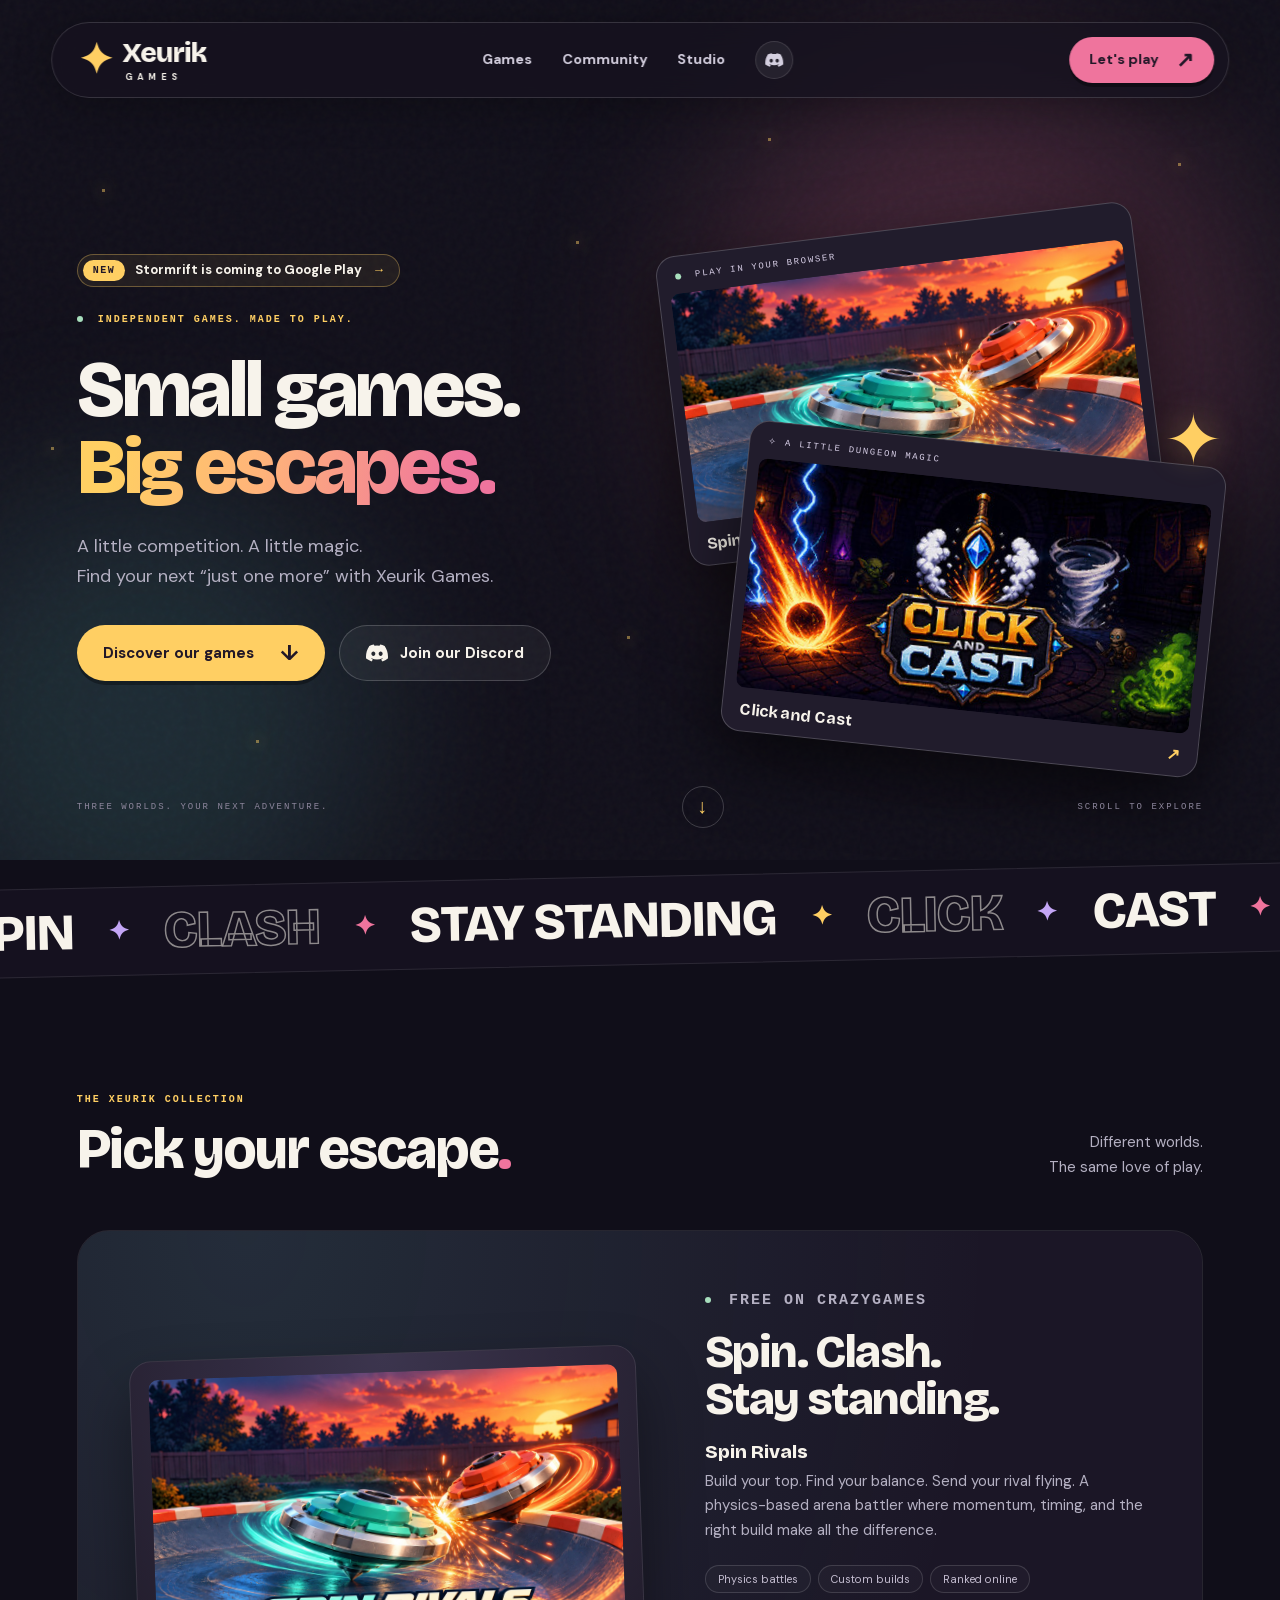
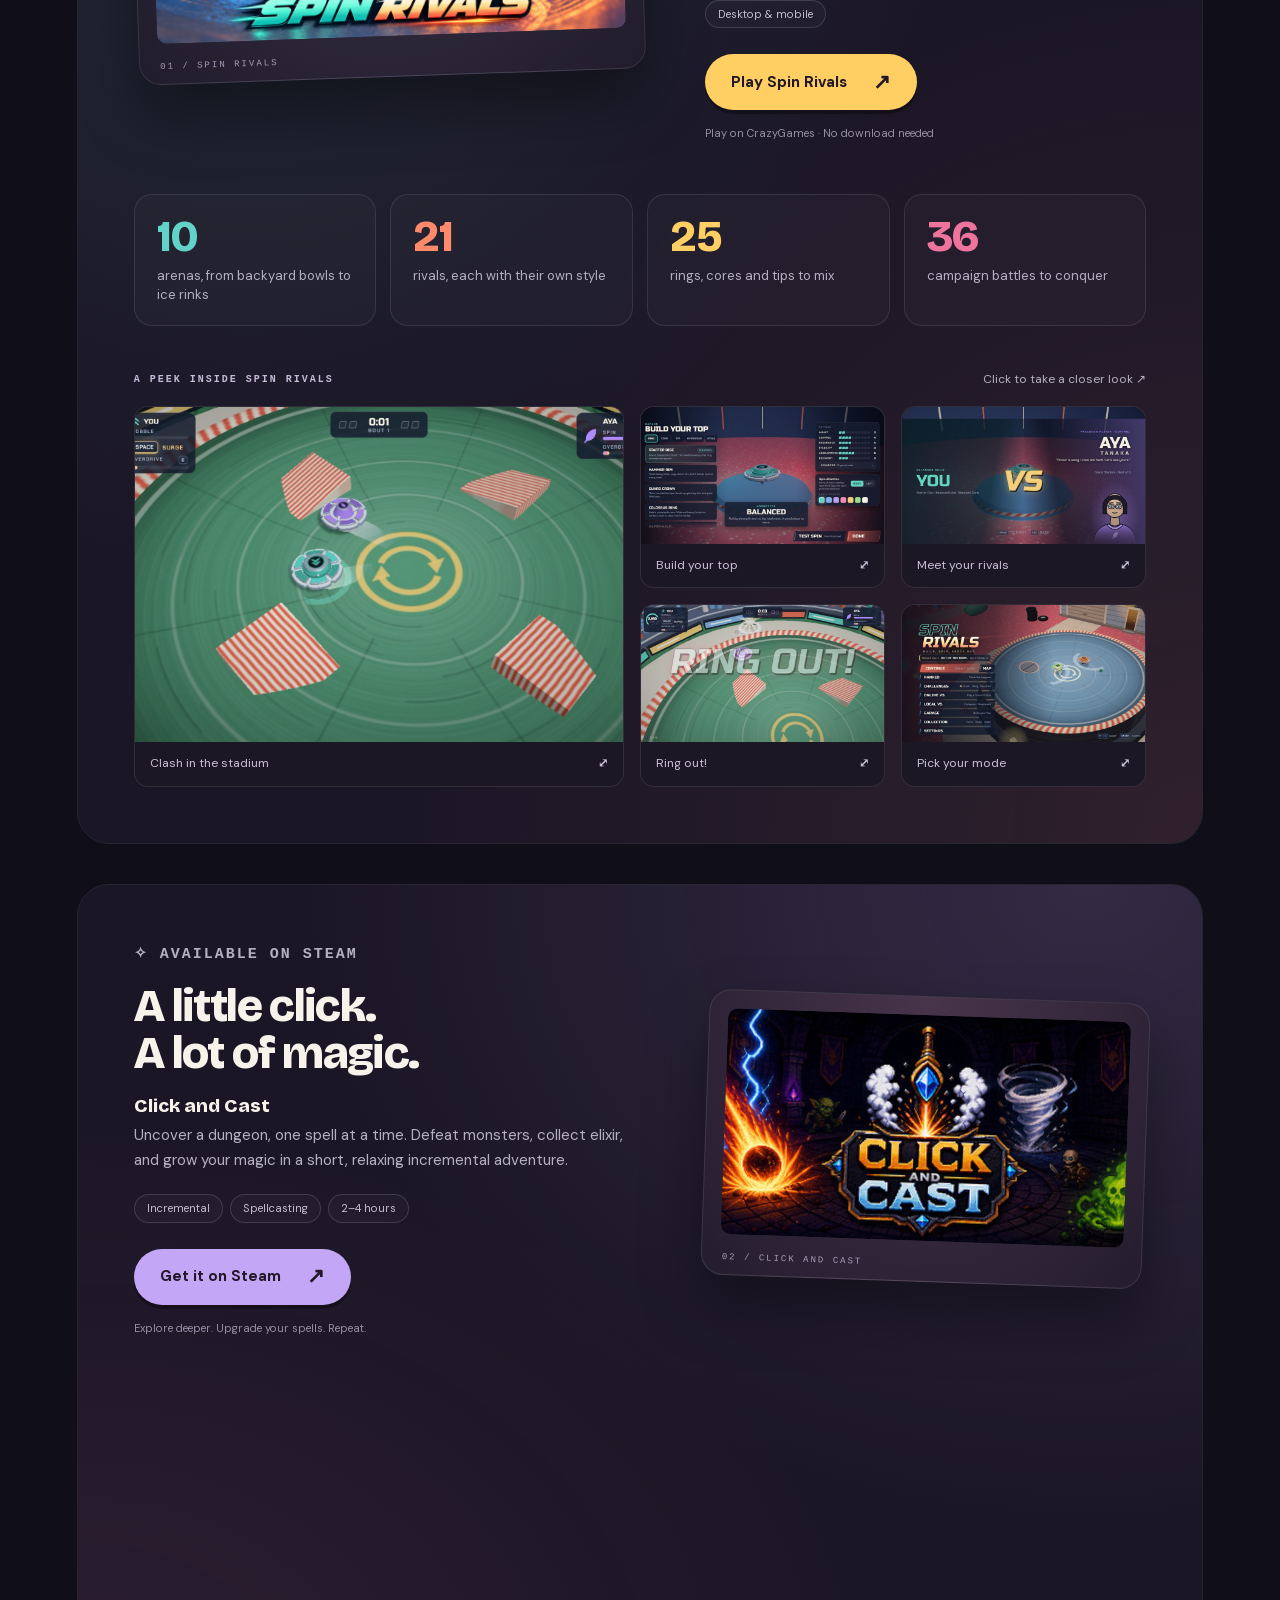
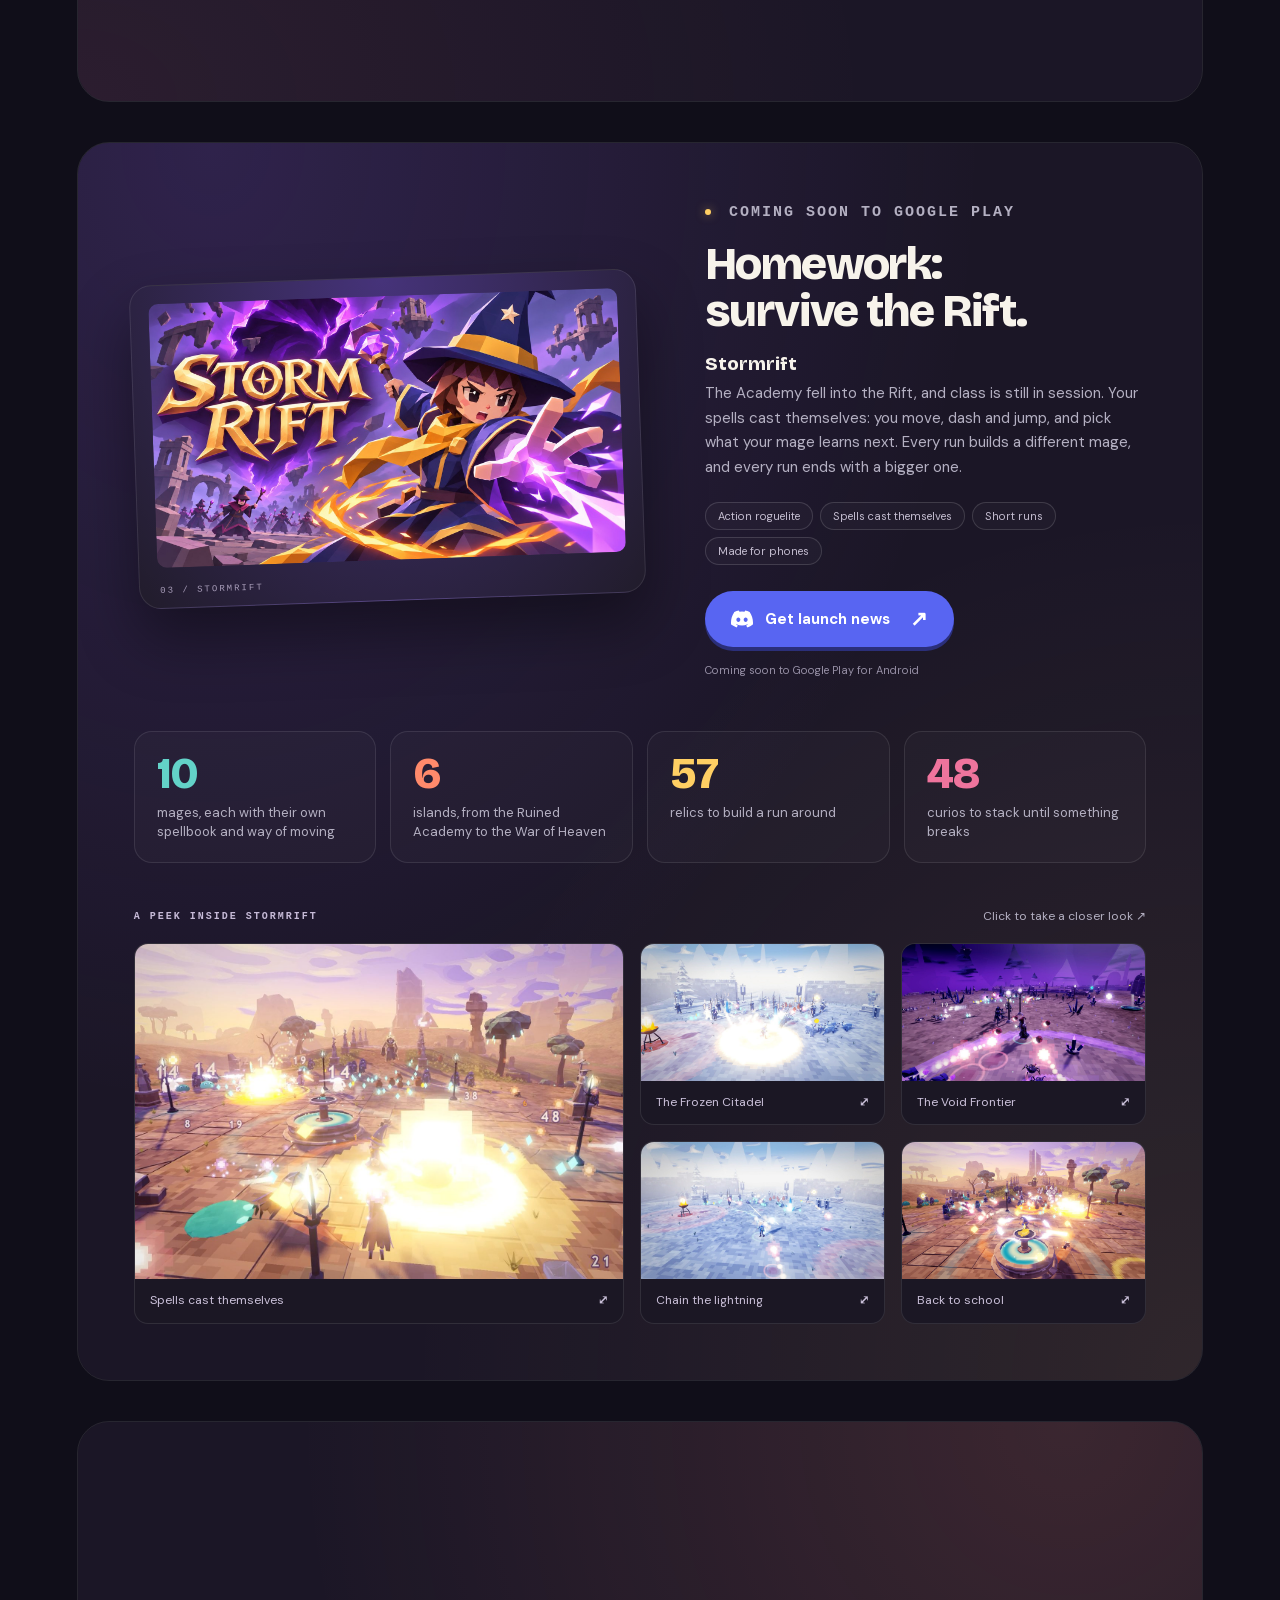
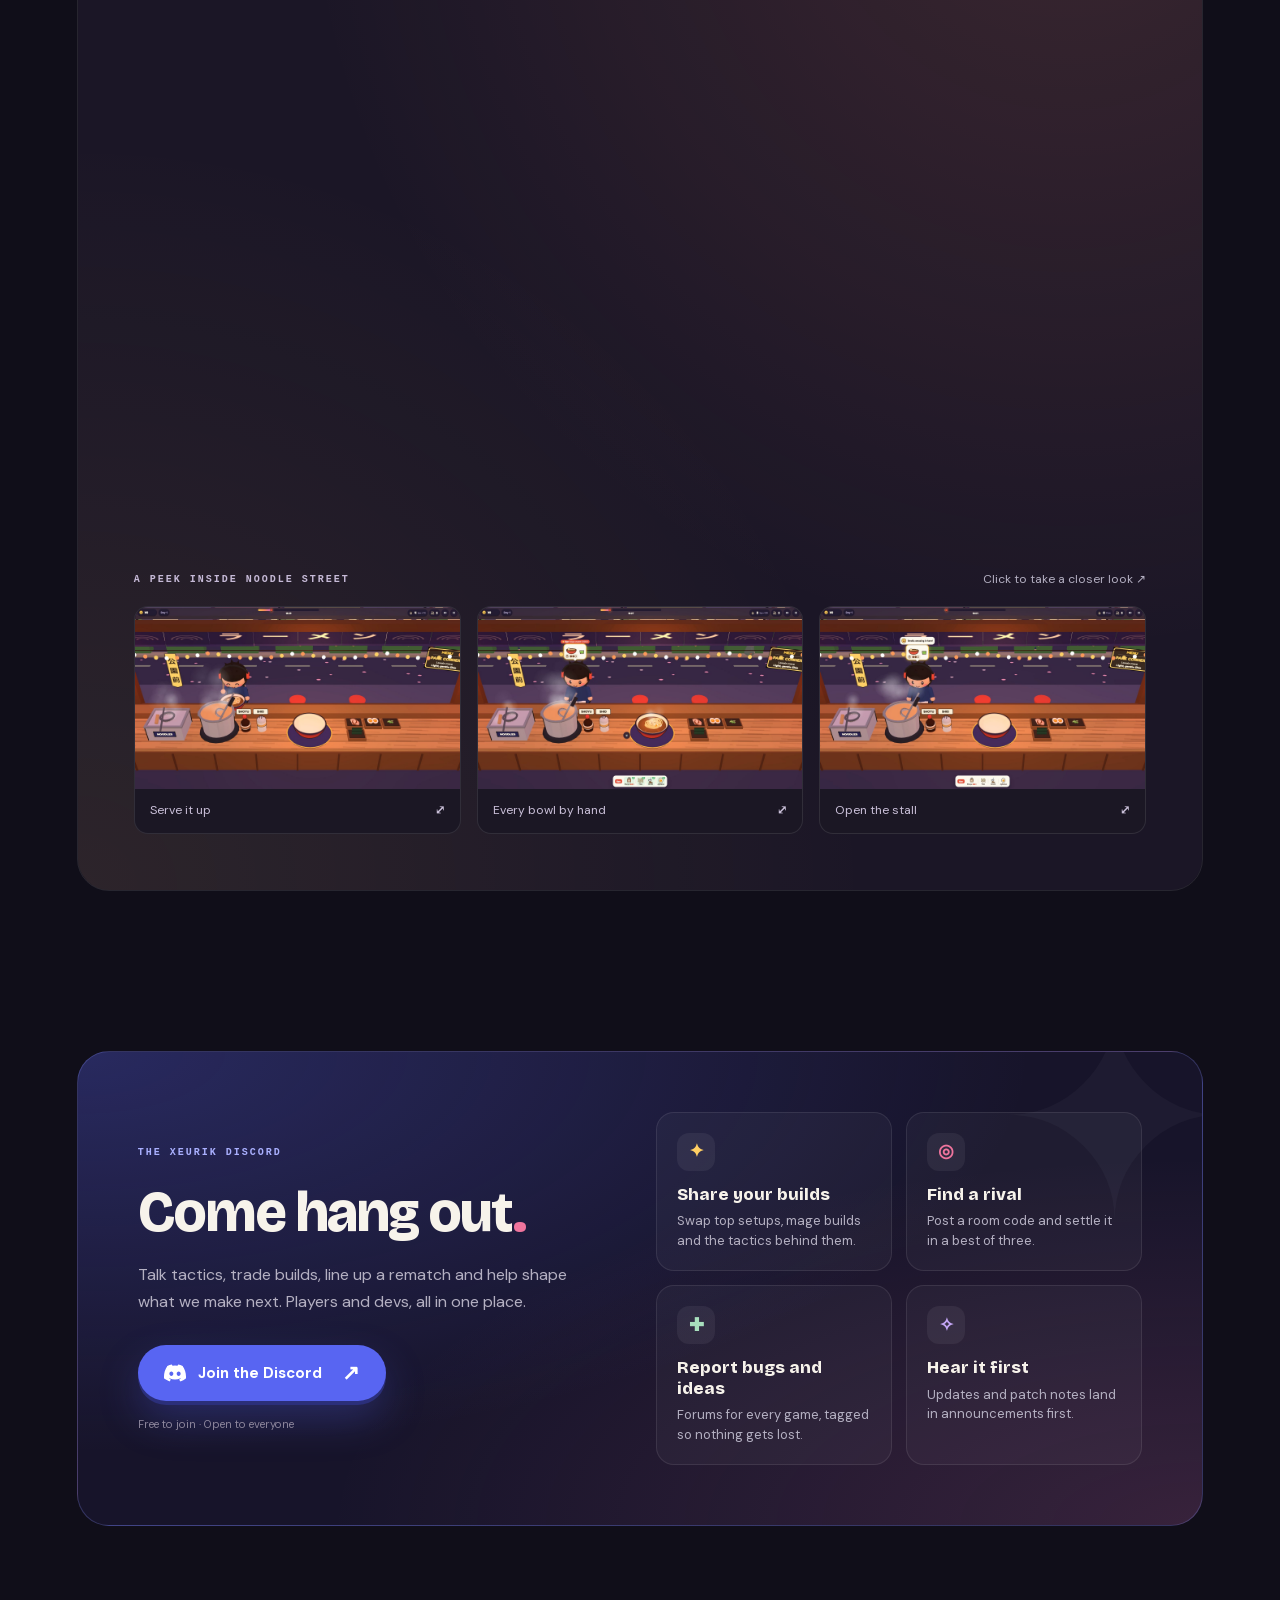
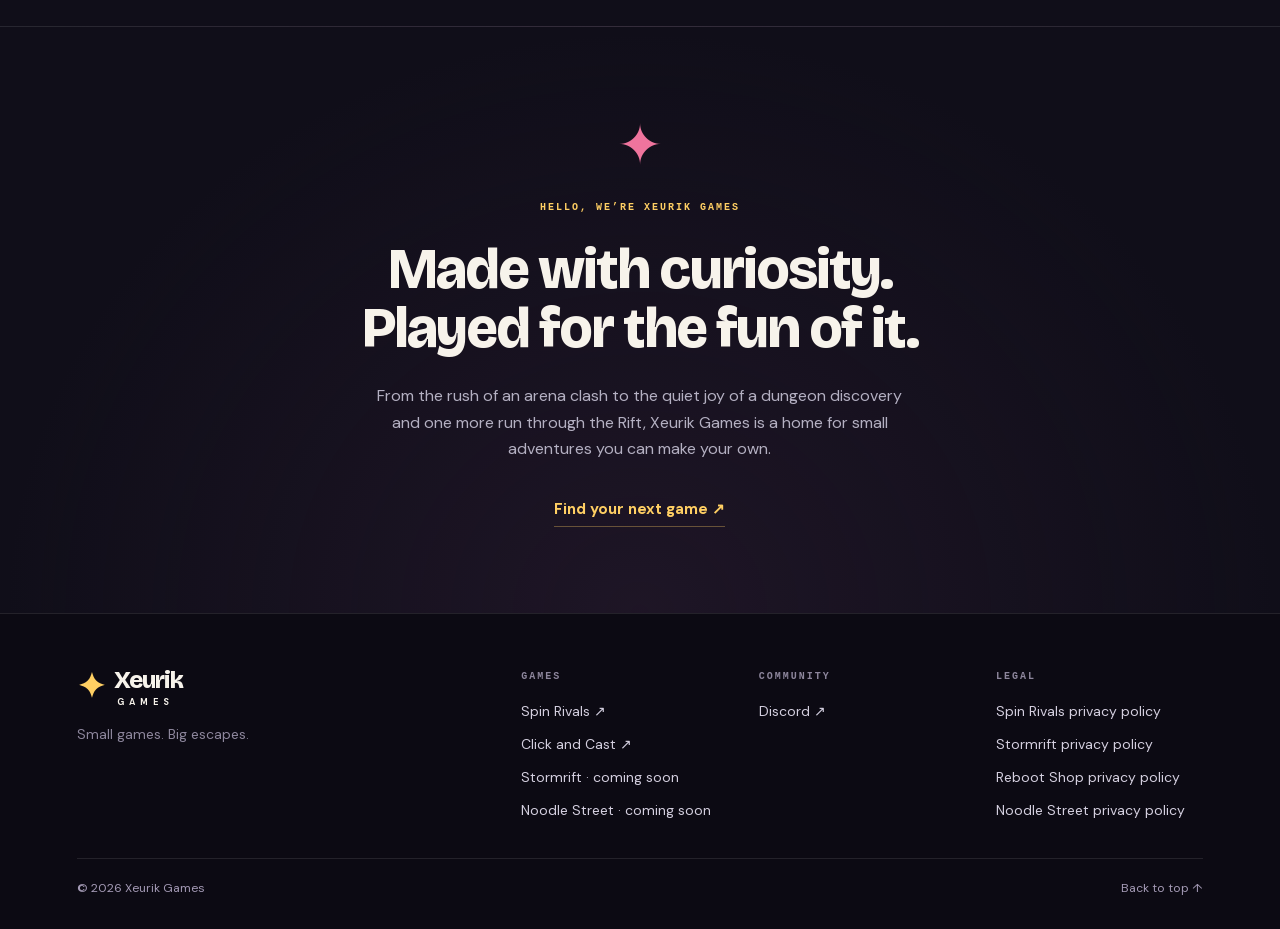
==== commit 8f0a42d9: "Add Noodle Street: homepage section and privacy policy Co-Authored-By: Claude Opus 5.5 <noreply@anth" ====
--- a/index.html
+++ b/index.html
@@ -15,7 +15,7 @@
   <link rel="icon" href="assets/favicon.svg" type="image/svg+xml">
   <link rel="preload" href="assets/fonts/bricolage-grotesque.woff2" as="font" type="font/woff2" crossorigin>
   <link rel="preload" href="assets/fonts/dm-sans.woff2" as="font" type="font/woff2" crossorigin>
-  <link rel="stylesheet" href="styles.css?v=4">
+  <link rel="stylesheet" href="styles.css?v=5">
   <script>document.documentElement.classList.add('js')</script>
   <script src="script.js?v=4" defer></script>
 </head>
@@ -145,6 +145,32 @@
         <a href="assets/stormrift-5.jpg" data-lightbox><img src="assets/stormrift-5.jpg" width="1600" height="900" alt="A fight around the fountain of the Ruined Academy" loading="lazy"><span>Back to school <b aria-hidden="true">⤢</b></span></a>
       </div>
     </article>
+    <article class="game-panel noodle-panel" id="noodle-street" aria-labelledby="noodle-title">
+      <div class="game reverse" data-reveal>
+        <div class="game-art noodle-art"><img src="assets/noodle-street.jpg" width="1600" height="900" alt="Noodle Street artwork: a smiling customer eats ramen at a cosy night-time noodle stall" loading="lazy"><span class="image-note">04 / NOODLE STREET</span></div>
+        <div class="game-copy">
+          <p class="eyebrow"><span class="live-dot soon"></span> Coming soon to Google Play</p>
+          <h3 id="noodle-title">One cart.<br>Every bowl by hand.</h3>
+          <p class="game-title">Noodle Street</p>
+          <p>Run a little ramen cart through the city at night. Cook the noodles, shake in the tare, pour the broth and top every bowl yourself, then take the cart from Park Corner to Home Street as the regulars start to know your name.</p>
+          <ul class="tags" aria-label="Game features"><li>Cosy cooking</li><li>Stall management</li><li>Four neighbourhoods</li><li>Plays offline</li></ul>
+          <a class="button discord" href="https://discord.gg/SkzYmR8vNn" target="_blank" rel="noopener noreferrer"><svg class="discord-icon" width="22" height="22" aria-hidden="true" focusable="false"><use href="#discord-glyph"/></svg>Get launch news <span aria-hidden="true">↗</span></a>
+          <p class="fine">Coming soon to Google Play for Android</p>
+        </div>
+      </div>
+      <ul class="facts" aria-label="Noodle Street in numbers" data-reveal>
+        <li><b>4</b><span>neighbourhoods, each with its own crowd and the ramen they crave</span></li>
+        <li><b>5</b><span>steps to every bowl: noodles, tare, broth, toppings, serve</span></li>
+        <li><b>3</b><span>recipes on your menu, built in the Menu Lab</span></li>
+        <li><b>★★★</b><span>stars to earn on every street</span></li>
+      </ul>
+      <div class="gallery-heading" data-reveal><p class="eyebrow">A peek inside Noodle Street</p><span>Click to take a closer look ↗</span></div>
+      <div class="gallery" data-reveal>
+        <a href="assets/noodle-street-1.jpg" data-lightbox><img src="assets/noodle-street-1.jpg" width="1600" height="900" alt="A happy customer slurps a bowl at the Park Corner stall" loading="lazy"><span>Serve it up <b aria-hidden="true">⤢</b></span></a>
+        <a href="assets/noodle-street-2.jpg" data-lightbox><img src="assets/noodle-street-2.jpg" width="1600" height="900" alt="A bowl of noodles waits for its toppings while a customer watches the order" loading="lazy"><span>Every bowl by hand <b aria-hidden="true">⤢</b></span></a>
+        <a href="assets/noodle-street-3.jpg" data-lightbox><img src="assets/noodle-street-3.jpg" width="1600" height="900" alt="The first customer of the night arrives at the counter" loading="lazy"><span>Open the stall <b aria-hidden="true">⤢</b></span></a>
+      </div>
+    </article>
   </section>
 
   <section class="community" id="community" aria-labelledby="community-title">
@@ -187,6 +213,7 @@
       <a href="https://www.crazygames.com/game/spin-rivals-nrp" target="_blank" rel="noopener noreferrer">Spin Rivals ↗</a>
       <a href="https://store.steampowered.com/app/4827230/Click_and_Cast/" target="_blank" rel="noopener noreferrer">Click and Cast ↗</a>
       <a href="#stormrift">Stormrift · coming soon</a>
+      <a href="#noodle-street">Noodle Street · coming soon</a>
     </nav>
     <nav class="footer-col" aria-label="Community">
       <p class="eyebrow">Community</p>
@@ -197,6 +224,7 @@
       <a href="spin-rivals/privacy.html">Spin Rivals privacy policy</a>
       <a href="stormrift/privacy.html">Stormrift privacy policy</a>
       <a href="reboot-shop/privacy.html">Reboot Shop privacy policy</a>
+      <a href="noodle-street/privacy.html">Noodle Street privacy policy</a>
     </nav>
   </div>
   <div class="wrap footer-bottom"><p>© <span id="year">2026</span> Xeurik Games</p><a href="#">Back to top ↑</a></div>
--- a/styles.css
+++ b/styles.css
@@ -185,6 +185,7 @@
 .game-panel::before { content: ""; position: absolute; inset: 0; z-index: -1; pointer-events: none; }
 .spin-panel::before { background: radial-gradient(ellipse at 15% 0%, #63d2c81f, transparent 55%), radial-gradient(ellipse at 100% 100%, #ff8a6b17, transparent 50%), var(--panel); }
 .cast-panel::before { background: radial-gradient(ellipse at 90% 0%, #c4a6f624, transparent 55%), radial-gradient(ellipse at 0% 100%, #ef749d14, transparent 50%), var(--panel); }
+.noodle-panel::before { background: radial-gradient(ellipse at 88% 0%, #ff8a6b24, transparent 55%), radial-gradient(ellipse at 0% 100%, #ffcf6314, transparent 50%), var(--panel); }
 .storm-panel::before { background: radial-gradient(ellipse at 12% 0%, #8b5cf62e, transparent 55%), radial-gradient(ellipse at 100% 100%, #ffcf6317, transparent 50%), var(--panel); }
 .game { display: grid; grid-template-columns: 1.15fr 1fr; gap: 64px; align-items: center; }
 .game-art {
@@ -209,6 +210,7 @@
 .reverse .game-art:hover { rotate: 0deg; }
 .reverse .game-copy { grid-column: 1; grid-row: 1; }
 .cast-art { background: radial-gradient(ellipse at top, #48344b, #241d2e); }
+.noodle-art { background: radial-gradient(ellipse at top, #5a2f4f, #211c2b); }
 .storm-art { background: radial-gradient(ellipse at top, #46337a, #211c2b); }
 .game-copy .button.discord { box-shadow: 0 4px 0 #2b2f7a; }
 
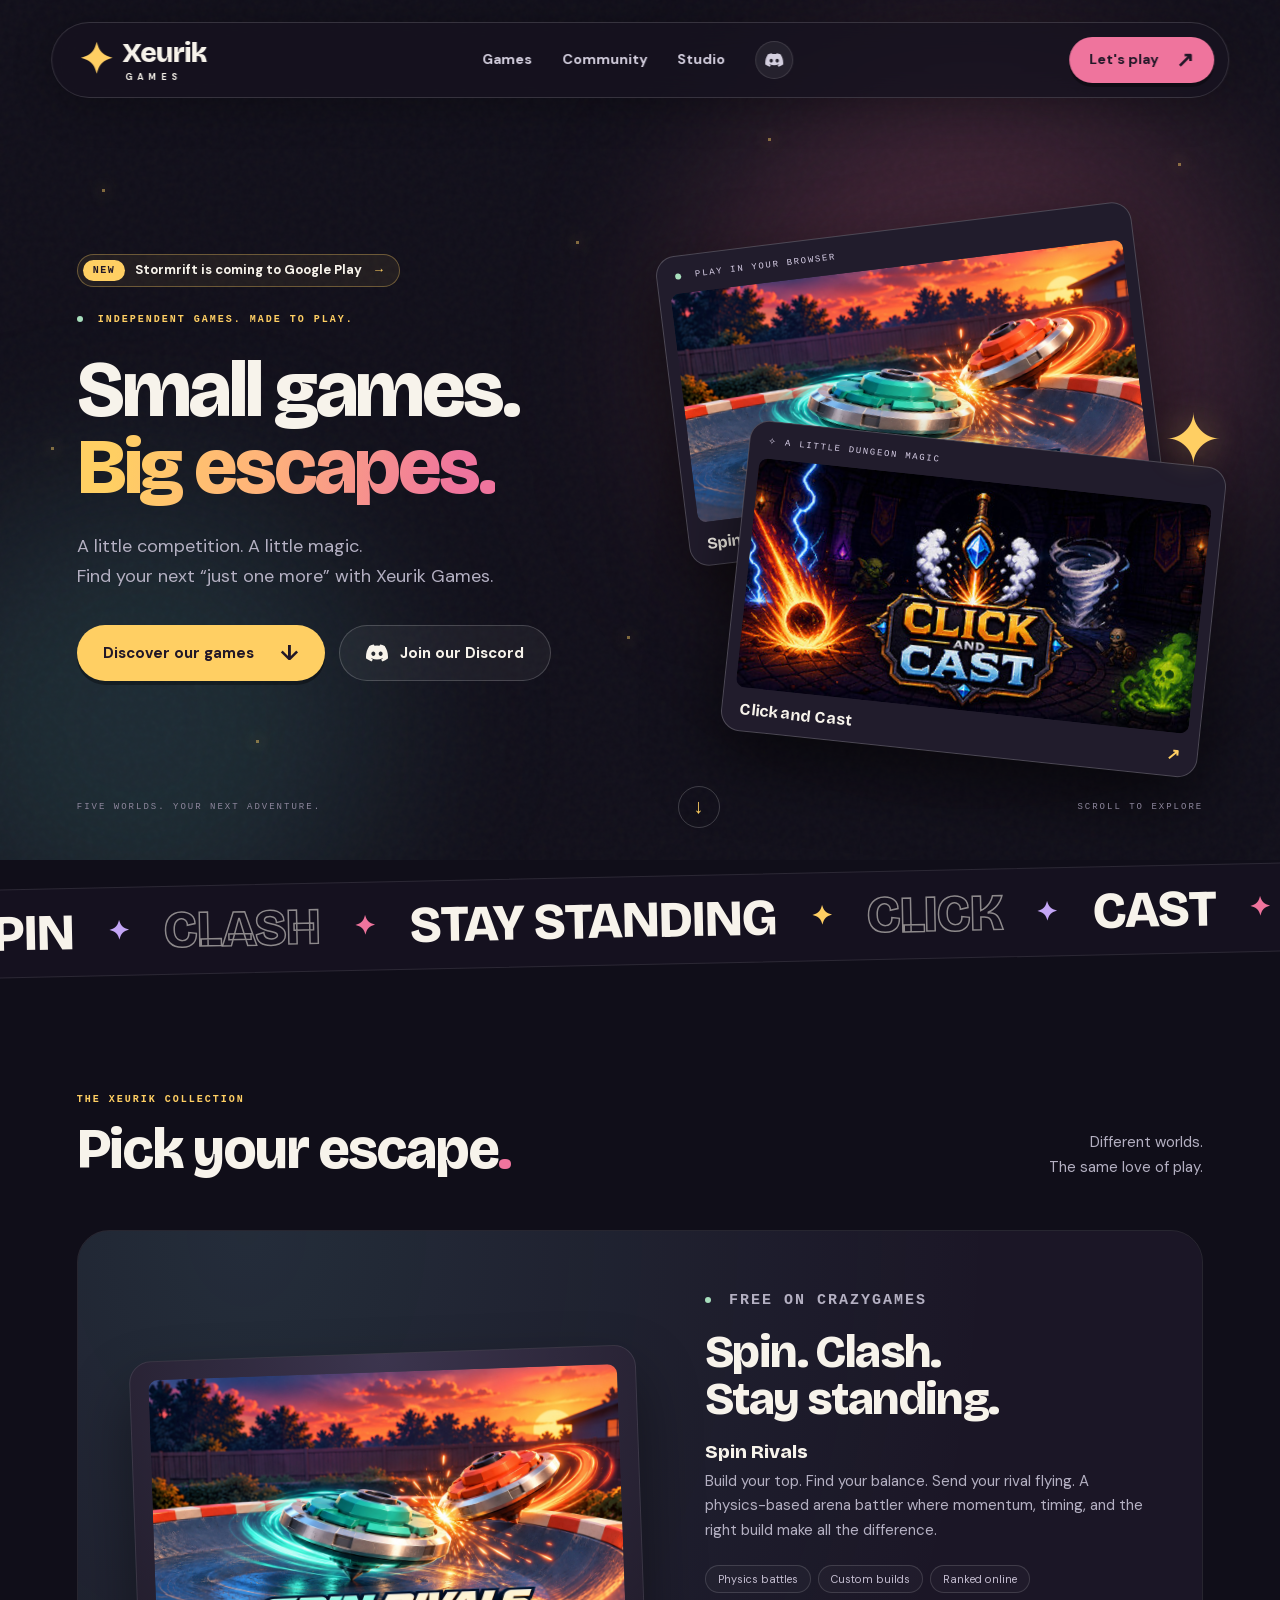
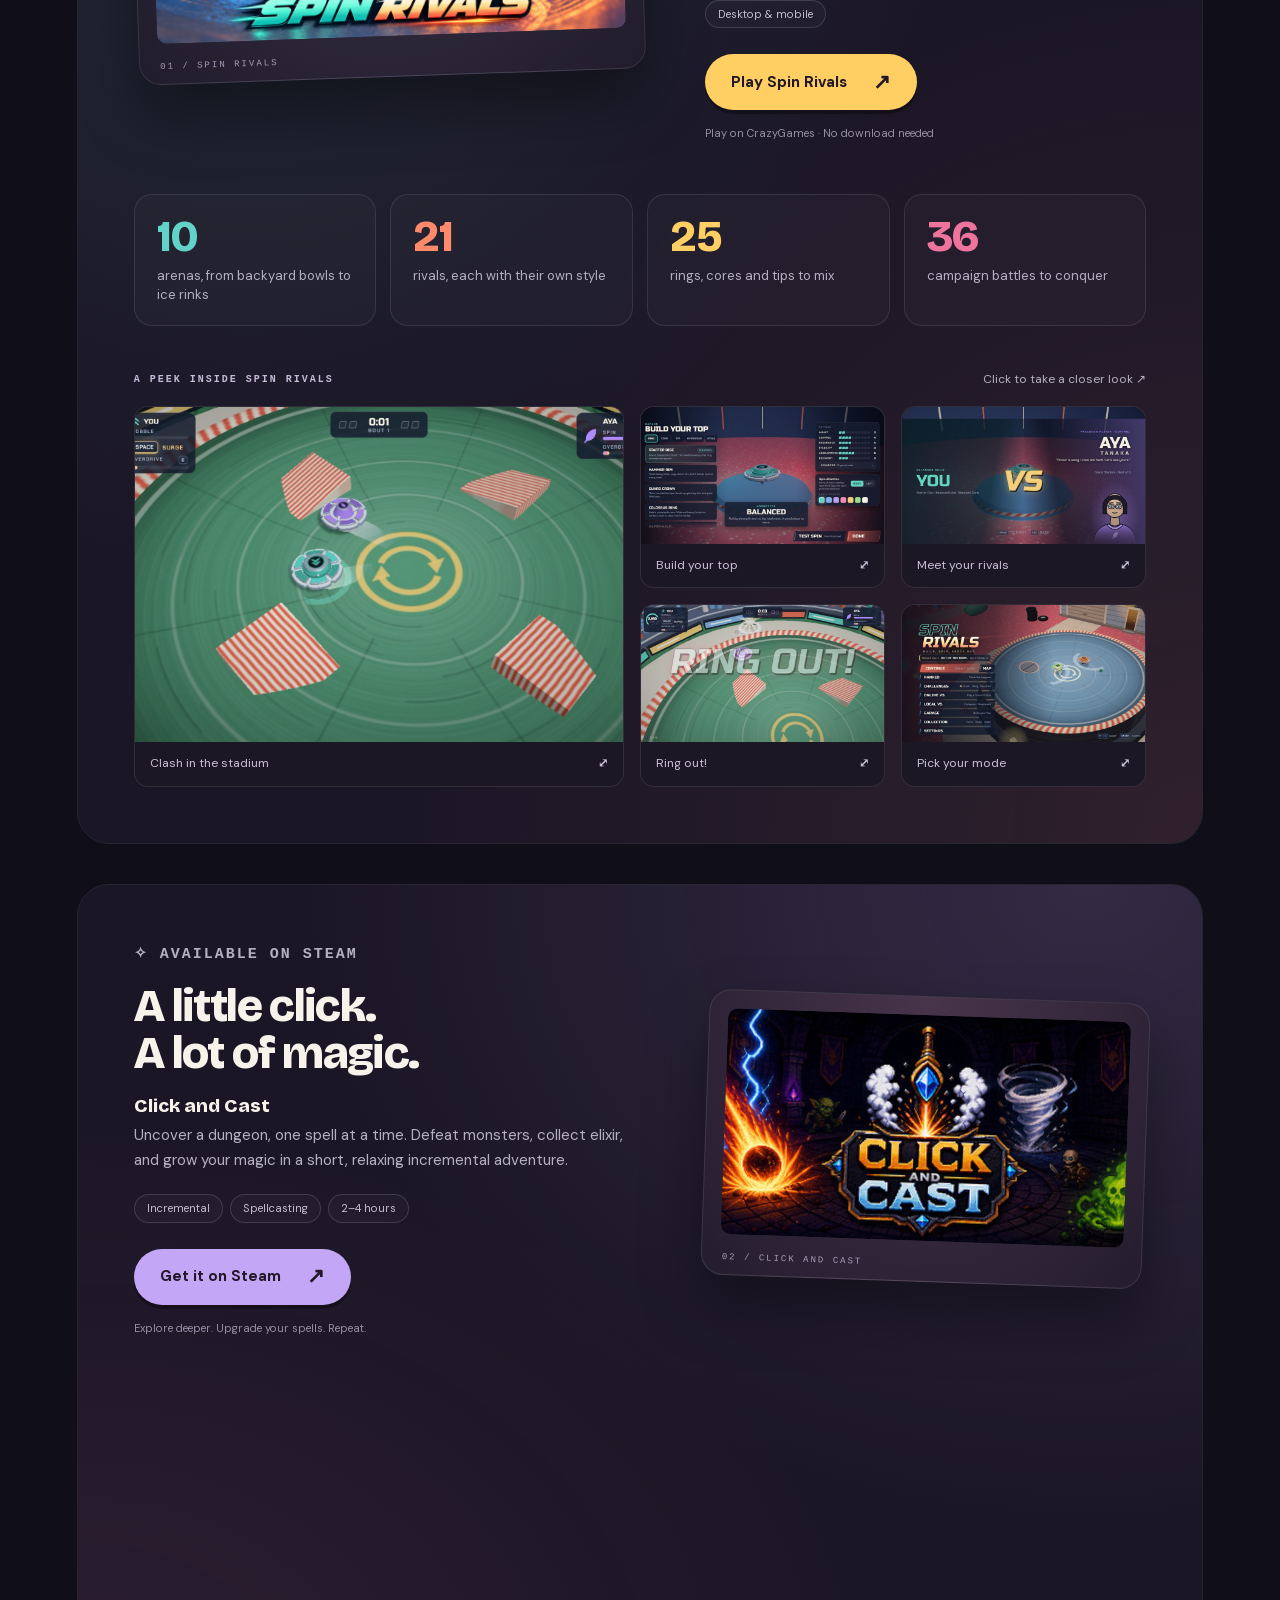
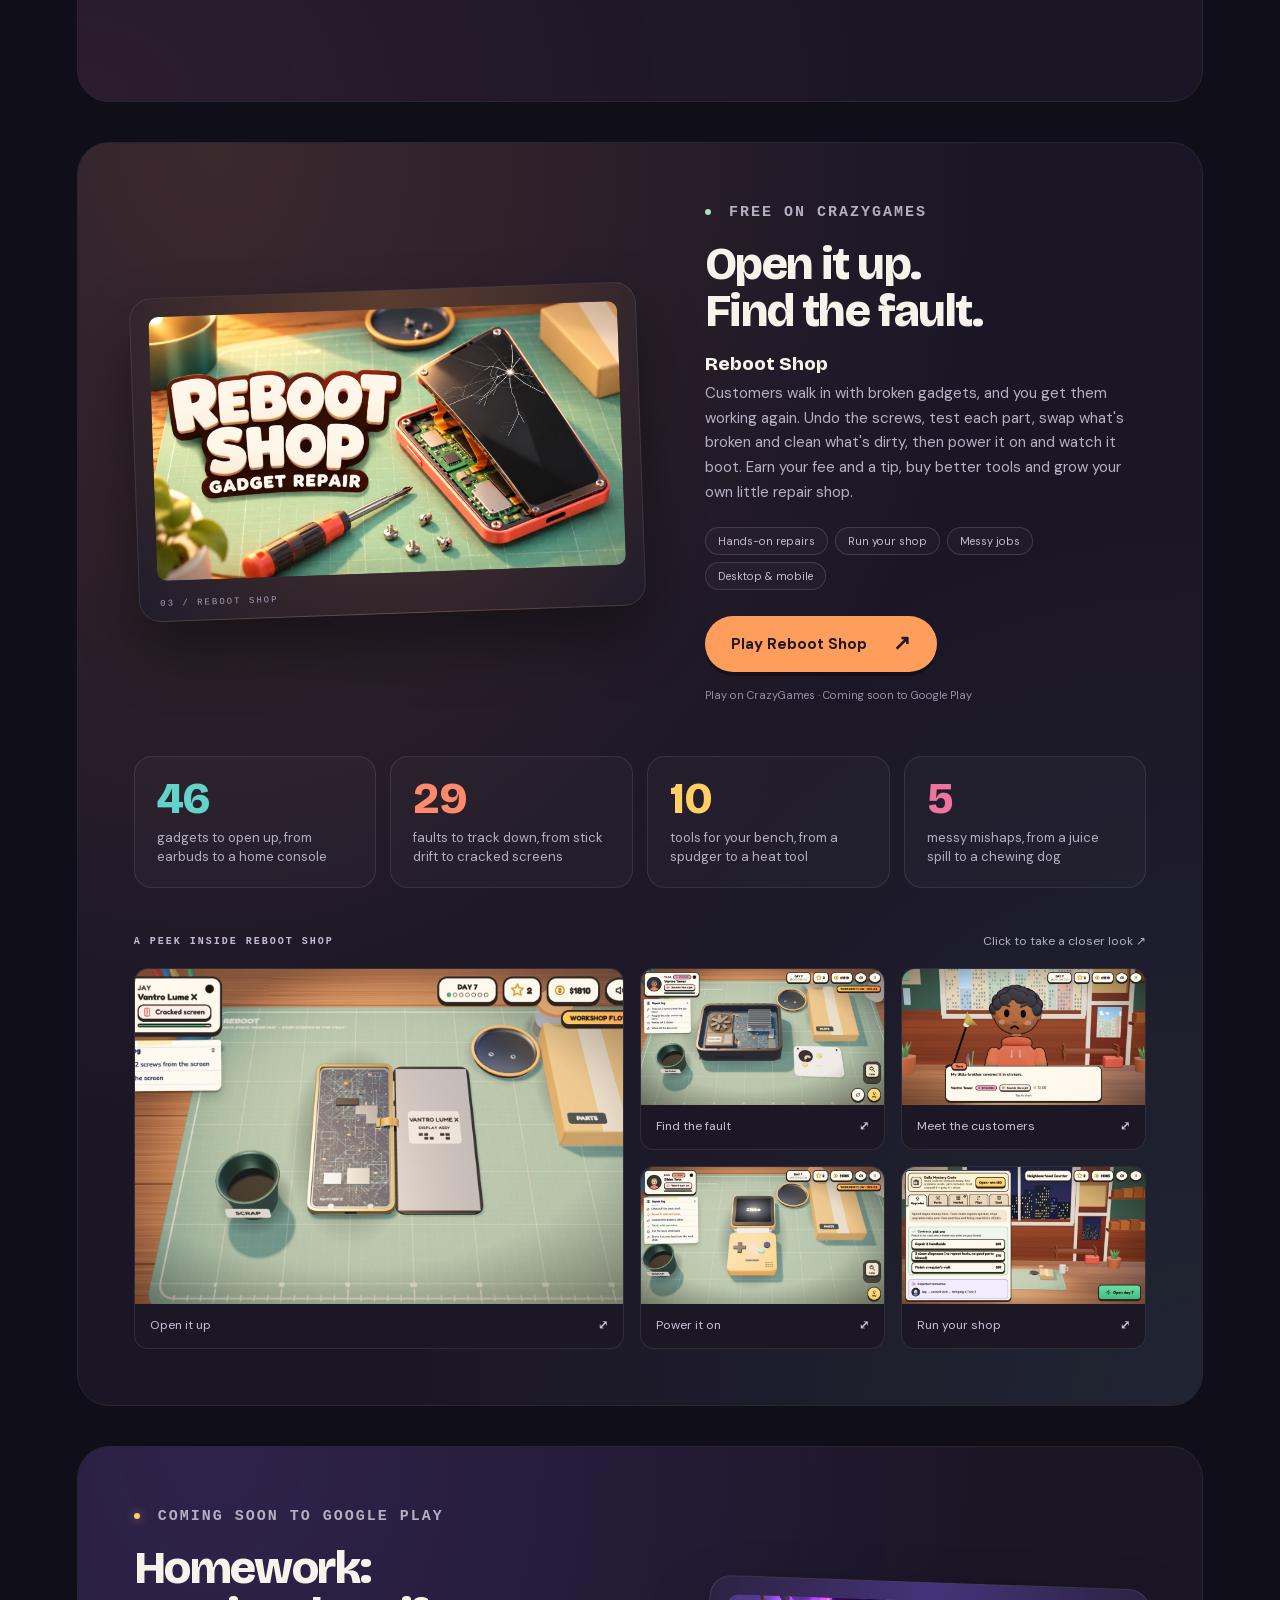
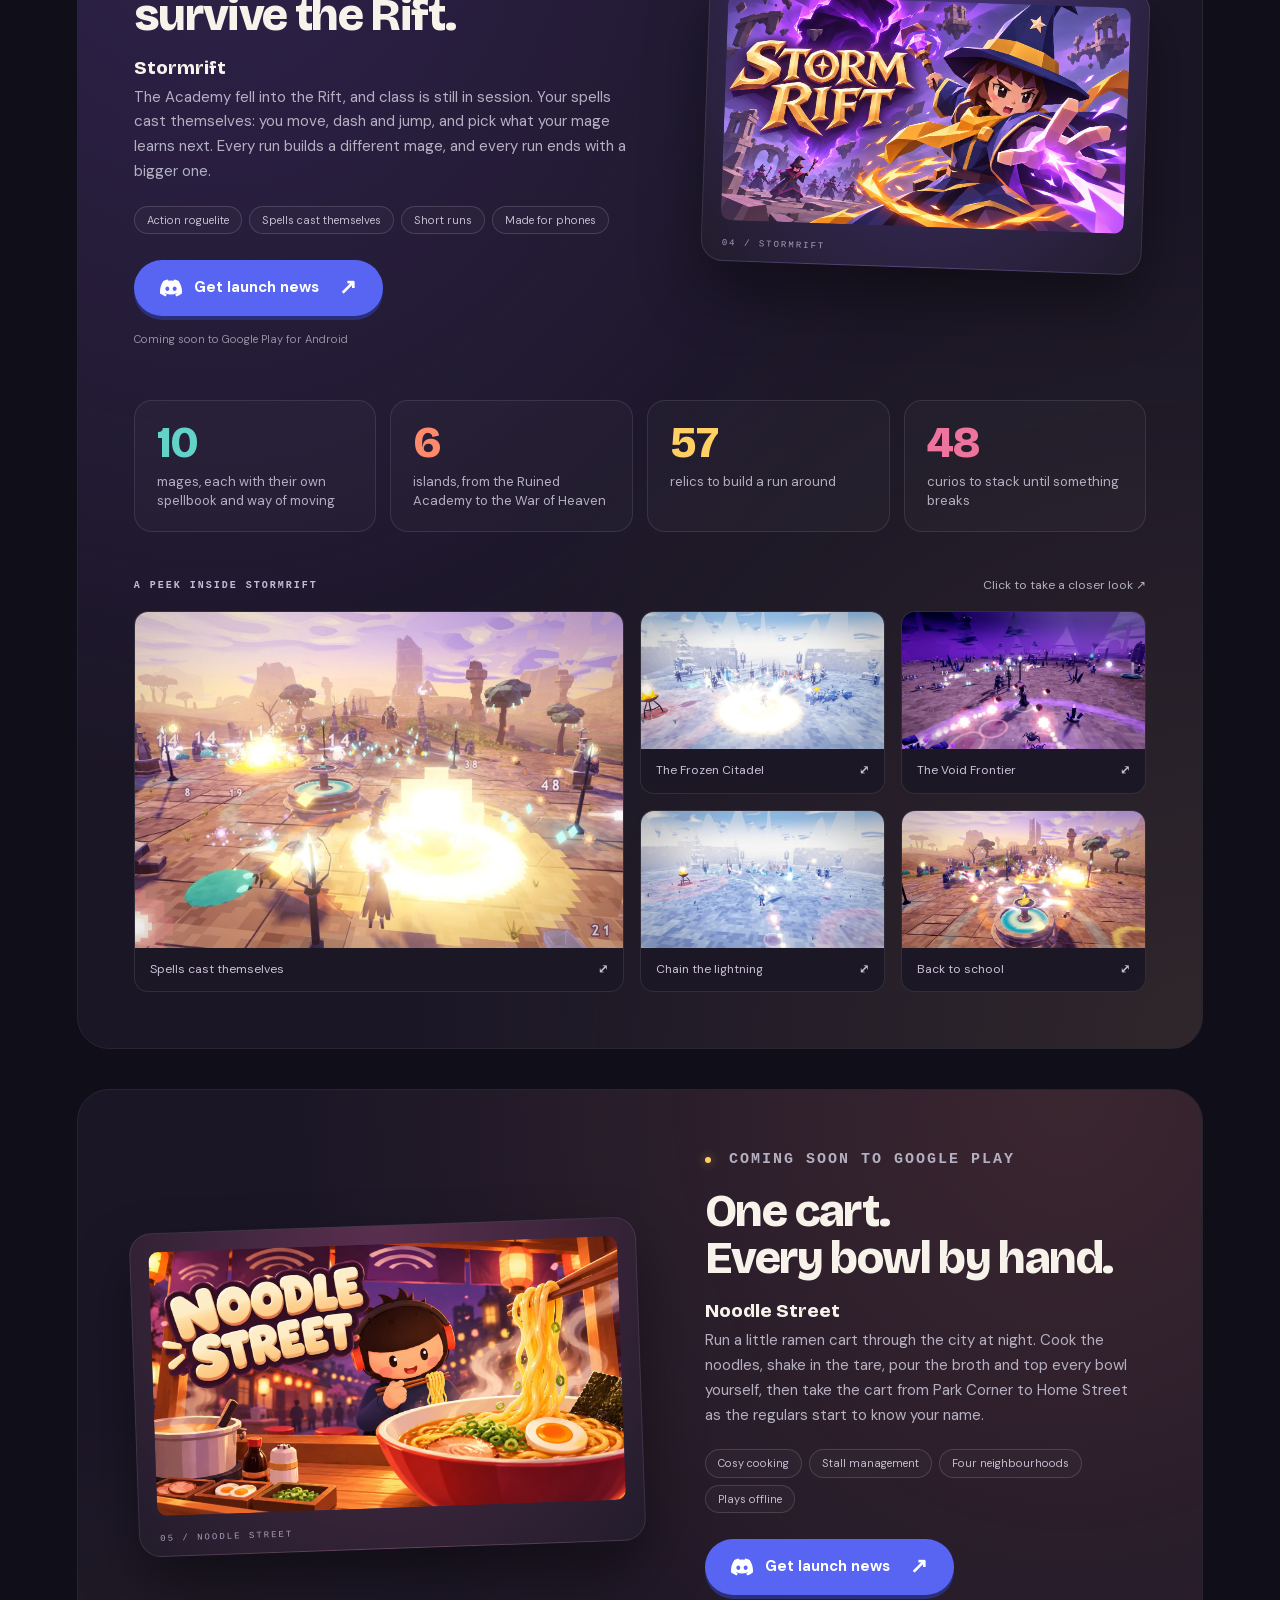
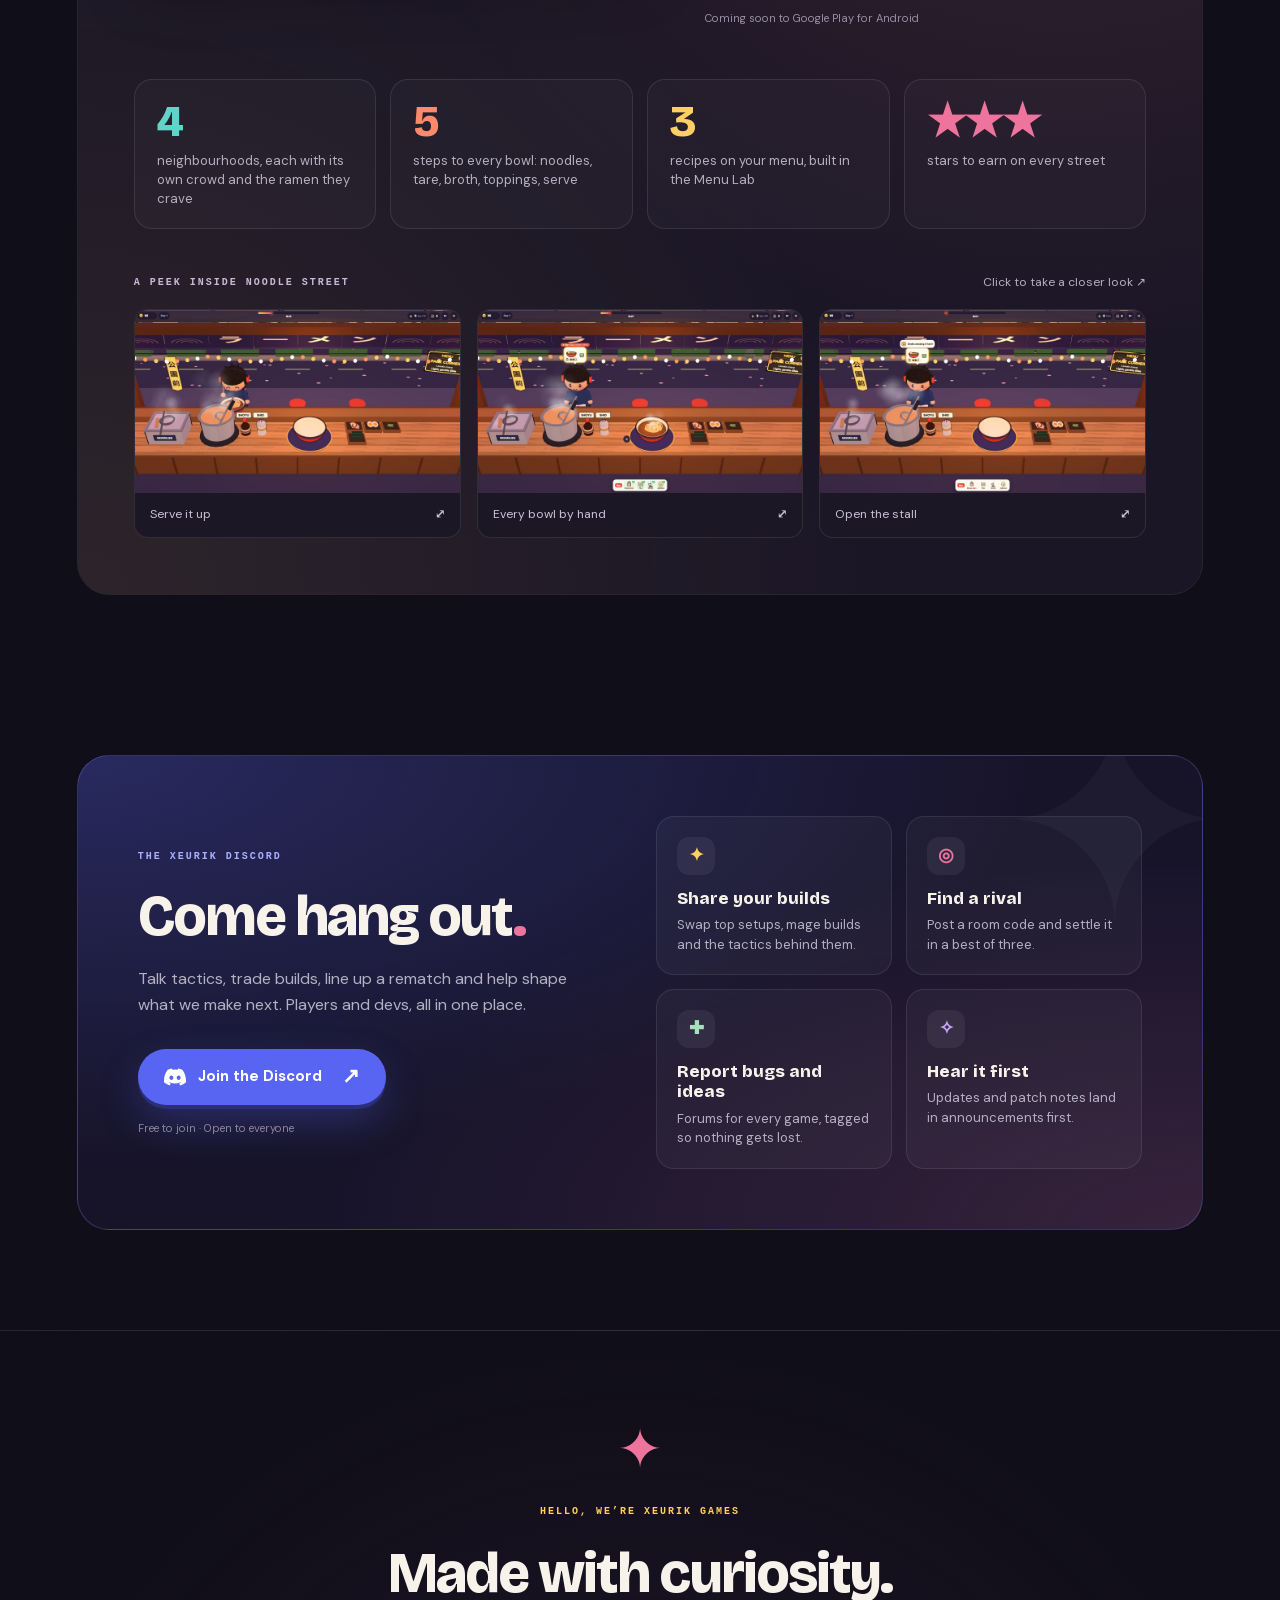
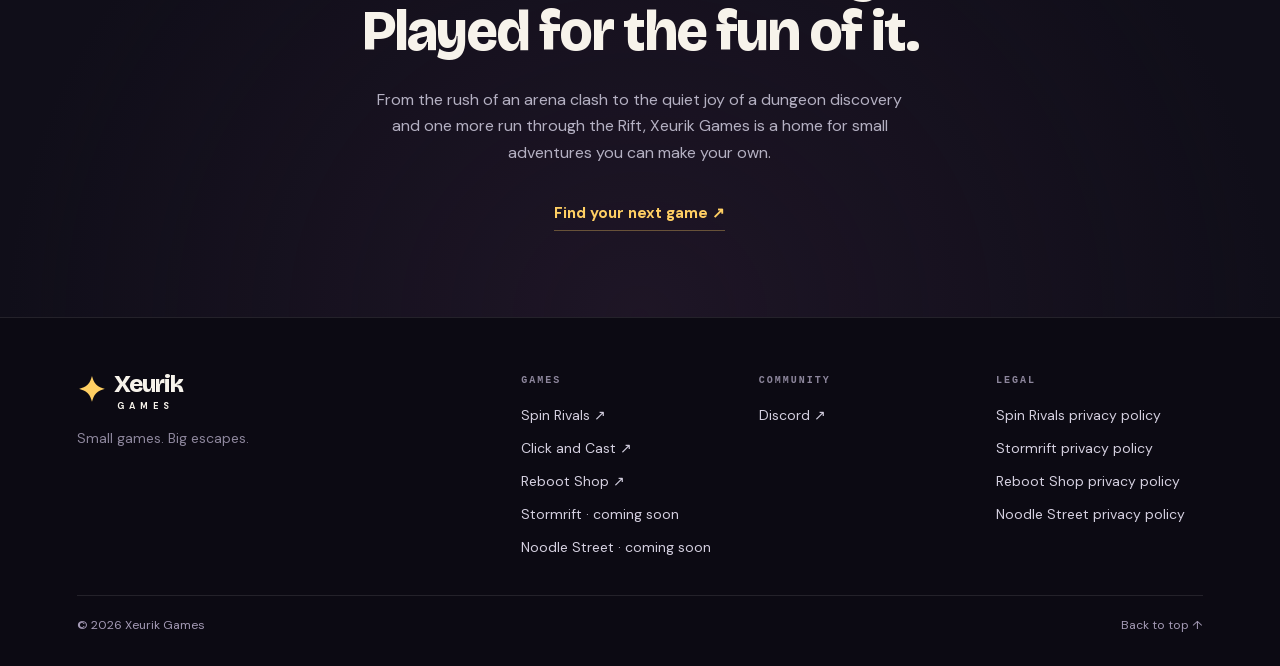
==== commit 64e74d30: "Add Reboot Shop: homepage section and footer link Reboot Shop goes in as 03, after Click and Cast, s" ====
--- a/index.html
+++ b/index.html
@@ -4,10 +4,10 @@
   <meta charset="utf-8">
   <meta name="viewport" content="width=device-width, initial-scale=1">
   <title>Xeurik Games — Small games. Big escapes.</title>
-  <meta name="description" content="Discover Xeurik Games. Battle spinning tops in Spin Rivals, explore magical dungeons in Click and Cast, and survive the Rift in Stormrift.">
+  <meta name="description" content="Discover Xeurik Games. Battle spinning tops in Spin Rivals, explore magical dungeons in Click and Cast, fix broken gadgets in Reboot Shop, and survive the Rift in Stormrift.">
   <meta name="theme-color" content="#100e19">
   <meta property="og:title" content="Xeurik Games — Small games. Big escapes.">
-  <meta property="og:description" content="A little competition. A little magic. Discover Spin Rivals, Click and Cast and Stormrift.">
+  <meta property="og:description" content="A little competition. A little magic. Discover Spin Rivals, Click and Cast, Reboot Shop and Stormrift.">
   <meta property="og:type" content="website">
   <meta property="og:url" content="https://xeurik-games.github.io/">
   <meta property="og:image" content="https://xeurik-games.github.io/assets/spin-rivals.png">
@@ -15,7 +15,7 @@
   <link rel="icon" href="assets/favicon.svg" type="image/svg+xml">
   <link rel="preload" href="assets/fonts/bricolage-grotesque.woff2" as="font" type="font/woff2" crossorigin>
   <link rel="preload" href="assets/fonts/dm-sans.woff2" as="font" type="font/woff2" crossorigin>
-  <link rel="stylesheet" href="styles.css?v=5">
+  <link rel="stylesheet" href="styles.css?v=6">
   <script>document.documentElement.classList.add('js')</script>
   <script src="script.js?v=4" defer></script>
 </head>
@@ -54,13 +54,13 @@
       <a class="art-card cast-card" href="#click-and-cast"><span class="card-label">✧ A LITTLE DUNGEON MAGIC</span><img src="assets/click-and-cast.jpg" width="460" height="215" alt="Click and Cast game artwork" fetchpriority="high"><span class="art-caption">Click and Cast <span aria-hidden="true">↗</span></span></a>
       <span class="orbit-star" aria-hidden="true">✦</span>
     </div>
-    <div class="hero-bottom"><span>THREE WORLDS. YOUR NEXT ADVENTURE.</span><a href="#games" aria-label="Scroll to our games">↓</a><span>SCROLL TO EXPLORE</span></div>
+    <div class="hero-bottom"><span>FIVE WORLDS. YOUR NEXT ADVENTURE.</span><a href="#games" aria-label="Scroll to our games">↓</a><span>SCROLL TO EXPLORE</span></div>
   </section>
 
   <div class="ticker-wrap" aria-hidden="true"><div class="ticker">
     <div class="ticker-track">
-      <span>Spin</span><b>✦</b><span class="outline">Clash</span><b>✦</b><span>Stay standing</span><b>✦</b><span class="outline">Click</span><b>✦</b><span>Cast</span><b>✦</b><span class="outline">Explore</span><b>✦</b><span>Survive</span><b>✦</b><span class="outline">The Rift</span><b>✦</b>
-      <span>Spin</span><b>✦</b><span class="outline">Clash</span><b>✦</b><span>Stay standing</span><b>✦</b><span class="outline">Click</span><b>✦</b><span>Cast</span><b>✦</b><span class="outline">Explore</span><b>✦</b><span>Survive</span><b>✦</b><span class="outline">The Rift</span><b>✦</b>
+      <span>Spin</span><b>✦</b><span class="outline">Clash</span><b>✦</b><span>Stay standing</span><b>✦</b><span class="outline">Click</span><b>✦</b><span>Cast</span><b>✦</b><span class="outline">Explore</span><b>✦</b><span>Repair</span><b>✦</b><span class="outline">Reboot</span><b>✦</b><span>Survive</span><b>✦</b><span class="outline">The Rift</span><b>✦</b>
+      <span>Spin</span><b>✦</b><span class="outline">Clash</span><b>✦</b><span>Stay standing</span><b>✦</b><span class="outline">Click</span><b>✦</b><span>Cast</span><b>✦</b><span class="outline">Explore</span><b>✦</b><span>Repair</span><b>✦</b><span class="outline">Reboot</span><b>✦</b><span>Survive</span><b>✦</b><span class="outline">The Rift</span><b>✦</b>
     </div>
   </div></div>
 
@@ -117,9 +117,38 @@
       </div>
     </article>
 
+    <article class="game-panel reboot-panel" id="reboot-shop" aria-labelledby="reboot-title">
+      <div class="game" data-reveal>
+        <div class="game-art reboot-art"><img src="assets/reboot-shop.jpg" width="1600" height="900" alt="Reboot Shop artwork: a phone with a cracked screen lies open on a repair mat beside a screwdriver" loading="lazy"><span class="image-note">03 / REBOOT SHOP</span></div>
+        <div class="game-copy">
+          <p class="eyebrow mint"><span class="live-dot"></span> Free on CrazyGames</p>
+          <h3 id="reboot-title">Open it up.<br>Find the fault.</h3>
+          <p class="game-title">Reboot Shop</p>
+          <p>Customers walk in with broken gadgets, and you get them working again. Undo the screws, test each part, swap what's broken and clean what's dirty, then power it on and watch it boot. Earn your fee and a tip, buy better tools and grow your own little repair shop.</p>
+          <ul class="tags" aria-label="Game features"><li>Hands-on repairs</li><li>Run your shop</li><li>Messy jobs</li><li>Desktop &amp; mobile</li></ul>
+          <a class="button orange" href="https://www.crazygames.com/game/reboot-shop" target="_blank" rel="noopener noreferrer">Play Reboot Shop <span aria-hidden="true">↗</span></a>
+          <p class="fine">Play on CrazyGames · Coming soon to Google Play</p>
+        </div>
+      </div>
+      <ul class="facts" aria-label="Reboot Shop in numbers" data-reveal>
+        <li><b>46</b><span>gadgets to open up, from earbuds to a home console</span></li>
+        <li><b>29</b><span>faults to track down, from stick drift to cracked screens</span></li>
+        <li><b>10</b><span>tools for your bench, from a spudger to a heat tool</span></li>
+        <li><b>5</b><span>messy mishaps, from a juice spill to a chewing dog</span></li>
+      </ul>
+      <div class="gallery-heading" data-reveal><p class="eyebrow">A peek inside Reboot Shop</p><span>Click to take a closer look ↗</span></div>
+      <div class="gallery bento" data-reveal>
+        <a href="assets/reboot-shop-1.jpg" data-lightbox><img src="assets/reboot-shop-1.jpg" width="1600" height="900" alt="A phone opened up on the repair mat, its cracked display folded back" loading="lazy"><span>Open it up <b aria-hidden="true">⤢</b></span></a>
+        <a href="assets/reboot-shop-2.jpg" data-lightbox><img src="assets/reboot-shop-2.jpg" width="1600" height="900" alt="A home console opened up, its dusty fan showing" loading="lazy"><span>Find the fault <b aria-hidden="true">⤢</b></span></a>
+        <a href="assets/reboot-shop-3.jpg" data-lightbox><img src="assets/reboot-shop-3.jpg" width="1600" height="900" alt="A customer at the counter with a sticker-covered console" loading="lazy"><span>Meet the customers <b aria-hidden="true">⤢</b></span></a>
+        <a href="assets/reboot-shop-4.jpg" data-lightbox><img src="assets/reboot-shop-4.jpg" width="1600" height="900" alt="The power test: a repaired gadget boots up" loading="lazy"><span>Power it on <b aria-hidden="true">⤢</b></span></a>
+        <a href="assets/reboot-shop-5.jpg" data-lightbox><img src="assets/reboot-shop-5.jpg" width="1600" height="900" alt="The shop between days, with the daily crate, contracts and tomorrow's customer" loading="lazy"><span>Run your shop <b aria-hidden="true">⤢</b></span></a>
+      </div>
+    </article>
+
     <article class="game-panel storm-panel" id="stormrift" aria-labelledby="storm-title">
-      <div class="game" data-reveal>
-        <div class="game-art storm-art"><img src="assets/stormrift.jpg" width="1600" height="900" alt="Stormrift artwork: Ari, an apprentice mage, casts a spell in front of the storming Rift" loading="lazy"><span class="image-note">03 / STORMRIFT</span></div>
+      <div class="game reverse" data-reveal>
+        <div class="game-art storm-art"><img src="assets/stormrift.jpg" width="1600" height="900" alt="Stormrift artwork: Ari, an apprentice mage, casts a spell in front of the storming Rift" loading="lazy"><span class="image-note">04 / STORMRIFT</span></div>
         <div class="game-copy">
           <p class="eyebrow"><span class="live-dot soon"></span> Coming soon to Google Play</p>
           <h3 id="storm-title">Homework:<br>survive the Rift.</h3>
@@ -146,8 +175,8 @@
       </div>
     </article>
     <article class="game-panel noodle-panel" id="noodle-street" aria-labelledby="noodle-title">
-      <div class="game reverse" data-reveal>
-        <div class="game-art noodle-art"><img src="assets/noodle-street.jpg" width="1600" height="900" alt="Noodle Street artwork: a smiling customer eats ramen at a cosy night-time noodle stall" loading="lazy"><span class="image-note">04 / NOODLE STREET</span></div>
+      <div class="game" data-reveal>
+        <div class="game-art noodle-art"><img src="assets/noodle-street.jpg" width="1600" height="900" alt="Noodle Street artwork: a smiling customer eats ramen at a cosy night-time noodle stall" loading="lazy"><span class="image-note">05 / NOODLE STREET</span></div>
         <div class="game-copy">
           <p class="eyebrow"><span class="live-dot soon"></span> Coming soon to Google Play</p>
           <h3 id="noodle-title">One cart.<br>Every bowl by hand.</h3>
@@ -212,6 +241,7 @@
       <p class="eyebrow">Games</p>
       <a href="https://www.crazygames.com/game/spin-rivals-nrp" target="_blank" rel="noopener noreferrer">Spin Rivals ↗</a>
       <a href="https://store.steampowered.com/app/4827230/Click_and_Cast/" target="_blank" rel="noopener noreferrer">Click and Cast ↗</a>
+      <a href="https://www.crazygames.com/game/reboot-shop" target="_blank" rel="noopener noreferrer">Reboot Shop ↗</a>
       <a href="#stormrift">Stormrift · coming soon</a>
       <a href="#noodle-street">Noodle Street · coming soon</a>
     </nav>
--- a/styles.css
+++ b/styles.css
@@ -77,6 +77,7 @@
 .yellow { background: var(--yellow); }
 .pink { background: var(--pink); }
 .lilac { background: var(--lilac); }
+.orange { background: #ff9d5c; }
 .button.ghost { gap: 12px; color: var(--text); background: #ffffff0d; border: 1px solid #ffffff2e; box-shadow: none; }
 .button.ghost:hover { background: #5865f2; border-color: #5865f2; filter: none; }
 .button.discord { gap: 12px; color: #fff; background: #5865f2; box-shadow: 0 4px 0 #2b2f7a, 0 18px 40px #5865f244; }
@@ -186,6 +187,7 @@
 .spin-panel::before { background: radial-gradient(ellipse at 15% 0%, #63d2c81f, transparent 55%), radial-gradient(ellipse at 100% 100%, #ff8a6b17, transparent 50%), var(--panel); }
 .cast-panel::before { background: radial-gradient(ellipse at 90% 0%, #c4a6f624, transparent 55%), radial-gradient(ellipse at 0% 100%, #ef749d14, transparent 50%), var(--panel); }
 .noodle-panel::before { background: radial-gradient(ellipse at 88% 0%, #ff8a6b24, transparent 55%), radial-gradient(ellipse at 0% 100%, #ffcf6314, transparent 50%), var(--panel); }
+.reboot-panel::before { background: radial-gradient(ellipse at 12% 0%, #ff9d5c24, transparent 55%), radial-gradient(ellipse at 100% 100%, #63d2c814, transparent 50%), var(--panel); }
 .storm-panel::before { background: radial-gradient(ellipse at 12% 0%, #8b5cf62e, transparent 55%), radial-gradient(ellipse at 100% 100%, #ffcf6317, transparent 50%), var(--panel); }
 .game { display: grid; grid-template-columns: 1.15fr 1fr; gap: 64px; align-items: center; }
 .game-art {
@@ -211,6 +213,7 @@
 .reverse .game-copy { grid-column: 1; grid-row: 1; }
 .cast-art { background: radial-gradient(ellipse at top, #48344b, #241d2e); }
 .noodle-art { background: radial-gradient(ellipse at top, #5a2f4f, #211c2b); }
+.reboot-art { background: radial-gradient(ellipse at top, #5c3d2e, #211c2b); }
 .storm-art { background: radial-gradient(ellipse at top, #46337a, #211c2b); }
 .game-copy .button.discord { box-shadow: 0 4px 0 #2b2f7a; }
 
